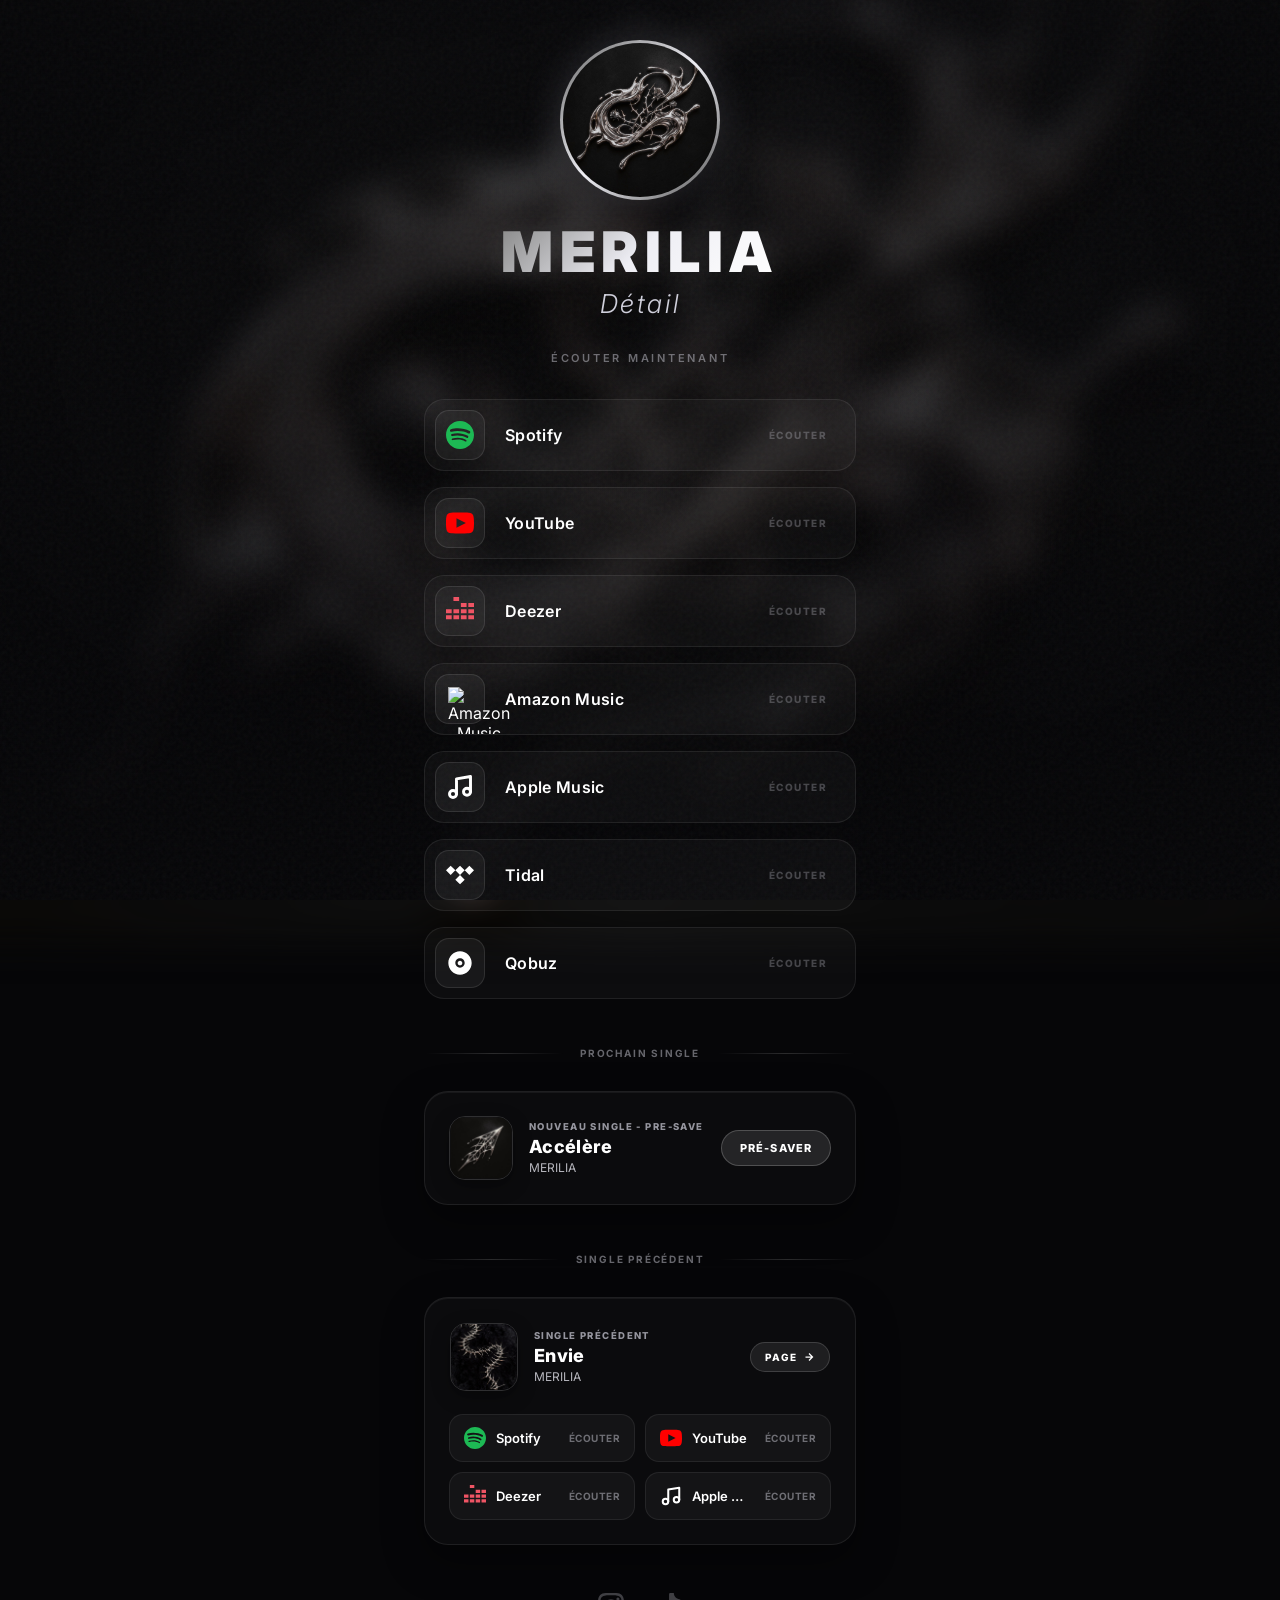
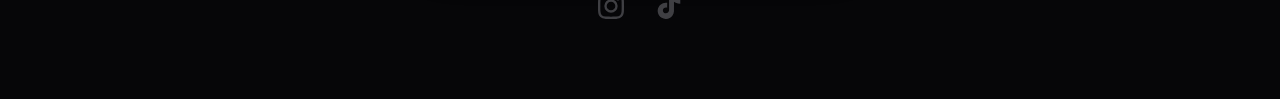
==== accelere.html @ 6168bd2c "accelere v1" ====
<!DOCTYPE html>
<html lang="fr">

<head>
  <meta charset="UTF-8">
  <meta name="viewport" content="width=device-width, initial-scale=1.0, maximum-scale=1.0, user-scalable=no">
  <meta name="description"
    content="MERILIA — Détail. Nouveau single à venir. Pré-sauvegarde dès maintenant et reçois le rappel en avant-première.">
  <meta name="theme-color" content="#060608">
  <meta name="apple-mobile-web-app-status-bar-style" content="black-translucent">
  <title>MERILIA - Accélère | Pre-Save Single</title>

  <!-- Open Graph / Social Media Preview (Facebook, WhatsApp, Discord, iMessage) -->
  <meta property="og:type" content="music.song">
  <meta property="og:site_name" content="MERILIA">
  <meta property="og:title" content="MERILIA — Accélère (Pre-Save)">
  <meta property="og:description" content="Nouveau single à venir. Pré-sauvegarde dès maintenant et reçois le rappel en avant-première.">
  <meta property="og:image" content="cover_accelere.jpg">
  <meta property="og:image:type" content="image/jpeg">
  <meta property="og:image:alt" content="MERILIA — Accélère Cover HD">

  <!-- Twitter / X Cards -->
  <meta name="twitter:card" content="summary_large_image">
  <meta name="twitter:title" content="MERILIA — Accélère (Pre-Save)">
  <meta name="twitter:description" content="Nouveau single à venir. Pré-sauvegarde dès maintenant et reçois le rappel en avant-première.">
  <meta name="twitter:image" content="cover_accelere.jpg">
  <meta name="twitter:image:alt" content="MERILIA — Accélère Cover HD">
  <link rel="preconnect" href="https://fonts.googleapis.com">
  <link rel="preconnect" href="https://fonts.gstatic.com" crossorigin>
  <link href="https://fonts.googleapis.com/css2?family=Inter:wght@300;400;500;600;700;800;900&display=swap" rel="stylesheet">
  <link rel="stylesheet" href="transitions.css">
  <link rel="preload" as="image" href="cover_accelere.jpg">
  <link rel="preload" as="image" href="cover_detail.jpg">
  <link rel="preload" as="image" href="cover_envie.jpg">
  <link rel="prefetch" href="detail.html">
  <link rel="prefetch" href="envie.html">
  <style>
    /* ============================================
       🎨 DESIGN TOKENS — Silver / Chrome Liquid Palette
       ============================================ */
    :root {
      --bg: #060608;
      --bg2: #0e0e12;
      --card-border: rgba(255, 255, 255, 0.08);

      /* Silver text hierarchy */
      --t1: #ffffff;
      --t2: rgba(240, 240, 248, 0.75);
      --t3: rgba(220, 220, 230, 0.45);

      /* Chrome / Silver accent */
      --silver: #d0d0dc;
      --silver-light: #e2e2ee;
      --silver-bright: #eeeef4;
      --silver-dim: rgba(192, 192, 204, 0.1);
      --silver-glow: rgba(192, 192, 204, 0.25);

      --font: 'Inter', -apple-system, BlinkMacSystemFont, sans-serif;
      --ease: cubic-bezier(0.16, 1, 0.3, 1);
      --spring: cubic-bezier(0.34, 1.56, 0.64, 1);
    }

    /* ============================================
       RESET & BASE STYLES
       ============================================ */
    *,
    *::before,
    *::after {
      margin: 0;
      padding: 0;
      box-sizing: border-box
    }

    html,
    body {
      min-height: 100%;
      overflow-x: hidden;
      overflow-y: auto;
      background: var(--bg);
    }

    body {
      font-family: var(--font);
      color: var(--t1);
      display: flex;
      flex-direction: column;
      align-items: center;
      justify-content: flex-start;
      -webkit-font-smoothing: antialiased;
      -webkit-tap-highlight-color: transparent;
      padding-bottom: 40px;
    }

    /* ============================================
       BACKGROUND ATMOSPHERE
       ============================================ */
    .bg-cover {
      position: fixed;
      inset: 0;
      z-index: 0;
      background: url('cover_accelere.jpg') center center / cover no-repeat;
      filter: blur(14px) saturate(1.1) brightness(0.8);
      transform: scale(1.08) translateZ(0);
      opacity: 0.9;
      pointer-events: none;
      will-change: transform;
    }

    .bg-vignette {
      position: fixed;
      inset: 0;
      z-index: 1;
      pointer-events: none;
      background:
        radial-gradient(ellipse at center, rgba(6, 6, 8, 0.3) 0%, rgba(6, 6, 8, 0.85) 75%),
        linear-gradient(180deg, rgba(6, 6, 8, 0.3) 0%, rgba(6, 6, 8, 0.9) 100%);
    }

    .bg-noise {
      position: fixed;
      inset: 0;
      z-index: 2;
      opacity: 0.04;
      pointer-events: none;
      background-image: url("data:image/svg+xml,%3Csvg viewBox='0 0 256 256' xmlns='http://www.w3.org/2000/svg'%3E%3Cfilter id='n'%3E%3CfeTurbulence type='fractalNoise' baseFrequency='.9' numOctaves='4' stitchTiles='stitch'/%3E%3C/filter%3E%3Crect width='100%25' height='100%25' filter='url(%23n)'/%3E%3C/svg%3E");
      background-size: 256px;
    }

    /* ============================================
       LAYOUT CONTAINER
       ============================================ */
    .container {
      position: relative;
      z-index: 3;
      display: flex;
      flex-direction: column;
      align-items: center;
      text-align: center;
      padding: 32px 20px;
      width: 100%;
      max-width: 460px;
      animation: fadeUp .9s var(--ease) both;
    }

    @keyframes fadeUp {
      from {
        opacity: 0;
        transform: translateY(24px)
      }

      to {
        opacity: 1;
        transform: translateY(0)
      }
    }

    @keyframes fadeIn {
      from {
        opacity: 0;
        transform: translateY(10px)
      }

      to {
        opacity: 1;
        transform: translateY(0)
      }
    }

    /* ============================================
       HERO — MAIN TRACK (DÉTAIL)
       ============================================ */
    .release-badge {
      display: inline-flex;
      align-items: center;
      gap: 6px;
      padding: 6px 16px;
      border-radius: 30px;
      background: rgba(255, 255, 255, 0.06);
      border: 1px solid rgba(255, 255, 255, 0.12);
      backdrop-filter: blur(10px);
      font-size: 10px;
      font-weight: 700;
      letter-spacing: 0.18em;
      text-transform: uppercase;
      color: var(--silver-bright);
      margin-bottom: 24px;
      box-shadow: 0 4px 15px rgba(0, 0, 0, 0.3);
      animation: fadeIn .8s .1s both;
    }

    .release-badge::before {
      content: '';
      width: 6px;
      height: 6px;
      border-radius: 50%;
      background: #fff;
      box-shadow: 0 0 8px #fff;
      animation: pulseDot 2s infinite;
    }

    @keyframes pulseDot {
      0%, 100% { opacity: 1; transform: scale(1); }
      50% { opacity: 0.4; transform: scale(0.8); }
    }

    .cover-circle {
      width: clamp(140px, 36vw, 170px);
      height: clamp(140px, 36vw, 170px);
      border-radius: 50%;
      padding: 3px;
      background: linear-gradient(135deg, #666, var(--silver-bright), #444, var(--silver-bright), #777);
      background-size: 200% 200%;
      animation: fadeIn .8s .15s both, chromeShift 6s ease-in-out infinite;
      margin-bottom: 24px;
      box-shadow:
        0 0 35px rgba(200, 200, 220, 0.18),
        0 12px 35px rgba(0, 0, 0, 0.6);
      position: relative;
    }

    .cover-circle img {
      width: 100%;
      height: 100%;
      border-radius: 50%;
      object-fit: cover;
      display: block;
    }

    .artist-name {
      font-size: clamp(38px, 11vw, 56px);
      font-weight: 900;
      letter-spacing: 0.12em;
      text-transform: uppercase;
      line-height: 1;
      background: linear-gradient(135deg,
          #888 0%,
          var(--silver-bright) 25%,
          #fff 50%,
          var(--silver-bright) 75%,
          #888 100%);
      background-size: 200% 200%;
      -webkit-background-clip: text;
      -webkit-text-fill-color: transparent;
      background-clip: text;
      animation: fadeIn .8s .2s both, chromeShift 8s ease-in-out infinite;
      margin-bottom: 4px;
      filter: drop-shadow(0 0 20px rgba(255, 255, 255, 0.12));
    }

    @keyframes chromeShift {
      0%, 100% { background-position: 0% 50% }
      50% { background-position: 100% 50% }
    }

    .track-title {
      font-size: clamp(20px, 5.5vw, 26px);
      font-weight: 300;
      font-style: italic;
      letter-spacing: 0.1em;
      color: var(--silver-light);
      opacity: .85;
      margin-bottom: 28px;
      animation: fadeIn .8s .3s both;
    }

    /* ============================================
       COUNTDOWN SECTION
       ============================================ */
    .headline {
      font-size: 11px;
      font-weight: 600;
      letter-spacing: 0.22em;
      text-transform: uppercase;
      color: var(--t3);
      margin-bottom: 16px;
      animation: fadeIn .8s .4s both;
    }

    .countdown {
      display: flex;
      align-items: flex-start;
      justify-content: center;
      gap: 8px;
      margin-bottom: 32px;
      animation: fadeIn .8s .5s both;
    }

    .cd-unit {
      display: flex;
      flex-direction: column;
      align-items: center;
      gap: 6px;
    }

    .cd-box {
      position: relative;
      width: clamp(62px, 17vw, 76px);
      height: clamp(72px, 20vw, 86px);
      background: rgba(255, 255, 255, 0.03);
      border: 1px solid rgba(255, 255, 255, 0.08);
      border-radius: 16px;
      display: flex;
      align-items: center;
      justify-content: center;
      overflow: hidden;
      backdrop-filter: blur(10px);
      box-shadow: inset 0 1px 0 rgba(255, 255, 255, 0.1);
    }

    .cd-val {
      font-size: clamp(26px, 7.5vw, 36px);
      font-weight: 800;
      letter-spacing: -0.02em;
      font-variant-numeric: tabular-nums;
      color: var(--silver-bright);
    }

    .cd-val.tick {
      animation: digitTick .4s var(--spring);
    }

    @keyframes digitTick {
      0% { transform: scale(1.12); opacity: .5 }
      100% { transform: scale(1); opacity: 1 }
    }

    .cd-label {
      font-size: 10px;
      font-weight: 600;
      letter-spacing: 0.1em;
      text-transform: uppercase;
      color: var(--t3);
    }

    .cd-sep {
      font-size: clamp(22px, 6.5vw, 30px);
      font-weight: 300;
      color: var(--t3);
      padding-top: clamp(18px, 5vw, 22px);
      opacity: .35;
      animation: sepPulse 2s ease-in-out infinite;
    }

    @keyframes sepPulse {
      0%, 100% { opacity: .35 }
      50% { opacity: .15 }
    }

    /* ============================================
       CTA BUTTON — LIQUID CHROME PRE-SAVE
       ============================================ */
    .cta-wrap {
      animation: fadeIn .8s .6s both;
      width: 100%;
      display: flex;
      justify-content: center;
    }

    .cta-btn {
      position: relative;
      display: inline-flex;
      align-items: center;
      justify-content: center;
      gap: 10px;
      width: 100%;
      max-width: 340px;
      padding: 20px 28px;
      font-family: var(--font);
      font-size: 13.5px;
      font-weight: 800;
      letter-spacing: 0.12em;
      text-transform: uppercase;
      color: var(--bg);
      background: linear-gradient(135deg, #999, var(--silver-light), #fff, var(--silver-light), #999);
      background-size: 400% 400%;
      border: none;
      border-radius: 60px;
      cursor: pointer;
      outline: none;
      overflow: hidden;
      transition: all .35s var(--ease);
      user-select: none;
      touch-action: manipulation;
      box-shadow:
        0 8px 30px rgba(0, 0, 0, 0.6),
        inset 0 1px 0 rgba(255, 255, 255, 0.6);
      animation: chromeBtn 6s ease-in-out infinite;
    }

    @keyframes chromeBtn {
      0%, 100% { background-position: 0% 50%; }
      50% { background-position: 100% 50%; }
    }

    .cta-btn::before {
      content: '';
      position: absolute;
      top: 0;
      left: -100%;
      width: 50%;
      height: 100%;
      background: linear-gradient(90deg, transparent 0%, rgba(255, 255, 255, 0.5) 50%, transparent 100%);
      animation: shimmer 2.8s linear infinite;
    }

    @keyframes shimmer {
      0% { left: -120%; }
      100% { left: 150%; }
    }

    .cta-btn:hover {
      transform: translateY(-3px) scale(1.02);
      box-shadow:
        0 0 35px rgba(220, 220, 240, 0.35),
        0 12px 35px rgba(0, 0, 0, 0.6),
        inset 0 1px 0 rgba(255, 255, 255, 0.8);
    }

    .cta-btn:active {
      transform: translateY(1px) scale(.98);
    }

    /* Ripple */
    .ripple {
      position: absolute;
      border-radius: 50%;
      background: rgba(255, 255, 255, 0.5);
      transform: scale(0);
      animation: ripAnim .6s ease-out forwards;
      pointer-events: none;
    }

    @keyframes ripAnim {
      to { transform: scale(4); opacity: 0 }
    }

    /* ============================================
       DIVIDER — Metallic hairline
       ============================================ */
    .section-divider {
      width: 100%;
      display: flex;
      align-items: center;
      justify-content: center;
      gap: 16px;
      margin: 44px 0 32px 0;
      animation: fadeIn .8s .7s both;
    }

    .section-divider .line {
      flex: 1;
      height: 1px;
      background: linear-gradient(90deg, transparent, rgba(255, 255, 255, 0.15), transparent);
    }

    .section-divider .badge {
      font-size: 10px;
      font-weight: 700;
      letter-spacing: 0.18em;
      text-transform: uppercase;
      color: var(--t3);
      white-space: nowrap;
    }

    /* ============================================
       PREVIOUS SINGLE SECTION — "ENVIE" (STREAMING)
       ============================================ */
    .previous-release-card {
      width: 100%;
      background: rgba(255, 255, 255, 0.025);
      border: 1px solid rgba(255, 255, 255, 0.08);
      border-radius: 24px;
      padding: 24px;
      backdrop-filter: blur(16px);
      -webkit-backdrop-filter: blur(16px);
      box-shadow: 0 16px 40px rgba(0, 0, 0, 0.4), inset 0 1px 0 rgba(255, 255, 255, 0.05);
      animation: fadeIn .8s .75s both;
      text-align: left;
      transition: border-color 0.3s ease;
    }

    .previous-release-card:hover {
      border-color: rgba(255, 255, 255, 0.15);
    }

    .prev-header-link {
      display: flex;
      align-items: center;
      gap: 16px;
      margin-bottom: 20px;
      text-decoration: none;
      color: inherit;
      border-radius: 18px;
      padding: 8px;
      margin: -8px -8px 14px -8px;
      transition: background 0.3s var(--ease), border-color 0.3s var(--ease);
      border: 1px solid transparent;
      cursor: pointer;
    }

    .prev-header-link:hover {
      background: rgba(255, 255, 255, 0.06);
      border-color: rgba(255, 255, 255, 0.15);
    }

    .prev-header-link:hover .prev-title {
      color: var(--silver-bright);
    }

    .prev-header-link:hover .prev-cover-thumb {
      transform: scale(1.04);
      border-color: rgba(255, 255, 255, 0.3);
    }

    .prev-action-btn {
      margin-left: auto;
      display: flex;
      align-items: center;
      gap: 6px;
      padding: 8px 14px;
      border-radius: 50px;
      background: rgba(255, 255, 255, 0.08);
      border: 1px solid rgba(255, 255, 255, 0.15);
      font-size: 10px;
      font-weight: 800;
      letter-spacing: 0.1em;
      color: #fff;
      transition: all 0.3s var(--ease);
      flex-shrink: 0;
    }

    .prev-header-link:hover .prev-action-btn {
      background: #fff;
      color: #000;
      border-color: #fff;
      transform: translateX(3px);
    }

    .prev-cover-thumb {
      width: 68px;
      height: 68px;
      border-radius: 16px;
      overflow: hidden;
      border: 1px solid rgba(255, 255, 255, 0.15);
      box-shadow: 0 6px 18px rgba(0, 0, 0, 0.4);
      flex-shrink: 0;
    }

    .prev-cover-thumb img {
      width: 100%;
      height: 100%;
      object-fit: cover;
      display: block;
    }

    .prev-info {
      flex: 1;
      min-width: 0;
    }

    .prev-tag {
      font-size: 9.5px;
      font-weight: 800;
      letter-spacing: 0.15em;
      text-transform: uppercase;
      color: var(--silver);
      opacity: 0.7;
      margin-bottom: 4px;
      display: block;
    }

    .prev-title {
      font-size: 18px;
      font-weight: 800;
      color: #fff;
      letter-spacing: 0.02em;
      line-height: 1.2;
    }

    .prev-subtitle {
      font-size: 12px;
      color: var(--t2);
      margin-top: 2px;
    }

    .prev-platforms-grid {
      display: grid;
      grid-template-columns: repeat(2, 1fr);
      gap: 10px;
    }

    /* Platform Pill Styles with Organic Shine Overlay */
    .platform-pill {
      position: relative;
      display: flex;
      align-items: center;
      gap: 10px;
      padding: 12px 14px;
      background: rgba(255, 255, 255, 0.04);
      border: 1px solid rgba(255, 255, 255, 0.07);
      border-radius: 14px;
      color: var(--t1);
      text-decoration: none;
      font-size: 13px;
      font-weight: 600;
      overflow: hidden;
      transition: all 0.25s var(--ease);
    }

    .platform-pill:hover {
      background: rgba(255, 255, 255, 0.09);
      border-color: rgba(255, 255, 255, 0.2);
      transform: translateY(-2px);
    }

    .platform-pill-icon {
      width: 22px;
      height: 22px;
      display: flex;
      align-items: center;
      justify-content: center;
      flex-shrink: 0;
      z-index: 1;
    }

    .platform-pill-icon svg {
      width: 100%;
      height: 100%;
      fill: currentColor;
    }

    .platform-pill[data-platform="spotify"] .platform-pill-icon { color: #1DB954; }
    .platform-pill[data-platform="youtube"] .platform-pill-icon { color: #FF0000; }
    .platform-pill[data-platform="deezer"] .platform-pill-icon { color: #EF5464; }
    .platform-pill[data-platform="apple"] .platform-pill-icon { color: #fff; }
    .platform-pill[data-platform="apple"] .platform-pill-icon svg { fill: none; stroke: currentColor; stroke-width: 2.2; }

    .platform-pill-name {
      z-index: 1;
      white-space: nowrap;
      overflow: hidden;
      text-overflow: ellipsis;
    }

    /* ============================================
       FOOTER
       ============================================ */
    .footer {
      margin-top: 48px;
      width: 100%;
      display: flex;
      justify-content: center;
    }

    .social-links {
      display: flex;
      gap: 32px;
    }

    .social-link {
      color: var(--t3);
      display: flex;
      align-items: center;
      justify-content: center;
      transition: all 0.3s var(--ease);
      opacity: 0.6;
      text-decoration: none;
    }

    .social-link:hover {
      opacity: 1;
      transform: translateY(-3px);
      color: var(--t1);
    }

    .social-icon {
      width: 26px;
      height: 26px;
      fill: currentColor;
    }

    /* ============================================
       MODAL — LEAD CAPTURE (IG / SMS / SPOTIFY)
       ============================================ */
    .modal-ov {
      position: fixed;
      inset: 0;
      z-index: 100;
      display: flex;
      align-items: center;
      justify-content: center;
      background: rgba(0, 0, 0, 0);
      pointer-events: none;
      transition: background .4s var(--ease);
    }

    .modal-ov.active {
      background: rgba(0, 0, 0, 0.7);
      pointer-events: auto;
      backdrop-filter: blur(8px);
      -webkit-backdrop-filter: blur(8px);
    }

    .modal-card {
      width: 92%;
      max-width: 420px;
      background: var(--bg2);
      border: 1px solid var(--card-border);
      border-radius: 28px;
      padding: 32px 24px;
      transform: translate(-50%, -40%) scale(0.92);
      opacity: 0;
      position: absolute;
      top: 50%;
      left: 50%;
      transition: all .4s var(--ease);
      box-shadow: 0 24px 60px rgba(0, 0, 0, 0.85);
      max-height: 90vh;
      overflow-y: auto;
    }

    .modal-ov.active .modal-card {
      transform: translate(-50%, -50%) scale(1);
      opacity: 1;
    }

    .modal-card.keyboard-up {
      transform: translate(-50%, -65%) scale(1) !important;
    }

    .modal-icon {
      width: 48px;
      height: 48px;
      border-radius: 50%;
      background: var(--silver-dim);
      display: flex;
      align-items: center;
      justify-content: center;
      margin: 0 auto 16px;
    }

    .modal-icon svg {
      width: 22px;
      height: 22px;
      fill: none;
      stroke: var(--silver-bright);
      stroke-width: 2;
      stroke-linecap: round;
      stroke-linejoin: round;
    }

    .modal-title-text {
      font-size: 20px;
      font-weight: 800;
      color: #fff;
      margin-bottom: 6px;
    }

    .modal-text {
      font-size: 13.5px;
      line-height: 1.5;
      color: var(--t2);
      margin-bottom: 24px;
      text-align: center;
    }

    .option-toggle {
      display: flex;
      background: rgba(255, 255, 255, 0.04);
      padding: 4px;
      border-radius: 14px;
      margin-bottom: 20px;
      border: 1px solid var(--card-border);
    }

    .option-btn {
      flex: 1;
      padding: 10px;
      font-size: 11px;
      font-weight: 700;
      text-transform: uppercase;
      letter-spacing: 0.08em;
      color: var(--t3);
      cursor: pointer;
      border-radius: 10px;
      transition: all 0.3s var(--ease);
      border: none;
      background: transparent;
      font-family: var(--font);
    }

    .option-btn.active {
      background: rgba(255, 255, 255, 0.12);
      color: var(--silver-bright);
      box-shadow: 0 2px 10px rgba(0, 0, 0, 0.3);
    }

    .input-group {
      margin-bottom: 20px;
      text-align: left;
    }

    .input-label {
      font-size: 11px;
      text-transform: uppercase;
      letter-spacing: 0.1em;
      color: var(--t3);
      margin-bottom: 8px;
      display: block;
      font-weight: 600;
    }

    .handle-input-wrap {
      position: relative;
      width: 100%;
    }

    .handle-input {
      width: 100%;
      background: rgba(255, 255, 255, 0.04);
      border: 1px solid var(--card-border);
      border-radius: 14px;
      padding: 16px 16px 16px 36px;
      color: #fff;
      font-family: var(--font);
      font-size: 15px;
      outline: none;
      transition: all 0.3s var(--ease);
    }

    .handle-input::placeholder {
      color: rgba(255, 255, 255, 0.25);
    }

    .handle-input:focus {
      border-color: var(--silver-bright);
      background: rgba(255, 255, 255, 0.07);
      box-shadow: 0 0 15px var(--silver-glow);
    }

    .at-prefix {
      position: absolute;
      left: 16px;
      top: 50%;
      transform: translateY(-50%);
      color: var(--t3);
      font-weight: 600;
      pointer-events: none;
    }

    .handle-input.error-input {
      border-color: #ff4d4d !important;
      box-shadow: 0 0 15px rgba(255, 77, 77, 0.4) !important;
      background: rgba(255, 77, 77, 0.05);
    }

    .success-state {
      display: none;
      text-align: center;
      padding: 16px 0;
    }

    .success-state h3 {
      font-size: 22px;
      margin-bottom: 10px;
      color: var(--silver-bright);
    }

    .success-state p {
      color: var(--t2);
      font-size: 14px;
      line-height: 1.5;
    }

    .success-icon {
      width: 58px;
      height: 58px;
      background: var(--silver-bright);
      border-radius: 50%;
      display: flex;
      align-items: center;
      justify-content: center;
      margin: 0 auto 16px;
      animation: scaleIn .5s var(--spring) both;
    }

    .success-icon svg {
      width: 30px;
      height: 30px;
      fill: none;
      stroke: var(--bg);
      stroke-width: 3;
    }

    .spotify-prompt {
      margin-top: 20px;
      padding-top: 20px;
      border-top: 1px solid var(--card-border);
      display: none;
    }

    .btn-spotify {
      background: linear-gradient(135deg, #1db954, #1ed760, #1db954) !important;
      color: #000 !important;
      box-shadow: 0 4px 20px rgba(29, 185, 84, 0.3) !important;
      margin-top: 10px;
    }

    .btn-later {
      background: transparent !important;
      border: 1px solid var(--card-border) !important;
      color: var(--t3) !important;
      box-shadow: none !important;
      margin-top: 8px;
      font-size: 11px !important;
      padding: 12px 20px !important;
    }

    .btn-later:hover {
      border-color: var(--t2) !important;
      color: var(--t2) !important;
    }

    /* ============================================
       📱 TIKTOK IN-APP BROWSER ASSISTANT MODAL
       ============================================ */
    .tt-modal-ov {
      position: fixed;
      inset: 0;
      z-index: 9999;
      display: flex;
      align-items: center;
      justify-content: center;
      background: rgba(4, 4, 6, 0.88);
      backdrop-filter: blur(14px);
      -webkit-backdrop-filter: blur(14px);
      opacity: 0;
      pointer-events: none;
      transition: opacity 0.4s var(--ease);
      padding: 20px;
    }

    .tt-modal-ov.active {
      opacity: 1;
      pointer-events: auto;
    }

    .tt-modal-card {
      width: 100%;
      max-width: 400px;
      background: rgba(14, 14, 18, 0.95);
      border: 1px solid rgba(255, 255, 255, 0.1);
      border-radius: 28px;
      padding: 36px 24px 28px 24px;
      box-shadow: 0 25px 60px rgba(0, 0, 0, 0.8);
      transform: translateY(30px) scale(0.95);
      transition: transform 0.4s var(--spring), opacity 0.4s var(--ease);
      opacity: 0;
      display: flex;
      flex-direction: column;
      position: relative;
    }

    .tt-modal-ov.active .tt-modal-card {
      transform: translateY(0) scale(1);
      opacity: 1;
    }

    .tt-modal-close {
      position: absolute;
      top: 16px;
      right: 16px;
      background: rgba(255, 255, 255, 0.06);
      border: 1px solid rgba(255, 255, 255, 0.1);
      width: 32px;
      height: 32px;
      border-radius: 50%;
      display: flex;
      align-items: center;
      justify-content: center;
      cursor: pointer;
      color: var(--t2);
      transition: all 0.2s ease;
    }

    .tt-modal-close:hover {
      background: rgba(255, 255, 255, 0.15);
      color: #fff;
    }

    .tt-modal-close svg {
      width: 14px;
      height: 14px;
      fill: currentColor;
    }

    .tt-modal-title {
      font-size: clamp(20px, 5.5vw, 24px);
      font-weight: 800;
      text-align: center;
      margin-bottom: 8px;
      background: linear-gradient(135deg, #fff, var(--silver-bright));
      -webkit-background-clip: text;
      -webkit-text-fill-color: transparent;
      background-clip: text;
      line-height: 1.25;
    }

    .tt-modal-subtitle {
      font-size: 13.5px;
      color: var(--t2);
      text-align: center;
      line-height: 1.5;
      margin-bottom: 20px;
    }

    .tt-modal-section {
      background: rgba(255, 255, 255, 0.03);
      border: 1px solid rgba(255, 255, 255, 0.08);
      border-radius: 20px;
      padding: 20px;
      margin-bottom: 12px;
      font-size: 13px;
      line-height: 1.5;
      color: var(--t2);
      text-align: center;
      display: flex;
      flex-direction: column;
      align-items: center;
    }

    .tt-track-display {
      display: block;
      font-size: 18px;
      font-weight: 900;
      color: #fff;
      margin: 12px 0 16px 0;
      letter-spacing: 0.05em;
    }

    .tt-copy-btn {
      display: inline-flex;
      align-items: center;
      justify-content: center;
      gap: 8px;
      width: 100%;
      max-width: 260px;
      padding: 15px 22px;
      border-radius: 50px;
      border: none;
      background: linear-gradient(135deg, #1ed760, #1DB954);
      color: #000;
      font-family: var(--font);
      font-size: 13px;
      font-weight: 800;
      letter-spacing: 0.05em;
      text-transform: uppercase;
      cursor: pointer;
      transition: all 0.3s var(--ease);
      box-shadow: 0 6px 20px rgba(29, 185, 84, 0.35);
    }

    .tt-copy-btn:hover {
      transform: translateY(-2px);
      box-shadow: 0 10px 25px rgba(29, 185, 84, 0.5);
    }

    .tt-copy-btn.copied {
      background: #fff !important;
      color: #1DB954 !important;
    }

    .tt-copy-btn svg {
      width: 16px;
      height: 16px;
      fill: currentColor;
    }

    @media (prefers-reduced-motion: reduce) {
      *, *::before, *::after {
        animation-duration: .01ms !important;
        transition-duration: .01ms !important;
      }
    }
  </style>
</head>

<body>

  <!-- Background layers -->
  <div class="bg-cover" id="bg-cover" aria-hidden="true"></div>
  <div class="bg-vignette" aria-hidden="true"></div>
  <div class="bg-noise" aria-hidden="true"></div>

  <!-- Main content -->
  <main class="container" role="main">

    <!-- Badge -->
    <div class="release-badge" id="release-badge">
      <span>NOUVEAU SINGLE - PRE-SAVE</span>
    </div>

    <!-- Cover art in silver circle -->
    <div class="cover-circle">
      <img src="cover_accelere.jpg" alt="MERILIA — Accélère" id="hero-cover-img" width="170" height="170">
    </div>

    <!-- Artist branding -->
    <h1 class="artist-name" id="artist-name">MERILIA</h1>
    <p class="track-title" id="track-title">Accélère</p>

    <!-- Countdown -->
    <p class="headline">DISPONIBLE DANS</p>
    <div class="countdown" id="countdown" aria-live="polite">
      <div class="cd-unit">
        <div class="cd-box"><span class="cd-val" id="cd-d">--</span></div>
        <span class="cd-label">Jours</span>
      </div>
      <span class="cd-sep">:</span>
      <div class="cd-unit">
        <div class="cd-box"><span class="cd-val" id="cd-h">--</span></div>
        <span class="cd-label">Heures</span>
      </div>
      <span class="cd-sep">:</span>
      <div class="cd-unit">
        <div class="cd-box"><span class="cd-val" id="cd-m">--</span></div>
        <span class="cd-label">Minutes</span>
      </div>
      <span class="cd-sep">:</span>
      <div class="cd-unit">
        <div class="cd-box"><span class="cd-val" id="cd-s">--</span></div>
        <span class="cd-label">Secondes</span>
      </div>
    </div>

    <!-- CTA Pre-Save -->
    <div class="cta-wrap">
      <button class="cta-btn" id="cta-btn" type="button">
        <svg width="18" height="18" viewBox="0 0 24 24" fill="none" stroke="currentColor" stroke-width="2.5">
          <path d="M19 21l-7-5-7 5V5a2 2 0 0 1 2-2h10a2 2 0 0 1 2 2z"></path>
        </svg>
        <span>PRÉ-SAUVEGARDER "ACCÉLÈRE"</span>
      </button>
    </div>

    <!-- Separator -->
    <div class="section-divider">
      <div class="line"></div>
      <span class="badge">EN ATTENDANT "ACCÉLÈRE"</span>
      <div class="line"></div>
    </div>

    <!-- PREVIOUS SINGLE STREAMING SECTION ("ENVIE") -->
    <section class="previous-release-card" aria-label="Écouter le titre précédent Détail">
      <a href="detail.html" class="prev-header-link" id="prev-page-link" title="Ouvrir la page du titre Détail">
        <div class="prev-cover-thumb">
          <img src="cover_detail.jpg" alt="MERILIA — Détail" id="prev-cover-img">
        </div>
        <div class="prev-info">
          <span class="prev-tag" id="prev-badge">DERNIER SINGLE DISPONIBLE</span>
          <h2 class="prev-title" id="prev-title">Détail</h2>
          <p class="prev-subtitle" id="prev-artist">MERILIA</p>
        </div>
        <div class="prev-action-btn">
          <span>PAGE</span>
          <svg width="12" height="12" viewBox="0 0 24 24" fill="none" stroke="currentColor" stroke-width="2.5"><path d="M5 12h14M12 5l7 7-7 7"/></svg>
        </div>
      </a>

      <div class="prev-platforms-grid" id="prev-platforms-grid">
        <!-- Spotify -->
        <a href="https://spotify.openinapp.co/31xu3" target="_blank" class="platform-pill" data-platform="spotify" id="prev-link-spotify">
          <div class="platform-pill-icon">
            <svg viewBox="0 0 24 24"><path d="M12 0C5.373 0 0 5.373 0 12s5.373 12 12 12 12-5.373 12-12S18.627 0 12 0zm5.503 17.306c-.215.353-.674.464-1.027.249-2.863-1.748-6.467-2.144-10.712-1.173-.404.092-.81-.157-.903-.561-.092-.403.157-.809.561-.902 4.646-1.063 8.625-.615 11.832 1.34.353.215.464.674.249 1.027zm1.468-3.259c-.27.44-.847.579-1.287.308-3.277-2.014-8.273-2.597-12.149-1.42-.497.151-1.024-.131-1.174-.627-.151-.497.131-1.024.627-1.174 4.429-1.344 9.94-.693 13.676 1.605.44.271.579.848.308 1.288zm.139-3.391c-3.931-2.333-10.428-2.55-14.218-1.4c-.603.183-1.246-.168-1.429-.771-.183-.603.168-1.246.771-1.429 4.343-1.32 11.523-1.054 16.002 1.604.542.321.721 1.024.399 1.565-.321.543-1.024.722-1.565.401-.001 0-.001 0-.001 0z"/></svg>
          </div>
          <span class="platform-pill-name">Spotify</span>
        </a>

        <!-- YouTube -->
        <a href="https://yt.openinapp.co/c5d74" target="_blank" class="platform-pill" data-platform="youtube" id="prev-link-youtube">
          <div class="platform-pill-icon">
            <svg viewBox="0 0 24 24"><path d="M19.615 3.184c-3.604-.246-11.631-.245-15.23 0-3.897.266-4.356 2.62-4.385 8.816.029 6.185.484 8.549 4.385 8.816 3.6.245 11.626.246 15.23 0 3.897-.266 4.356-2.62 4.385-8.816-.029-6.185-.484-8.549-4.385-8.816zm-10.615 12.816v-8l8 3.993-8 4.007z"/></svg>
          </div>
          <span class="platform-pill-name">YouTube</span>
        </a>

        <!-- Deezer -->
        <a href="https://openinapp.link/deezermeriliaenvie" target="_blank" class="platform-pill" data-platform="deezer" id="prev-link-deezer">
          <div class="platform-pill-icon">
            <svg viewBox="0 0 24 24"><path d="M19.125 15.656h4.875v3.469h-4.875v-3.469zm-6.375 0h4.875v3.469h-4.875v-3.469zm-6.375 0h4.875v3.469h-4.875v-3.469zm-6.375 0h4.875v3.469h-4.875v-3.469zm19.125-5.25h4.875v3.469h-4.875v-3.469zm-6.375 0h4.875v3.469h-4.875v-3.469zm-6.375 0h4.875v3.469h-4.875v-3.469zm-6.375 0h4.875v3.469h-4.875v-3.469zm19.125-5.25h4.875v3.469h-4.875v-3.469zm-6.375 0h4.875v3.469h-4.875v-3.469zm-6.375 10.5h4.875v3.469h-4.875v-3.469zm0-15.75h4.875v3.469h-4.875v-3.469zm-6.375 10.5h4.875v3.469h-4.875v-3.469z"/></svg>
          </div>
          <span class="platform-pill-name">Deezer</span>
        </a>

        <!-- Apple Music -->
        <a href="https://applemusic.openinapp.co/od4mg" target="_blank" class="platform-pill" data-platform="apple" id="prev-link-apple">
          <div class="platform-pill-icon">
            <svg viewBox="0 0 24 24" fill="none" stroke="currentColor" stroke-width="2.2" stroke-linecap="round" stroke-linejoin="round">
              <path d="M9 18V5l12-2v13"></path><circle cx="6" cy="18" r="3"></circle><circle cx="18" cy="16" r="3"></circle>
            </svg>
          </div>
          <span class="platform-pill-name">Apple Music</span>
        </a>
      </div>
    </section>

    <!-- Footer -->
    <footer class="footer">
      <div class="social-links">
        <a href="https://instagram.com/merilia_dnb" class="social-link" target="_blank" aria-label="Instagram">
          <svg class="social-icon" viewBox="0 0 24 24">
            <path d="M12 2.163c3.204 0 3.584.012 4.85.07 3.252.148 4.771 1.691 4.919 4.919.058 1.265.069 1.645.069 4.849 0 3.205-.012 3.584-.069 4.849-.149 3.225-1.664 4.771-4.919 4.919-1.266.058-1.644.07-4.85.07-3.204 0-3.584-.012-4.849-.07-3.26-.149-4.771-1.699-4.919-4.92-.058-1.265-.07-1.644-.07-4.849 0-3.204.013-3.583.07-4.849.149-3.227 1.664-4.771 4.919-4.919 1.266-.057 1.645-.069 4.849-.069zM12 0C8.741 0 8.333.014 7.053.072 2.695.272.273 2.69.073 7.052.014 8.333 0 8.741 0 12c0 3.259.014 3.668.072 4.948.2 4.358 2.618 6.78 6.98 6.98 1.281.058 1.689.072 4.948.072 3.259 0 3.668-.014 4.948-.072 4.354-.2 6.782-2.618 6.979-6.98.059-1.28.073-1.689.073-4.948 0-3.259-.014-3.667-.072-4.947-.196-4.354-2.617-6.78-6.979-6.98C15.668.014 15.259 0 12 0zm0 5.838a6.162 6.162 0 100 12.324 6.162 6.162 0 000-12.324zM12 16a4 4 0 110-8 4 4 0 010 8zm6.406-11.845a1.44 1.44 0 100 2.881 1.44 1.44 0 000-2.881z" />
          </svg>
        </a>
        <a href="https://tiktok.com/@merilia_dnb" class="social-link" target="_blank" aria-label="TikTok">
          <svg class="social-icon" viewBox="0 0 24 24">
            <path d="M12.525.02c1.31-.02 2.61-.01 3.91-.02.08 1.53.63 3.09 1.75 4.17 1.12 1.11 2.7 1.62 4.24 1.79v4.03c-1.44-.05-2.89-.35-4.2-.97-.57-.26-1.1-.59-1.62-.93-.01 2.92.01 5.84-.02 8.75-.08 1.4-.54 2.79-1.35 3.94-1.31 1.92-3.58 3.17-5.91 3.21-1.43.08-2.86-.31-4.08-1.03-2.02-1.19-3.44-3.37-3.65-5.71-.02-.5-.03-1-.01-1.49.18-1.9 1.12-3.72 2.58-4.96 1.66-1.44 3.98-2.13 6.15-1.72.02 1.48-.04 2.96-.04 4.44-.9-.32-1.98-.23-2.81.36-.54.38-.89.98-1.03 1.64-.14.65-.01 1.34.33 1.91.43.72 1.21 1.2 2.04 1.24.89.07 1.83-.23 2.45-.88.6-.61.85-1.48.83-2.33-.03-4.75-.01-9.51-.02-14.26z" />
          </svg>
        </a>
      </div>
    </footer>
  </main>

  <!-- ============================================
       📱 TIKTOK IN-APP BROWSER ASSISTANT MODAL
       ============================================ -->
  <div class="tt-modal-ov" id="tt-modal" role="dialog" aria-hidden="true">
    <div class="tt-modal-card">
      <button class="tt-modal-close" id="tt-modal-close" aria-label="Fermer">
        <svg viewBox="0 0 24 24">
          <path d="M19 6.41L17.59 5 12 10.59 6.41 5 5 6.41 10.59 12 5 17.59 6.41 19 12 13.41 17.59 19 19 17.59 13.41 12z" />
        </svg>
      </button>

      <h2 class="tt-modal-title">Prêt(e) pour <span id="tt-track-name-title">'Accélère'</span> ? ✨</h2>
      <p class="tt-modal-subtitle">
        TikTok bloque l'ouverture directe des applications de musique. Copie le titre ci-dessous pour le coller dans ton appli de streaming préférée :
      </p>

      <div class="tt-modal-section">
        <span>🎵 Recherche le titre directement :</span>
        <strong class="tt-track-display" id="tt-track-display">MERILIA - Accélère</strong>
        <button class="tt-copy-btn" id="tt-copy-btn" type="button">
          <svg viewBox="0 0 24 24">
            <path d="M16 1H4c-1.1 0-2 .9-2 2v14h2V3h12V1zm3 4H8c-1.1 0-2 .9-2 2v14c0 1.1.9 2 2 2h11c1.1 0 2-.9 2-2V7c0-1.1-.9-2-2-2zm0 16H8V7h11v14z" />
          </svg>
          <span id="tt-copy-text">Copier le titre</span>
        </button>
      </div>
    </div>
  </div>

  <!-- ============================================
       MODAL — PRE-SAVE LEAD CAPTURE
       ============================================ -->
  <div class="modal-ov" id="modal" role="dialog" aria-modal="true" aria-hidden="true">
    <div class="modal-card">
      <div class="modal-icon" id="modal-main-icon">
        <svg viewBox="0 0 24 24">
          <rect x="2" y="2" width="20" height="20" rx="5" ry="5" />
          <circle cx="12" cy="12" r="5" />
          <circle cx="17.5" cy="6.5" r="1.2" fill="var(--silver-bright)" stroke="none" />
        </svg>
      </div>

      <div id="modal-content">
        <h3 class="modal-title-text" style="text-align: center;">Rejoindre la liste</h3>
        <p class="modal-text" id="modal-desc">
          Laisse ton Instagram ou numéro pour recevoir le lien de <strong>Accélère</strong> dès la sortie.
        </p>

        <div class="option-toggle">
          <button type="button" class="option-btn active" id="btn-mode-ig">Instagram</button>
          <button type="button" class="option-btn" id="btn-mode-sms">SMS</button>
        </div>

        <div class="input-group" id="ig-group">
          <label class="input-label">Ton Instagram</label>
          <div class="handle-input-wrap">
            <span class="at-prefix">@</span>
            <input type="text" id="handle-input" class="handle-input" placeholder="ton_pseudo" autocomplete="off"
              autocapitalize="none" autocorrect="off" spellcheck="false">
          </div>
        </div>

        <div class="input-group" id="phone-group" style="display: none;">
          <label class="input-label">Ton Numéro (FR)</label>
          <div class="handle-input-wrap">
            <input type="tel" id="phone-input" class="handle-input" placeholder="06 12 34 56 78" style="padding-left: 16px;">
          </div>
        </div>

        <button class="cta-btn" id="modal-submit-btn" type="button" style="max-width: 100%; width: 100%;">
          Confirmer la pre-save
        </button>
      </div>

      <div id="modal-success" class="success-state">
        <div class="success-icon">
          <svg viewBox="0 0 24 24">
            <path d="M20 6L9 17l-5-5" />
          </svg>
        </div>
        <h3>T'es bien inscrit(e) !</h3>
        <p id="success-message">Tu recevras le lien direct vers <strong>Accélère</strong> en avant-première dès sa sortie. 🔥</p>

        <div id="spotify-prompt" class="spotify-prompt">
          <p style="font-size: 13px; color: var(--t2); margin-bottom: 14px;">Veux-tu aussi ajouter <strong>Accélère</strong> directement sur ton Spotify ?</p>
          <div style="display: flex; flex-direction: column; align-items: center; gap: 8px; width: 100%;">
            <button class="cta-btn btn-spotify" id="btn-spotify-presave" style="max-width: 100%; width: 100%;">Pre-save sur Spotify</button>
            <button class="cta-btn btn-later" onclick="closeModal()">Fermer</button>
          </div>
        </div>

        <button class="cta-btn btn-later" id="btn-success-close" onclick="closeModal()" style="margin-top: 16px; display: none; width: 100%; max-width: 100%;">Fermer</button>
      </div>
    </div>
  </div>

  <script src="config.js"></script>
  <script>
    document.addEventListener('DOMContentLoaded', () => {
      const userAgent = navigator.userAgent || navigator.vendor || window.opera;
      const isTikTokApp = /TikTok|ByteLocale/i.test(userAgent) || window.location.search.includes('tiktok');

      /* === 1. CONFIGURATION CHARGEMENT DYNAMIQUE === */
      const current = CONFIG.currentRelease || {
        title: CONFIG.title || 'Détail',
        cover: CONFIG.cover || 'cover_detail.jpg',
        releaseDate: '2026-08-15T00:00:00',
        badge: 'NOUVEAU SINGLE - PRE-SAVE',
        spotifyPreSaveUrl: CONFIG.links?.spotify || 'https://spotify.openinapp.co/31xu3'
      };

      const prev = CONFIG.previousRelease || {
        title: 'Envie',
        cover: 'cover_envie.jpg',
        badge: 'DERNIER SINGLE DISPONIBLE',
        links: CONFIG.links
      };

      // Résolution automatique d'URL absolue pour les aperçus réseaux sociaux
      if (window.location.origin && window.location.origin !== 'null' && !window.location.origin.startsWith('file:')) {
        const ogImg = document.querySelector('meta[property="og:image"]');
        const twImg = document.querySelector('meta[name="twitter:image"]');
        if (ogImg && ogImg.content) ogImg.content = new URL(ogImg.getAttribute('content'), window.location.href).href;
        if (twImg && twImg.content) twImg.content = new URL(twImg.getAttribute('content'), window.location.href).href;
      }

      // Page Title & Hero Elements
      document.title = `${CONFIG.artist} - ${current.title} | Pre-Save Single`;
      document.getElementById('artist-name').textContent = CONFIG.artist;
      document.getElementById('track-title').textContent = current.title;
      document.getElementById('hero-cover-img').src = current.cover;
      document.getElementById('bg-cover').style.backgroundImage = `url('${current.cover}')`;

      if (current.badge) {
        document.getElementById('release-badge').querySelector('span').textContent = current.badge;
      }

      // Previous Release Elements ("Envie")
      if (prev) {
        document.getElementById('prev-title').textContent = prev.title;
        document.getElementById('prev-artist').textContent = CONFIG.artist;
        if (prev.cover) document.getElementById('prev-cover-img').src = prev.cover;
        if (prev.badge) document.getElementById('prev-badge').textContent = prev.badge;

        if (prev.links) {
          if (prev.links.spotify) document.getElementById('prev-link-spotify').href = prev.links.spotify;
          if (prev.links.youtube) document.getElementById('prev-link-youtube').href = prev.links.youtube;
          if (prev.links.deezer) document.getElementById('prev-link-deezer').href = prev.links.deezer;
          if (prev.links.apple) document.getElementById('prev-link-apple').href = prev.links.apple;
        }
      }

      /* === 2. COMPTE À REBOURS === */
      const RELEASE_DATE = new Date(current.releaseDate || '2026-08-15T00:00:00');
      const els = {
        d: document.getElementById('cd-d'),
        h: document.getElementById('cd-h'),
        m: document.getElementById('cd-m'),
        s: document.getElementById('cd-s')
      };
      const prevVals = { d: '', h: '', m: '', s: '' };
      let ended = false;

      function tick() {
        if (ended) return;
        const diff = RELEASE_DATE.getTime() - Date.now();

        if (diff <= 0) {
          ended = true;
          window.location.href = 'detail.html';
          return;
        }

        const vals = {
          d: String(Math.floor(diff / 864e5)).padStart(2, '0'),
          h: String(Math.floor((diff % 864e5) / 36e5)).padStart(2, '0'),
          m: String(Math.floor((diff % 36e5) / 6e4)).padStart(2, '0'),
          s: String(Math.floor((diff % 6e4) / 1e3)).padStart(2, '0')
        };

        for (const k in vals) {
          if (vals[k] !== prevVals[k]) {
            els[k].textContent = vals[k];
            els[k].classList.remove('tick');
            void els[k].offsetWidth;
            els[k].classList.add('tick');
            prevVals[k] = vals[k];
          }
        }
      }

      tick();
      setInterval(tick, 1000);

      /* === 3. CALCUL SMART DE L'ESPACE DISPONIBLE POUR "ÉCOUTER" === */
      function updateActionVisibility() {
        document.querySelectorAll('.platform-pill').forEach(pill => {
          if (pill.clientWidth < 135) {
            pill.classList.add('hide-action');
          } else {
            pill.classList.remove('hide-action');
          }
        });
      }

      window.addEventListener('resize', updateActionVisibility);
      setTimeout(updateActionVisibility, 100);

      /* === 4. MODALE PRE-SAVE === */
      const modal = document.getElementById('modal');
      const ctaBtn = document.getElementById('cta-btn');
      let isBackdropClick = false;

      ctaBtn.addEventListener('click', function (e) {
        const r = document.createElement('span');
        r.classList.add('ripple');
        const rect = this.getBoundingClientRect();
        const sz = Math.max(rect.width, rect.height);
        r.style.width = r.style.height = sz + 'px';
        r.style.left = (e.clientX - rect.left - sz / 2) + 'px';
        r.style.top = (e.clientY - rect.top - sz / 2) + 'px';
        this.appendChild(r);
        r.addEventListener('animationend', () => r.remove());

        setTimeout(() => {
          modal.classList.add('active');
          modal.setAttribute('aria-hidden', 'false');
        }, 120);
      });

      modal.addEventListener('mousedown', function (e) {
        if (e.target === modal) isBackdropClick = true;
      });

      modal.addEventListener('mouseup', function (e) {
        if (e.target === modal && isBackdropClick) closeModal();
        isBackdropClick = false;
      });

      document.addEventListener('keydown', function (e) {
        if (e.key === 'Escape' && modal.classList.contains('active')) closeModal();
      });

      window.closeModal = function () {
        modal.classList.remove('active');
        modal.setAttribute('aria-hidden', 'true');
        isBackdropClick = false;
      };

      /* === 5. BASCULE IG / SMS & SOUMISSION === */
      let currentMode = 'ig';
      const btnIg = document.getElementById('btn-mode-ig');
      const btnSms = document.getElementById('btn-mode-sms');
      const igGroup = document.getElementById('ig-group');
      const phoneGroup = document.getElementById('phone-group');
      const modalDesc = document.getElementById('modal-desc');
      const modalIconContainer = document.getElementById('modal-main-icon');
      const handleInput = document.getElementById('handle-input');
      const phoneInput = document.getElementById('phone-input');
      const modalSubmitBtn = document.getElementById('modal-submit-btn');

      const ICONS = {
        ig: `<svg viewBox="0 0 24 24"><rect x="2" y="2" width="20" height="20" rx="5" ry="5"/><circle cx="12" cy="12" r="5"/><circle cx="17.5" cy="6.5" r="1.2" fill="var(--silver-bright)" stroke="none"/></svg>`,
        sms: `<svg viewBox="0 0 24 24"><path d="M21 15a2 2 0 0 1-2 2H7l-4 4V5a2 2 0 0 1 2-2h14a2 2 0 0 1 2 2z"/></svg>`
      };

      btnIg.addEventListener('click', () => {
        currentMode = 'ig';
        btnIg.classList.add('active');
        btnSms.classList.remove('active');
        igGroup.style.display = 'block';
        phoneGroup.style.display = 'none';
        modalIconContainer.innerHTML = ICONS.ig;
        modalDesc.innerHTML = `Laisse ton Instagram pour recevoir le lien de <strong>${current.title}</strong> dès la sortie.`;
      });

      btnSms.addEventListener('click', () => {
        currentMode = 'sms';
        btnIg.classList.remove('active');
        btnSms.classList.add('active');
        igGroup.style.display = 'none';
        phoneGroup.style.display = 'block';
        modalIconContainer.innerHTML = ICONS.sms;
        modalDesc.innerHTML = `Laisse ton numéro pour recevoir le rappel de <strong>${current.title}</strong> par SMS dès la sortie.`;
      });

      [handleInput, phoneInput].forEach(inp => {
        inp.addEventListener('keydown', (e) => {
          if (e.key === 'Enter') {
            e.preventDefault();
            inp.blur();
            submitPreSave();
          }
        });

        inp.addEventListener('focus', () => {
          if (window.innerWidth < 640) {
            document.querySelector('.modal-card').classList.add('keyboard-up');
          }
        });

        inp.addEventListener('blur', () => {
          document.querySelector('.modal-card').classList.remove('keyboard-up');
        });

        inp.addEventListener('input', () => {
          inp.classList.remove('error-input');
        });
      });

      modalSubmitBtn.addEventListener('click', submitPreSave);

      function submitPreSave() {
        let value = '';
        let inputEl = currentMode === 'ig' ? handleInput : phoneInput;

        if (currentMode === 'ig') {
          value = inputEl.value.trim().toLowerCase().replace(/^@/, '');
        } else {
          const rawPhone = inputEl.value.trim().replace(/\s/g, '').replace(/-/g, '').replace(/\./g, '');
          const phoneRegex = /^(?:(?:\+|00)33|0)[67]\d{8}$/;
          if (!phoneRegex.test(rawPhone)) {
            value = '';
          } else {
            value = rawPhone;
          }
        }

        if (!value) {
          inputEl.classList.add('error-input');
          inputEl.focus();
          modalSubmitBtn.style.animation = 'shake 0.4s ease';
          setTimeout(() => modalSubmitBtn.style.animation = '', 400);
          return;
        }

        modalSubmitBtn.textContent = 'Envoi en cours...';
        modalSubmitBtn.style.opacity = '0.7';
        modalSubmitBtn.style.pointerEvents = 'none';

        const SHEET_API_URL = 'https://script.google.com/macros/s/AKfycbyKzkcj_uCQzfkTubH6LJ9H_Q67q0x4SKi_5qnlpc6QfKcIgbvPrnBgZvov7v9hyqm8/exec';

        // Un seul champ "contact" — plus de logique conditionnelle dans Apps Script
        const payload = {
          contact: value,
          method: currentMode,
          track: current.title,
          sheet: "ACCELERE",
          date: new Date().toLocaleString()
        };

        console.log('[PreSave] Envoi payload:', JSON.stringify(payload));

        if (SHEET_API_URL) {
          fetch(SHEET_API_URL, {
            method: 'POST',
            mode: 'no-cors',
            body: JSON.stringify(payload)
          }).catch(e => console.error(e));
        }

        setTimeout(() => {
          document.getElementById('modal-main-icon').style.display = 'none';
          document.getElementById('modal-content').style.display = 'none';
          document.getElementById('modal-success').style.display = 'block';

          // Option de pre-save Spotify après inscription : désactivée sur TikTok ou si showSpotifyPreSave dans config.js vaut false
          const showSpotifyConfig = current.showSpotifyPreSave ?? CONFIG.showSpotifyPreSave ?? false;
          const shouldOfferSpotify = Boolean(showSpotifyConfig) && !isTikTokApp;

          if (shouldOfferSpotify) {
            setTimeout(() => {
              const prompt = document.getElementById('spotify-prompt');
              prompt.style.display = 'block';
              prompt.style.animation = 'fadeIn .5s var(--ease) both';

              document.getElementById('btn-spotify-presave').addEventListener('click', () => {
                const url = current.spotifyPreSaveUrl || current.preSaveUrl || 'https://spotify.openinapp.co/31xu3';
                window.open(url, '_blank');
                closeModal();
              });
            }, 400);
          } else {
            document.getElementById('spotify-prompt').style.display = 'none';
            const closeBtn = document.getElementById('btn-success-close');
            if (closeBtn) closeBtn.style.display = 'block';
          }
        }, 600);
      }

      /* === 6. LOGIQUE TIKTOK IN-APP BROWSER === */
      // La popup TikTok n'apparaît QUE si le morceau est dispo (ex: date de sortie atteinte)
      const isReleased = ended || (RELEASE_DATE && Date.now() >= RELEASE_DATE.getTime());

      if (isTikTokApp && isReleased) {
        const ttModal = document.getElementById('tt-modal');
        const ttModalClose = document.getElementById('tt-modal-close');
        const ttCopyBtn = document.getElementById('tt-copy-btn');
        const ttCopyText = document.getElementById('tt-copy-text');
        const fullTrackTitle = `${CONFIG.artist} - ${current.title}`;

        document.getElementById('tt-track-name-title').textContent = `'${current.title}'`;
        document.getElementById('tt-track-display').textContent = fullTrackTitle;

        setTimeout(() => {
          ttModal.classList.add('active');
          ttModal.setAttribute('aria-hidden', 'false');
        }, 800);

        const closeTikTokModal = () => {
          ttModal.classList.remove('active');
          ttModal.setAttribute('aria-hidden', 'true');
        };

        ttModalClose.addEventListener('click', closeTikTokModal);
        ttModal.addEventListener('click', (e) => {
          if (e.target === ttModal) closeTikTokModal();
        });

        ttCopyBtn.addEventListener('click', () => {
          navigator.clipboard.writeText(fullTrackTitle).then(() => {
            triggerCopyFeedback();
          }).catch(() => {
            const textArea = document.createElement("textarea");
            textArea.value = fullTrackTitle;
            textArea.style.position = "fixed";
            textArea.style.opacity = "0";
            document.body.appendChild(textArea);
            textArea.focus();
            textArea.select();
            try {
              document.execCommand('copy');
              triggerCopyFeedback();
            } catch (err) { }
            document.body.removeChild(textArea);
          });
        });

        function triggerCopyFeedback() {
          ttCopyBtn.classList.add('copied');
          ttCopyText.textContent = "Copié ! ✅";
          if (window.navigator.vibrate) window.navigator.vibrate([40, 40]);
          setTimeout(() => {
            ttCopyBtn.classList.remove('copied');
            ttCopyText.textContent = "Copier le titre";
          }, 3000);
        }
      }
    });

    const errStyle = document.createElement('style');
    errStyle.textContent = `
      @keyframes shake {
        0%, 100% { transform: translateX(0); }
        25% { transform: translateX(-8px); }
        75% { transform: translateX(8px); }
      }
    `;
    document.head.appendChild(errStyle);
  </script>
  <script src="transitions.js"></script>
</body>

</html>
---- transitions.css ----
/* ===================================================
   MERILIA — FLUID PAGE TRANSITIONS
   NOTE: On utilise UNIQUEMENT opacity (pas transform) sur body
   car transform crée un "containing block" qui casse position:fixed.
   =================================================== */

@view-transition {
  navigation: auto;
}

html {
  background-color: #060608 !important;
}

/* Page entrance & exit — fade only, NO transform on body */
body {
  opacity: 0;
  transition: opacity 0.32s cubic-bezier(0.16, 1, 0.3, 1);
  will-change: opacity;
}

body.page-loaded {
  opacity: 1;
}

body.page-leaving {
  opacity: 0 !important;
  pointer-events: none;
  transition: opacity 0.22s cubic-bezier(0.4, 0, 1, 1) !important;
}

/* Smoother background blur blending */
.bg-cover {
  transition: opacity 0.4s ease;
}
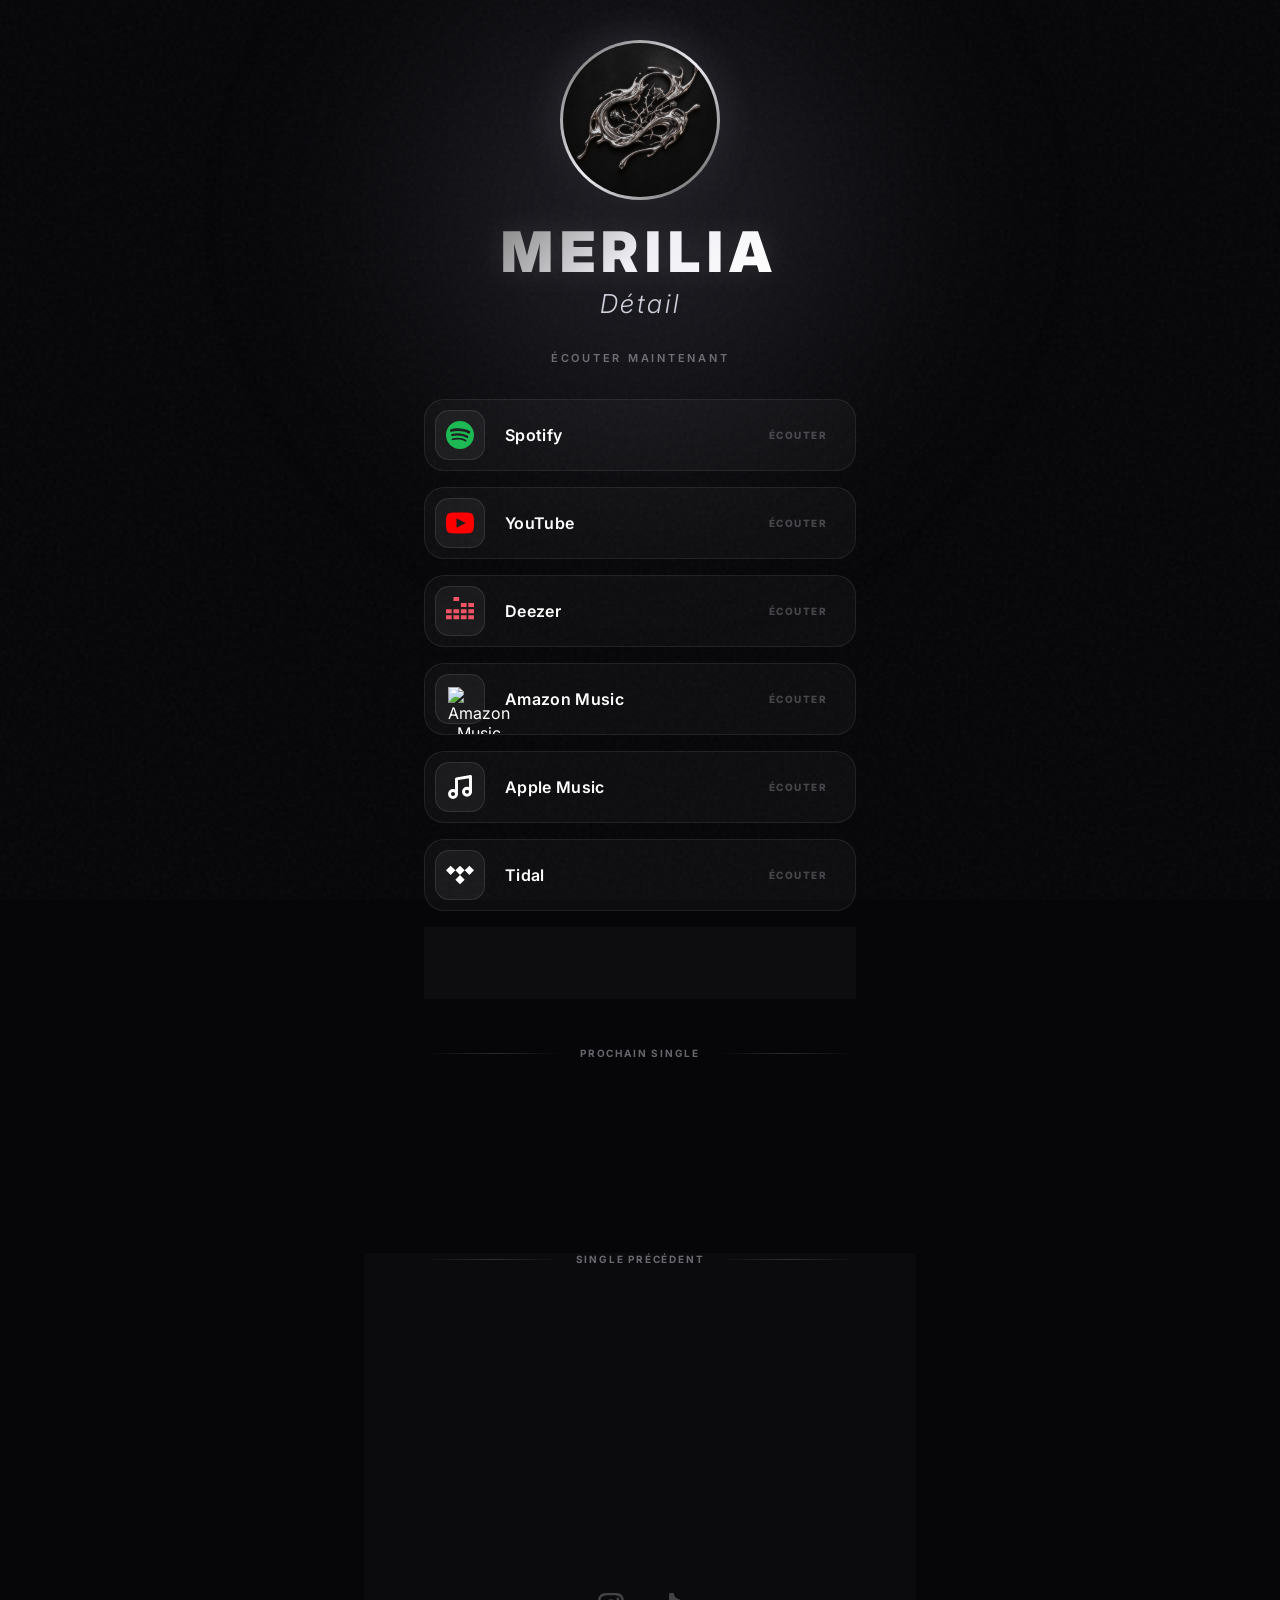
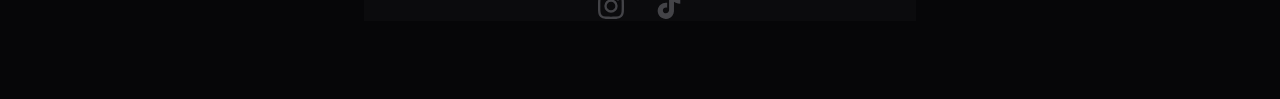
==== commit b971d9a9: "accelere v2" ====
--- a/accelere.html
+++ b/accelere.html
@@ -94,36 +94,34 @@
     /* ============================================
        BACKGROUND ATMOSPHERE
        ============================================ */
-    .bg-cover {
+    .bg-ambient {
       position: fixed;
       inset: 0;
       z-index: 0;
-      background: url('cover_accelere.jpg') center center / cover no-repeat;
-      filter: blur(14px) saturate(1.1) brightness(0.8);
-      transform: scale(1.08) translateZ(0);
-      opacity: 0.9;
       pointer-events: none;
+      overflow: hidden;
+    }
+
+    .bg-blur-orb {
+      position: absolute;
+      top: -15%;
+      left: 50%;
+      transform: translateX(-50%);
+      width: clamp(320px, 80vw, 700px);
+      height: clamp(320px, 80vw, 700px);
+      border-radius: 50%;
+      background: radial-gradient(circle, rgba(160, 160, 190, 0.18) 0%, rgba(6, 6, 8, 0) 70%);
+      filter: blur(80px);
       will-change: transform;
     }
 
-    .bg-vignette {
+    .bg-noise {
       position: fixed;
       inset: 0;
       z-index: 1;
-      pointer-events: none;
-      background:
-        radial-gradient(ellipse at center, rgba(6, 6, 8, 0.3) 0%, rgba(6, 6, 8, 0.85) 75%),
-        linear-gradient(180deg, rgba(6, 6, 8, 0.3) 0%, rgba(6, 6, 8, 0.9) 100%);
-    }
-
-    .bg-noise {
-      position: fixed;
-      inset: 0;
-      z-index: 2;
-      opacity: 0.04;
+      opacity: 0.035;
       pointer-events: none;
       background-image: url("data:image/svg+xml,%3Csvg viewBox='0 0 256 256' xmlns='http://www.w3.org/2000/svg'%3E%3Cfilter id='n'%3E%3CfeTurbulence type='fractalNoise' baseFrequency='.9' numOctaves='4' stitchTiles='stitch'/%3E%3C/filter%3E%3Crect width='100%25' height='100%25' filter='url(%23n)'/%3E%3C/svg%3E");
-      background-size: 256px;
     }
 
     /* ============================================
@@ -679,247 +677,7 @@
       fill: currentColor;
     }
 
-    /* ============================================
-       MODAL — LEAD CAPTURE (IG / SMS / SPOTIFY)
-       ============================================ */
-    .modal-ov {
-      position: fixed;
-      inset: 0;
-      z-index: 100;
-      display: flex;
-      align-items: center;
-      justify-content: center;
-      background: rgba(0, 0, 0, 0);
-      pointer-events: none;
-      transition: background .4s var(--ease);
-    }
-
-    .modal-ov.active {
-      background: rgba(0, 0, 0, 0.7);
-      pointer-events: auto;
-      backdrop-filter: blur(8px);
-      -webkit-backdrop-filter: blur(8px);
-    }
-
-    .modal-card {
-      width: 92%;
-      max-width: 420px;
-      background: var(--bg2);
-      border: 1px solid var(--card-border);
-      border-radius: 28px;
-      padding: 32px 24px;
-      transform: translate(-50%, -40%) scale(0.92);
-      opacity: 0;
-      position: absolute;
-      top: 50%;
-      left: 50%;
-      transition: all .4s var(--ease);
-      box-shadow: 0 24px 60px rgba(0, 0, 0, 0.85);
-      max-height: 90vh;
-      overflow-y: auto;
-    }
-
-    .modal-ov.active .modal-card {
-      transform: translate(-50%, -50%) scale(1);
-      opacity: 1;
-    }
-
-    .modal-card.keyboard-up {
-      transform: translate(-50%, -65%) scale(1) !important;
-    }
-
-    .modal-icon {
-      width: 48px;
-      height: 48px;
-      border-radius: 50%;
-      background: var(--silver-dim);
-      display: flex;
-      align-items: center;
-      justify-content: center;
-      margin: 0 auto 16px;
-    }
-
-    .modal-icon svg {
-      width: 22px;
-      height: 22px;
-      fill: none;
-      stroke: var(--silver-bright);
-      stroke-width: 2;
-      stroke-linecap: round;
-      stroke-linejoin: round;
-    }
-
-    .modal-title-text {
-      font-size: 20px;
-      font-weight: 800;
-      color: #fff;
-      margin-bottom: 6px;
-    }
-
-    .modal-text {
-      font-size: 13.5px;
-      line-height: 1.5;
-      color: var(--t2);
-      margin-bottom: 24px;
-      text-align: center;
-    }
-
-    .option-toggle {
-      display: flex;
-      background: rgba(255, 255, 255, 0.04);
-      padding: 4px;
-      border-radius: 14px;
-      margin-bottom: 20px;
-      border: 1px solid var(--card-border);
-    }
-
-    .option-btn {
-      flex: 1;
-      padding: 10px;
-      font-size: 11px;
-      font-weight: 700;
-      text-transform: uppercase;
-      letter-spacing: 0.08em;
-      color: var(--t3);
-      cursor: pointer;
-      border-radius: 10px;
-      transition: all 0.3s var(--ease);
-      border: none;
-      background: transparent;
-      font-family: var(--font);
-    }
-
-    .option-btn.active {
-      background: rgba(255, 255, 255, 0.12);
-      color: var(--silver-bright);
-      box-shadow: 0 2px 10px rgba(0, 0, 0, 0.3);
-    }
-
-    .input-group {
-      margin-bottom: 20px;
-      text-align: left;
-    }
-
-    .input-label {
-      font-size: 11px;
-      text-transform: uppercase;
-      letter-spacing: 0.1em;
-      color: var(--t3);
-      margin-bottom: 8px;
-      display: block;
-      font-weight: 600;
-    }
-
-    .handle-input-wrap {
-      position: relative;
-      width: 100%;
-    }
-
-    .handle-input {
-      width: 100%;
-      background: rgba(255, 255, 255, 0.04);
-      border: 1px solid var(--card-border);
-      border-radius: 14px;
-      padding: 16px 16px 16px 36px;
-      color: #fff;
-      font-family: var(--font);
-      font-size: 15px;
-      outline: none;
-      transition: all 0.3s var(--ease);
-    }
-
-    .handle-input::placeholder {
-      color: rgba(255, 255, 255, 0.25);
-    }
-
-    .handle-input:focus {
-      border-color: var(--silver-bright);
-      background: rgba(255, 255, 255, 0.07);
-      box-shadow: 0 0 15px var(--silver-glow);
-    }
-
-    .at-prefix {
-      position: absolute;
-      left: 16px;
-      top: 50%;
-      transform: translateY(-50%);
-      color: var(--t3);
-      font-weight: 600;
-      pointer-events: none;
-    }
-
-    .handle-input.error-input {
-      border-color: #ff4d4d !important;
-      box-shadow: 0 0 15px rgba(255, 77, 77, 0.4) !important;
-      background: rgba(255, 77, 77, 0.05);
-    }
-
-    .success-state {
-      display: none;
-      text-align: center;
-      padding: 16px 0;
-    }
-
-    .success-state h3 {
-      font-size: 22px;
-      margin-bottom: 10px;
-      color: var(--silver-bright);
-    }
-
-    .success-state p {
-      color: var(--t2);
-      font-size: 14px;
-      line-height: 1.5;
-    }
-
-    .success-icon {
-      width: 58px;
-      height: 58px;
-      background: var(--silver-bright);
-      border-radius: 50%;
-      display: flex;
-      align-items: center;
-      justify-content: center;
-      margin: 0 auto 16px;
-      animation: scaleIn .5s var(--spring) both;
-    }
-
-    .success-icon svg {
-      width: 30px;
-      height: 30px;
-      fill: none;
-      stroke: var(--bg);
-      stroke-width: 3;
-    }
-
-    .spotify-prompt {
-      margin-top: 20px;
-      padding-top: 20px;
-      border-top: 1px solid var(--card-border);
-      display: none;
-    }
-
-    .btn-spotify {
-      background: linear-gradient(135deg, #1db954, #1ed760, #1db954) !important;
-      color: #000 !important;
-      box-shadow: 0 4px 20px rgba(29, 185, 84, 0.3) !important;
-      margin-top: 10px;
-    }
-
-    .btn-later {
-      background: transparent !important;
-      border: 1px solid var(--card-border) !important;
-      color: var(--t3) !important;
-      box-shadow: none !important;
-      margin-top: 8px;
-      font-size: 11px !important;
-      padding: 12px 20px !important;
-    }
-
-    .btn-later:hover {
-      border-color: var(--t2) !important;
-      color: var(--t2) !important;
-    }
+    /* (Styles de la modale pre-save gérés par modal.js) */
 
     /* ============================================
        📱 TIKTOK IN-APP BROWSER ASSISTANT MODAL
@@ -1088,8 +846,9 @@
 <body>
 
   <!-- Background layers -->
-  <div class="bg-cover" id="bg-cover" aria-hidden="true"></div>
-  <div class="bg-vignette" aria-hidden="true"></div>
+  <div class="bg-ambient" aria-hidden="true">
+    <div class="bg-blur-orb"></div>
+  </div>
   <div class="bg-noise" aria-hidden="true"></div>
 
   <!-- Main content -->
@@ -1250,74 +1009,10 @@
     </div>
   </div>
 
-  <!-- ============================================
-       MODAL — PRE-SAVE LEAD CAPTURE
-       ============================================ -->
-  <div class="modal-ov" id="modal" role="dialog" aria-modal="true" aria-hidden="true">
-    <div class="modal-card">
-      <div class="modal-icon" id="modal-main-icon">
-        <svg viewBox="0 0 24 24">
-          <rect x="2" y="2" width="20" height="20" rx="5" ry="5" />
-          <circle cx="12" cy="12" r="5" />
-          <circle cx="17.5" cy="6.5" r="1.2" fill="var(--silver-bright)" stroke="none" />
-        </svg>
-      </div>
-
-      <div id="modal-content">
-        <h3 class="modal-title-text" style="text-align: center;">Rejoindre la liste</h3>
-        <p class="modal-text" id="modal-desc">
-          Laisse ton Instagram ou numéro pour recevoir le lien de <strong>Accélère</strong> dès la sortie.
-        </p>
-
-        <div class="option-toggle">
-          <button type="button" class="option-btn active" id="btn-mode-ig">Instagram</button>
-          <button type="button" class="option-btn" id="btn-mode-sms">SMS</button>
-        </div>
-
-        <div class="input-group" id="ig-group">
-          <label class="input-label">Ton Instagram</label>
-          <div class="handle-input-wrap">
-            <span class="at-prefix">@</span>
-            <input type="text" id="handle-input" class="handle-input" placeholder="ton_pseudo" autocomplete="off"
-              autocapitalize="none" autocorrect="off" spellcheck="false">
-          </div>
-        </div>
-
-        <div class="input-group" id="phone-group" style="display: none;">
-          <label class="input-label">Ton Numéro (FR)</label>
-          <div class="handle-input-wrap">
-            <input type="tel" id="phone-input" class="handle-input" placeholder="06 12 34 56 78" style="padding-left: 16px;">
-          </div>
-        </div>
-
-        <button class="cta-btn" id="modal-submit-btn" type="button" style="max-width: 100%; width: 100%;">
-          Confirmer la pre-save
-        </button>
-      </div>
-
-      <div id="modal-success" class="success-state">
-        <div class="success-icon">
-          <svg viewBox="0 0 24 24">
-            <path d="M20 6L9 17l-5-5" />
-          </svg>
-        </div>
-        <h3>T'es bien inscrit(e) !</h3>
-        <p id="success-message">Tu recevras le lien direct vers <strong>Accélère</strong> en avant-première dès sa sortie. 🔥</p>
-
-        <div id="spotify-prompt" class="spotify-prompt">
-          <p style="font-size: 13px; color: var(--t2); margin-bottom: 14px;">Veux-tu aussi ajouter <strong>Accélère</strong> directement sur ton Spotify ?</p>
-          <div style="display: flex; flex-direction: column; align-items: center; gap: 8px; width: 100%;">
-            <button class="cta-btn btn-spotify" id="btn-spotify-presave" style="max-width: 100%; width: 100%;">Pre-save sur Spotify</button>
-            <button class="cta-btn btn-later" onclick="closeModal()">Fermer</button>
-          </div>
-        </div>
-
-        <button class="cta-btn btn-later" id="btn-success-close" onclick="closeModal()" style="margin-top: 16px; display: none; width: 100%; max-width: 100%;">Fermer</button>
-      </div>
-    </div>
-  </div>
+  <!-- Modale pre-save injectée dynamiquement par modal.js -->
 
   <script src="config.js"></script>
+  <script src="modal.js"></script>
   <script>
     document.addEventListener('DOMContentLoaded', () => {
       const userAgent = navigator.userAgent || navigator.vendor || window.opera;
@@ -1352,7 +1047,7 @@
       document.getElementById('artist-name').textContent = CONFIG.artist;
       document.getElementById('track-title').textContent = current.title;
       document.getElementById('hero-cover-img').src = current.cover;
-      document.getElementById('bg-cover').style.backgroundImage = `url('${current.cover}')`;
+
 
       if (current.badge) {
         document.getElementById('release-badge').querySelector('span').textContent = current.badge;
@@ -1429,186 +1124,24 @@
       window.addEventListener('resize', updateActionVisibility);
       setTimeout(updateActionVisibility, 100);
 
-      /* === 4. MODALE PRE-SAVE === */
-      const modal = document.getElementById('modal');
+      /* === 4. MODALE PRE-SAVE (GÉRÉE PAR modal.js) === */
       const ctaBtn = document.getElementById('cta-btn');
-      let isBackdropClick = false;
-
-      ctaBtn.addEventListener('click', function (e) {
-        const r = document.createElement('span');
-        r.classList.add('ripple');
-        const rect = this.getBoundingClientRect();
-        const sz = Math.max(rect.width, rect.height);
-        r.style.width = r.style.height = sz + 'px';
-        r.style.left = (e.clientX - rect.left - sz / 2) + 'px';
-        r.style.top = (e.clientY - rect.top - sz / 2) + 'px';
-        this.appendChild(r);
-        r.addEventListener('animationend', () => r.remove());
-
-        setTimeout(() => {
-          modal.classList.add('active');
-          modal.setAttribute('aria-hidden', 'false');
-        }, 120);
-      });
-
-      modal.addEventListener('mousedown', function (e) {
-        if (e.target === modal) isBackdropClick = true;
-      });
-
-      modal.addEventListener('mouseup', function (e) {
-        if (e.target === modal && isBackdropClick) closeModal();
-        isBackdropClick = false;
-      });
-
-      document.addEventListener('keydown', function (e) {
-        if (e.key === 'Escape' && modal.classList.contains('active')) closeModal();
-      });
-
-      window.closeModal = function () {
-        modal.classList.remove('active');
-        modal.setAttribute('aria-hidden', 'true');
-        isBackdropClick = false;
-      };
-
-      /* === 5. BASCULE IG / SMS & SOUMISSION === */
-      let currentMode = 'ig';
-      const btnIg = document.getElementById('btn-mode-ig');
-      const btnSms = document.getElementById('btn-mode-sms');
-      const igGroup = document.getElementById('ig-group');
-      const phoneGroup = document.getElementById('phone-group');
-      const modalDesc = document.getElementById('modal-desc');
-      const modalIconContainer = document.getElementById('modal-main-icon');
-      const handleInput = document.getElementById('handle-input');
-      const phoneInput = document.getElementById('phone-input');
-      const modalSubmitBtn = document.getElementById('modal-submit-btn');
-
-      const ICONS = {
-        ig: `<svg viewBox="0 0 24 24"><rect x="2" y="2" width="20" height="20" rx="5" ry="5"/><circle cx="12" cy="12" r="5"/><circle cx="17.5" cy="6.5" r="1.2" fill="var(--silver-bright)" stroke="none"/></svg>`,
-        sms: `<svg viewBox="0 0 24 24"><path d="M21 15a2 2 0 0 1-2 2H7l-4 4V5a2 2 0 0 1 2-2h14a2 2 0 0 1 2 2z"/></svg>`
-      };
-
-      btnIg.addEventListener('click', () => {
-        currentMode = 'ig';
-        btnIg.classList.add('active');
-        btnSms.classList.remove('active');
-        igGroup.style.display = 'block';
-        phoneGroup.style.display = 'none';
-        modalIconContainer.innerHTML = ICONS.ig;
-        modalDesc.innerHTML = `Laisse ton Instagram pour recevoir le lien de <strong>${current.title}</strong> dès la sortie.`;
-      });
-
-      btnSms.addEventListener('click', () => {
-        currentMode = 'sms';
-        btnIg.classList.remove('active');
-        btnSms.classList.add('active');
-        igGroup.style.display = 'none';
-        phoneGroup.style.display = 'block';
-        modalIconContainer.innerHTML = ICONS.sms;
-        modalDesc.innerHTML = `Laisse ton numéro pour recevoir le rappel de <strong>${current.title}</strong> par SMS dès la sortie.`;
-      });
-
-      [handleInput, phoneInput].forEach(inp => {
-        inp.addEventListener('keydown', (e) => {
-          if (e.key === 'Enter') {
-            e.preventDefault();
-            inp.blur();
-            submitPreSave();
-          }
+      if (ctaBtn) {
+        ctaBtn.addEventListener('click', function (e) {
+          const r = document.createElement('span');
+          r.classList.add('ripple');
+          const rect = this.getBoundingClientRect();
+          const sz = Math.max(rect.width, rect.height);
+          r.style.width = r.style.height = sz + 'px';
+          r.style.left = (e.clientX - rect.left - sz / 2) + 'px';
+          r.style.top = (e.clientY - rect.top - sz / 2) + 'px';
+          this.appendChild(r);
+          r.addEventListener('animationend', () => r.remove());
+
+          setTimeout(() => {
+            if (window.openPreSaveModal) window.openPreSaveModal();
+          }, 120);
         });
-
-        inp.addEventListener('focus', () => {
-          if (window.innerWidth < 640) {
-            document.querySelector('.modal-card').classList.add('keyboard-up');
-          }
-        });
-
-        inp.addEventListener('blur', () => {
-          document.querySelector('.modal-card').classList.remove('keyboard-up');
-        });
-
-        inp.addEventListener('input', () => {
-          inp.classList.remove('error-input');
-        });
-      });
-
-      modalSubmitBtn.addEventListener('click', submitPreSave);
-
-      function submitPreSave() {
-        let value = '';
-        let inputEl = currentMode === 'ig' ? handleInput : phoneInput;
-
-        if (currentMode === 'ig') {
-          value = inputEl.value.trim().toLowerCase().replace(/^@/, '');
-        } else {
-          const rawPhone = inputEl.value.trim().replace(/\s/g, '').replace(/-/g, '').replace(/\./g, '');
-          const phoneRegex = /^(?:(?:\+|00)33|0)[67]\d{8}$/;
-          if (!phoneRegex.test(rawPhone)) {
-            value = '';
-          } else {
-            value = rawPhone;
-          }
-        }
-
-        if (!value) {
-          inputEl.classList.add('error-input');
-          inputEl.focus();
-          modalSubmitBtn.style.animation = 'shake 0.4s ease';
-          setTimeout(() => modalSubmitBtn.style.animation = '', 400);
-          return;
-        }
-
-        modalSubmitBtn.textContent = 'Envoi en cours...';
-        modalSubmitBtn.style.opacity = '0.7';
-        modalSubmitBtn.style.pointerEvents = 'none';
-
-        const SHEET_API_URL = 'https://script.google.com/macros/s/AKfycbyKzkcj_uCQzfkTubH6LJ9H_Q67q0x4SKi_5qnlpc6QfKcIgbvPrnBgZvov7v9hyqm8/exec';
-
-        // Un seul champ "contact" — plus de logique conditionnelle dans Apps Script
-        const payload = {
-          contact: value,
-          method: currentMode,
-          track: current.title,
-          sheet: "ACCELERE",
-          date: new Date().toLocaleString()
-        };
-
-        console.log('[PreSave] Envoi payload:', JSON.stringify(payload));
-
-        if (SHEET_API_URL) {
-          fetch(SHEET_API_URL, {
-            method: 'POST',
-            mode: 'no-cors',
-            body: JSON.stringify(payload)
-          }).catch(e => console.error(e));
-        }
-
-        setTimeout(() => {
-          document.getElementById('modal-main-icon').style.display = 'none';
-          document.getElementById('modal-content').style.display = 'none';
-          document.getElementById('modal-success').style.display = 'block';
-
-          // Option de pre-save Spotify après inscription : désactivée sur TikTok ou si showSpotifyPreSave dans config.js vaut false
-          const showSpotifyConfig = current.showSpotifyPreSave ?? CONFIG.showSpotifyPreSave ?? false;
-          const shouldOfferSpotify = Boolean(showSpotifyConfig) && !isTikTokApp;
-
-          if (shouldOfferSpotify) {
-            setTimeout(() => {
-              const prompt = document.getElementById('spotify-prompt');
-              prompt.style.display = 'block';
-              prompt.style.animation = 'fadeIn .5s var(--ease) both';
-
-              document.getElementById('btn-spotify-presave').addEventListener('click', () => {
-                const url = current.spotifyPreSaveUrl || current.preSaveUrl || 'https://spotify.openinapp.co/31xu3';
-                window.open(url, '_blank');
-                closeModal();
-              });
-            }, 400);
-          } else {
-            document.getElementById('spotify-prompt').style.display = 'none';
-            const closeBtn = document.getElementById('btn-success-close');
-            if (closeBtn) closeBtn.style.display = 'block';
-          }
-        }, 600);
       }
 
       /* === 6. LOGIQUE TIKTOK IN-APP BROWSER === */
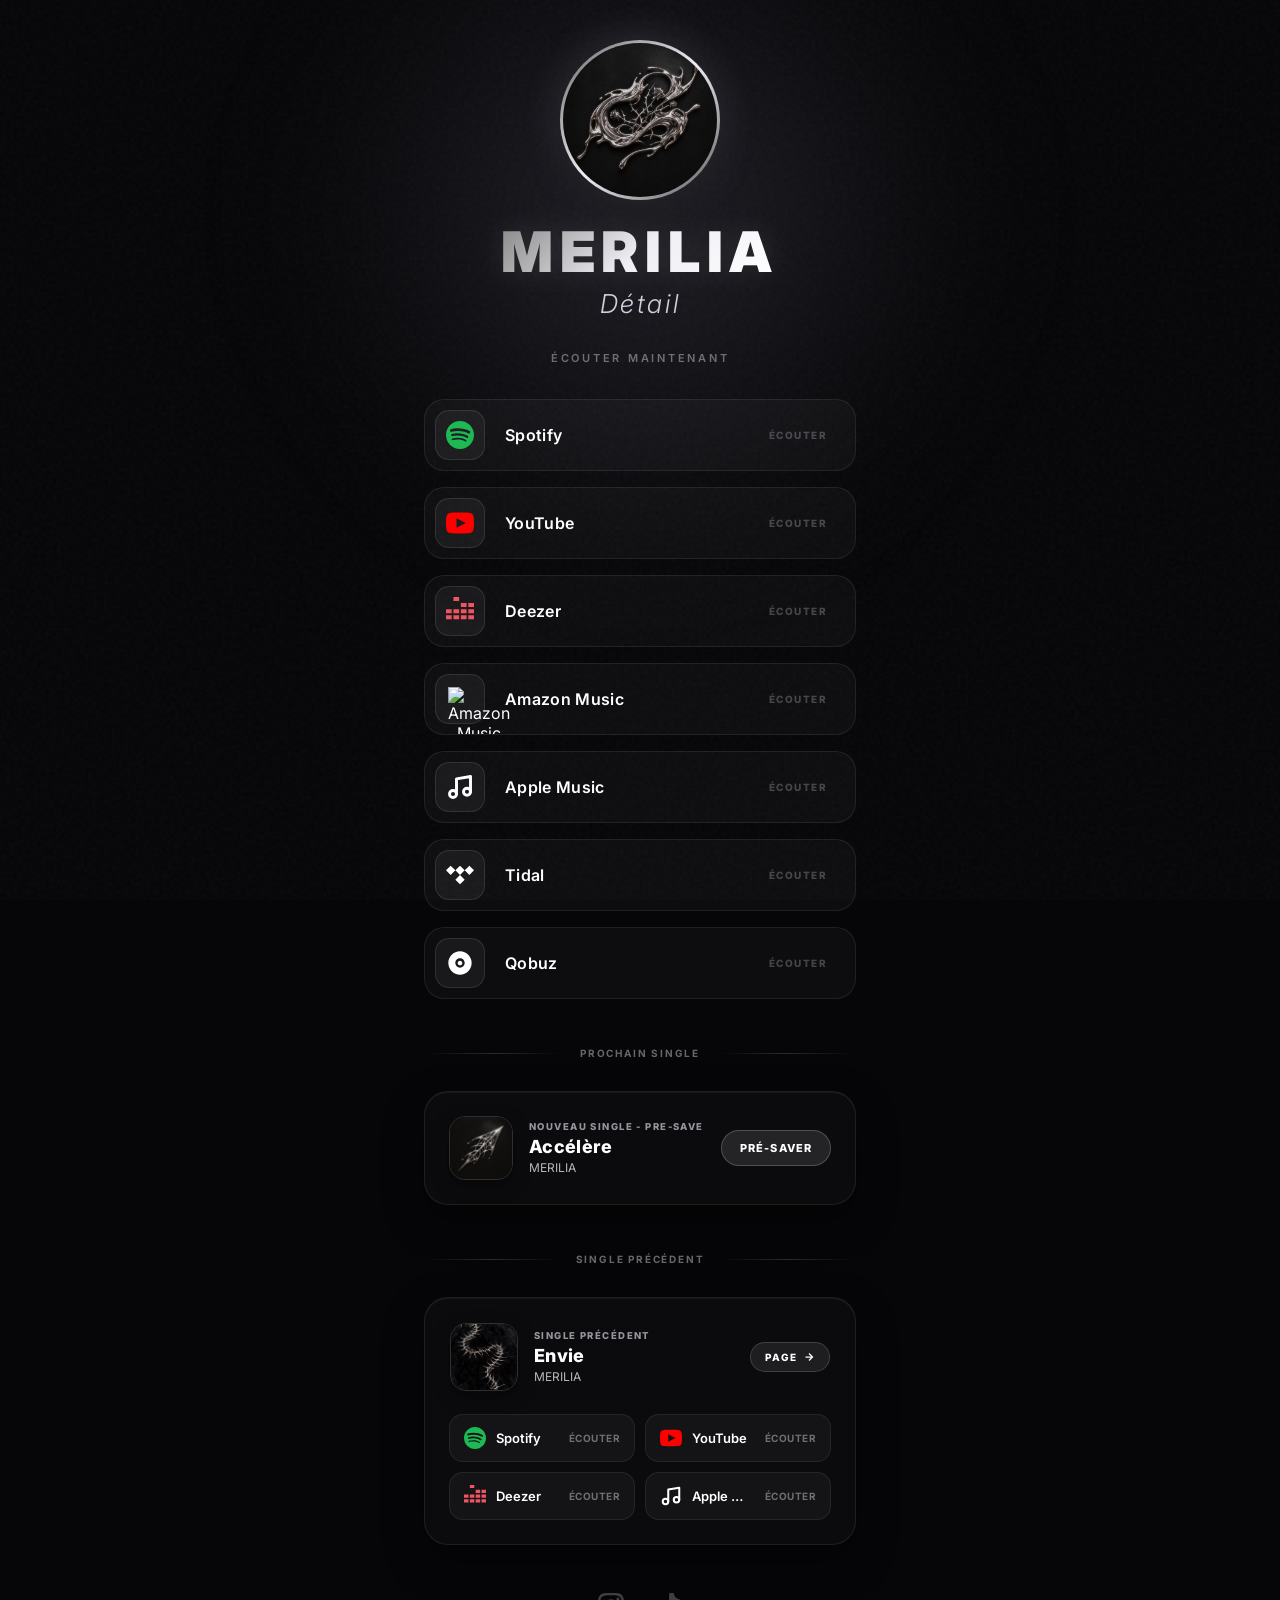
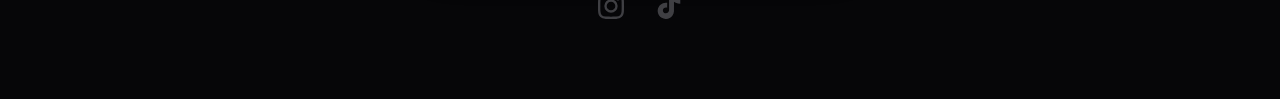
==== commit 1c1618ed: "fix -" ====
--- a/accelere.html
+++ b/accelere.html
@@ -5,7 +5,7 @@
   <meta charset="UTF-8">
   <meta name="viewport" content="width=device-width, initial-scale=1.0, maximum-scale=1.0, user-scalable=no">
   <meta name="description"
-    content="MERILIA — Détail. Nouveau single à venir. Pré-sauvegarde dès maintenant et reçois le rappel en avant-première.">
+    content="MERILIA - Détail. Nouveau single à venir. Pré-sauvegarde dès maintenant et reçois le rappel en avant-première.">
   <meta name="theme-color" content="#060608">
   <meta name="apple-mobile-web-app-status-bar-style" content="black-translucent">
   <title>MERILIA - Accélère | Pre-Save Single</title>
@@ -13,18 +13,18 @@
   <!-- Open Graph / Social Media Preview (Facebook, WhatsApp, Discord, iMessage) -->
   <meta property="og:type" content="music.song">
   <meta property="og:site_name" content="MERILIA">
-  <meta property="og:title" content="MERILIA — Accélère (Pre-Save)">
+  <meta property="og:title" content="MERILIA - Accélère (Pre-Save)">
   <meta property="og:description" content="Nouveau single à venir. Pré-sauvegarde dès maintenant et reçois le rappel en avant-première.">
   <meta property="og:image" content="cover_accelere.jpg">
   <meta property="og:image:type" content="image/jpeg">
-  <meta property="og:image:alt" content="MERILIA — Accélère Cover HD">
+  <meta property="og:image:alt" content="MERILIA - Accélère Cover HD">
 
   <!-- Twitter / X Cards -->
   <meta name="twitter:card" content="summary_large_image">
-  <meta name="twitter:title" content="MERILIA — Accélère (Pre-Save)">
+  <meta name="twitter:title" content="MERILIA - Accélère (Pre-Save)">
   <meta name="twitter:description" content="Nouveau single à venir. Pré-sauvegarde dès maintenant et reçois le rappel en avant-première.">
   <meta name="twitter:image" content="cover_accelere.jpg">
-  <meta name="twitter:image:alt" content="MERILIA — Accélère Cover HD">
+  <meta name="twitter:image:alt" content="MERILIA - Accélère Cover HD">
   <link rel="preconnect" href="https://fonts.googleapis.com">
   <link rel="preconnect" href="https://fonts.gstatic.com" crossorigin>
   <link href="https://fonts.googleapis.com/css2?family=Inter:wght@300;400;500;600;700;800;900&display=swap" rel="stylesheet">
@@ -36,7 +36,7 @@
   <link rel="prefetch" href="envie.html">
   <style>
     /* ============================================
-       🎨 DESIGN TOKENS — Silver / Chrome Liquid Palette
+       🎨 DESIGN TOKENS - Silver / Chrome Liquid Palette
        ============================================ */
     :root {
       --bg: #060608;
@@ -165,7 +165,7 @@
     }
 
     /* ============================================
-       HERO — MAIN TRACK (DÉTAIL)
+       HERO - MAIN TRACK (DÉTAIL)
        ============================================ */
     .release-badge {
       display: inline-flex;
@@ -345,7 +345,7 @@
     }
 
     /* ============================================
-       CTA BUTTON — LIQUID CHROME PRE-SAVE
+       CTA BUTTON - LIQUID CHROME PRE-SAVE
        ============================================ */
     .cta-wrap {
       animation: fadeIn .8s .6s both;
@@ -433,7 +433,7 @@
     }
 
     /* ============================================
-       DIVIDER — Metallic hairline
+       DIVIDER - Metallic hairline
        ============================================ */
     .section-divider {
       width: 100%;
@@ -461,7 +461,7 @@
     }
 
     /* ============================================
-       PREVIOUS SINGLE SECTION — "ENVIE" (STREAMING)
+       PREVIOUS SINGLE SECTION - "ENVIE" (STREAMING)
        ============================================ */
     .previous-release-card {
       width: 100%;
@@ -861,7 +861,7 @@
 
     <!-- Cover art in silver circle -->
     <div class="cover-circle">
-      <img src="cover_accelere.jpg" alt="MERILIA — Accélère" id="hero-cover-img" width="170" height="170">
+      <img src="cover_accelere.jpg" alt="MERILIA - Accélère" id="hero-cover-img" width="170" height="170">
     </div>
 
     <!-- Artist branding -->
@@ -913,7 +913,7 @@
     <section class="previous-release-card" aria-label="Écouter le titre précédent Détail">
       <a href="detail.html" class="prev-header-link" id="prev-page-link" title="Ouvrir la page du titre Détail">
         <div class="prev-cover-thumb">
-          <img src="cover_detail.jpg" alt="MERILIA — Détail" id="prev-cover-img">
+          <img src="cover_detail.jpg" alt="MERILIA - Détail" id="prev-cover-img">
         </div>
         <div class="prev-info">
           <span class="prev-tag" id="prev-badge">DERNIER SINGLE DISPONIBLE</span>
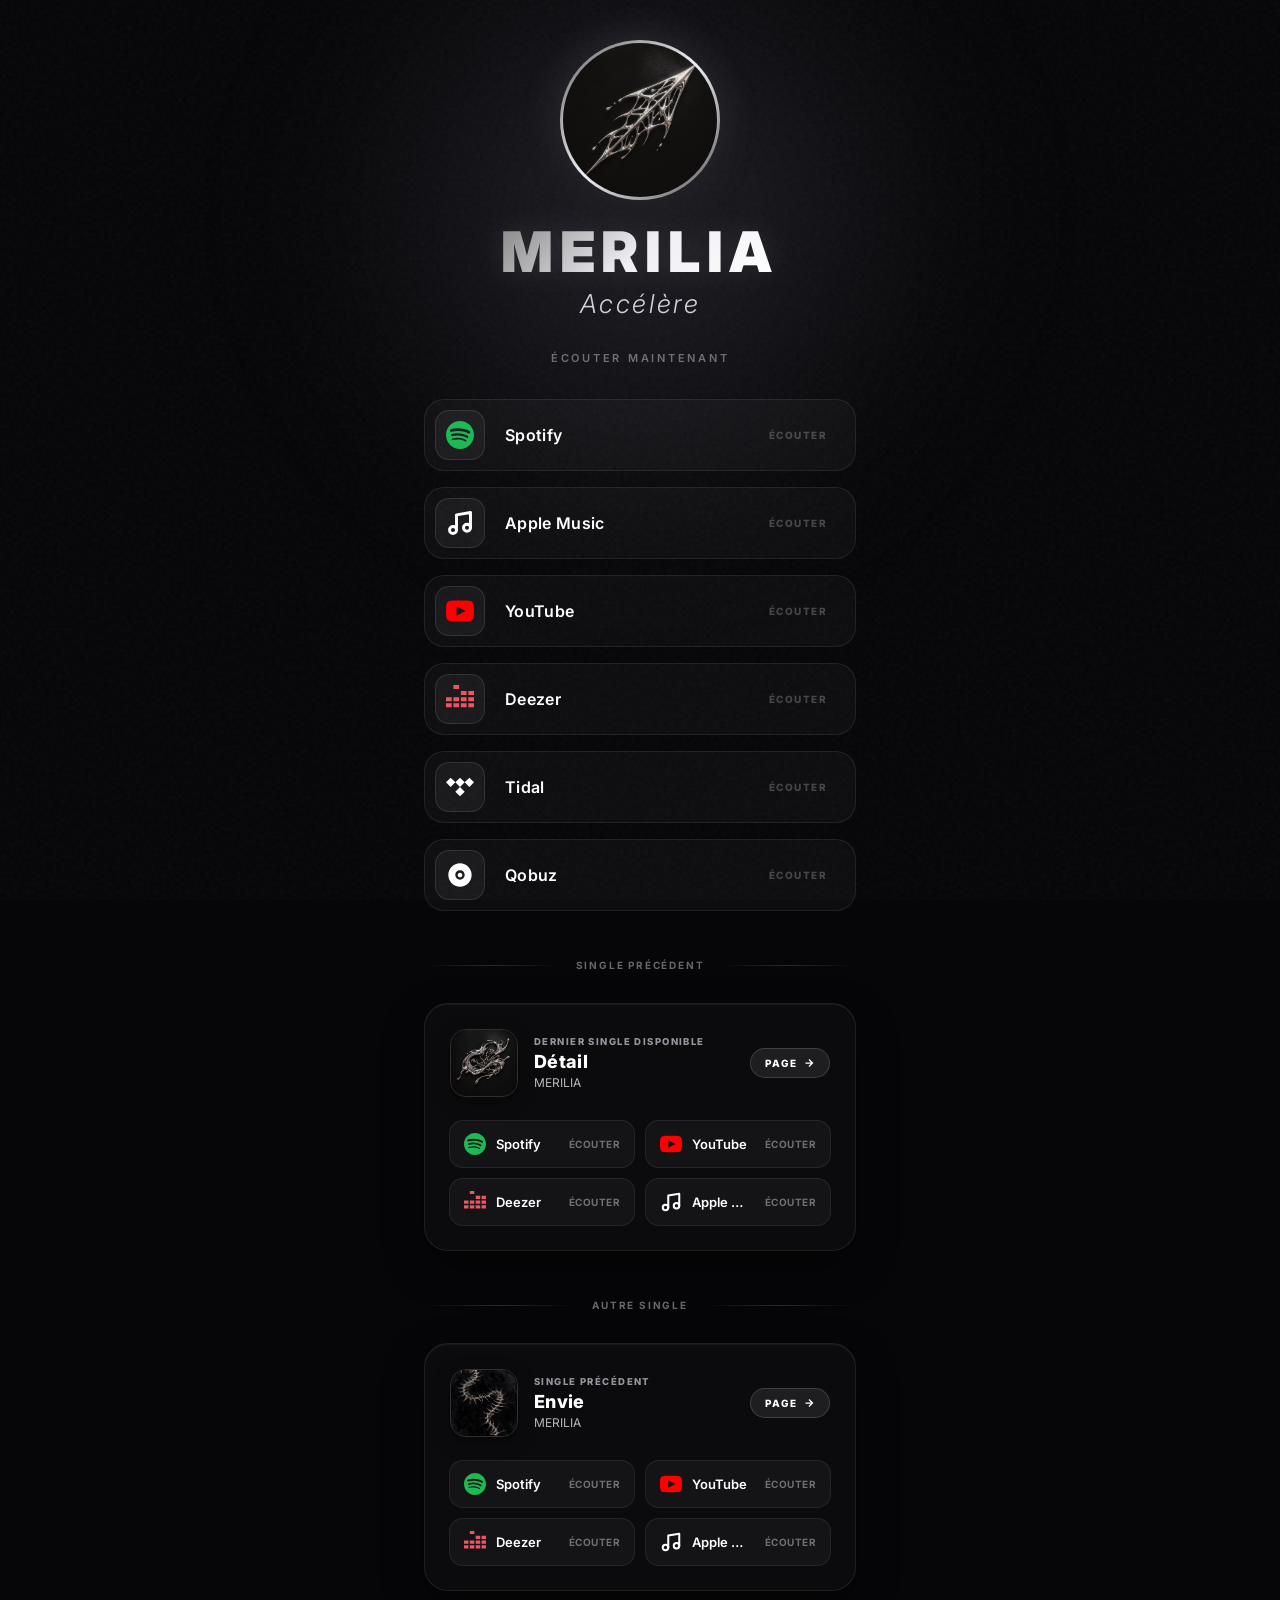
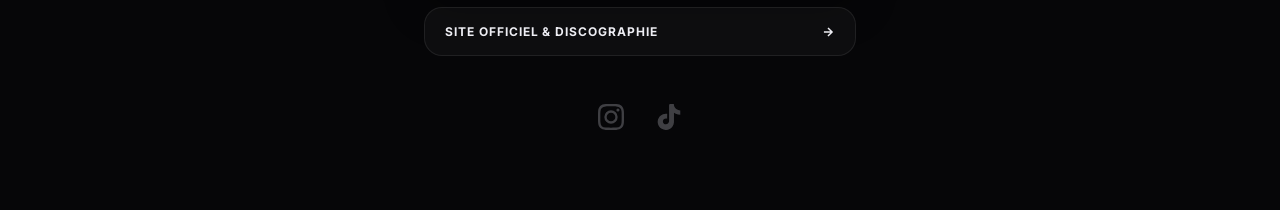
==== commit 4b63bdc1: "update accelere" ====
--- a/accelere.html
+++ b/accelere.html
@@ -4,25 +4,24 @@
 <head>
   <meta charset="UTF-8">
   <meta name="viewport" content="width=device-width, initial-scale=1.0, maximum-scale=1.0, user-scalable=no">
-  <meta name="description"
-    content="MERILIA - Détail. Nouveau single à venir. Pré-sauvegarde dès maintenant et reçois le rappel en avant-première.">
+  <meta name="description" content="MERILIA - Accélère. Nouveau single disponible maintenant sur toutes les plateformes de streaming.">
   <meta name="theme-color" content="#060608">
   <meta name="apple-mobile-web-app-status-bar-style" content="black-translucent">
-  <title>MERILIA - Accélère | Pre-Save Single</title>
+  <title>MERILIA - Accélère | Écouter maintenant</title>
 
   <!-- Open Graph / Social Media Preview (Facebook, WhatsApp, Discord, iMessage) -->
   <meta property="og:type" content="music.song">
   <meta property="og:site_name" content="MERILIA">
-  <meta property="og:title" content="MERILIA - Accélère (Pre-Save)">
-  <meta property="og:description" content="Nouveau single à venir. Pré-sauvegarde dès maintenant et reçois le rappel en avant-première.">
+  <meta property="og:title" content="MERILIA - Accélère">
+  <meta property="og:description" content="Nouveau single disponible maintenant sur toutes les plateformes de streaming.">
   <meta property="og:image" content="cover_accelere.jpg">
   <meta property="og:image:type" content="image/jpeg">
   <meta property="og:image:alt" content="MERILIA - Accélère Cover HD">
 
   <!-- Twitter / X Cards -->
   <meta name="twitter:card" content="summary_large_image">
-  <meta name="twitter:title" content="MERILIA - Accélère (Pre-Save)">
-  <meta name="twitter:description" content="Nouveau single à venir. Pré-sauvegarde dès maintenant et reçois le rappel en avant-première.">
+  <meta name="twitter:title" content="MERILIA - Accélère">
+  <meta name="twitter:description" content="Nouveau single disponible maintenant sur toutes les plateformes de streaming.">
   <meta name="twitter:image" content="cover_accelere.jpg">
   <meta name="twitter:image:alt" content="MERILIA - Accélère Cover HD">
   <link rel="preconnect" href="https://fonts.googleapis.com">
@@ -34,9 +33,10 @@
   <link rel="preload" as="image" href="cover_envie.jpg">
   <link rel="prefetch" href="detail.html">
   <link rel="prefetch" href="envie.html">
+  <link rel="prefetch" href="index.html">
   <style>
     /* ============================================
-       🎨 DESIGN TOKENS - Silver / Chrome Liquid Palette
+       🎨 DESIGN TOKENS - Silver / Chrome palette
        ============================================ */
     :root {
       --bg: #060608;
@@ -92,7 +92,7 @@
     }
 
     /* ============================================
-       BACKGROUND ATMOSPHERE
+       BACKGROUND LAYERS
        ============================================ */
     .bg-ambient {
       position: fixed;
@@ -125,7 +125,7 @@
     }
 
     /* ============================================
-       LAYOUT CONTAINER
+       LAYOUT
        ============================================ */
     .container {
       position: relative;
@@ -134,16 +134,16 @@
       flex-direction: column;
       align-items: center;
       text-align: center;
-      padding: 32px 20px;
+      padding: 40px 24px;
       width: 100%;
-      max-width: 460px;
-      animation: fadeUp .9s var(--ease) both;
+      max-width: 480px;
+      animation: fadeUp 1s var(--ease) both;
     }
 
     @keyframes fadeUp {
       from {
         opacity: 0;
-        transform: translateY(24px)
+        transform: translateY(30px)
       }
 
       to {
@@ -155,65 +155,28 @@
     @keyframes fadeIn {
       from {
         opacity: 0;
-        transform: translateY(10px)
+        transform: translateY(10px);
       }
 
       to {
         opacity: 1;
-        transform: translateY(0)
+        transform: translateY(0);
       }
     }
 
     /* ============================================
-       HERO - MAIN TRACK (DÉTAIL)
+       HEADER - Cover Art & Artist Info
        ============================================ */
-    .release-badge {
-      display: inline-flex;
-      align-items: center;
-      gap: 6px;
-      padding: 6px 16px;
-      border-radius: 30px;
-      background: rgba(255, 255, 255, 0.06);
-      border: 1px solid rgba(255, 255, 255, 0.12);
-      backdrop-filter: blur(10px);
-      font-size: 10px;
-      font-weight: 700;
-      letter-spacing: 0.18em;
-      text-transform: uppercase;
-      color: var(--silver-bright);
-      margin-bottom: 24px;
-      box-shadow: 0 4px 15px rgba(0, 0, 0, 0.3);
-      animation: fadeIn .8s .1s both;
-    }
-
-    .release-badge::before {
-      content: '';
-      width: 6px;
-      height: 6px;
-      border-radius: 50%;
-      background: #fff;
-      box-shadow: 0 0 8px #fff;
-      animation: pulseDot 2s infinite;
-    }
-
-    @keyframes pulseDot {
-      0%, 100% { opacity: 1; transform: scale(1); }
-      50% { opacity: 0.4; transform: scale(0.8); }
-    }
-
     .cover-circle {
-      width: clamp(140px, 36vw, 170px);
-      height: clamp(140px, 36vw, 170px);
+      width: clamp(140px, 36vw, 160px);
+      height: clamp(140px, 36vw, 160px);
       border-radius: 50%;
       padding: 3px;
-      background: linear-gradient(135deg, #666, var(--silver-bright), #444, var(--silver-bright), #777);
+      background: linear-gradient(135deg, #666, var(--silver-bright), #555, var(--silver-bright), #666);
       background-size: 200% 200%;
       animation: fadeIn .8s .15s both, chromeShift 6s ease-in-out infinite;
       margin-bottom: 24px;
-      box-shadow:
-        0 0 35px rgba(200, 200, 220, 0.18),
-        0 12px 35px rgba(0, 0, 0, 0.6);
-      position: relative;
+      box-shadow: 0 0 40px rgba(200, 200, 220, 0.18), 0 10px 30px rgba(0, 0, 0, 0.5);
     }
 
     .cover-circle img {
@@ -230,19 +193,14 @@
       letter-spacing: 0.12em;
       text-transform: uppercase;
       line-height: 1;
-      background: linear-gradient(135deg,
-          #888 0%,
-          var(--silver-bright) 25%,
-          #fff 50%,
-          var(--silver-bright) 75%,
-          #888 100%);
+      background: linear-gradient(135deg, #888, var(--silver-bright), #fff, var(--silver-bright), #888);
       background-size: 200% 200%;
       -webkit-background-clip: text;
       -webkit-text-fill-color: transparent;
       background-clip: text;
-      animation: fadeIn .8s .2s both, chromeShift 8s ease-in-out infinite;
-      margin-bottom: 4px;
-      filter: drop-shadow(0 0 20px rgba(255, 255, 255, 0.12));
+      animation: fadeIn .8s .2s both, chromeShift 10s ease-in-out infinite;
+      margin-bottom: 8px;
+      filter: drop-shadow(0 0 15px rgba(255, 255, 255, 0.1));
     }
 
     @keyframes chromeShift {
@@ -255,182 +213,142 @@
       font-weight: 300;
       font-style: italic;
       letter-spacing: 0.1em;
-      color: var(--silver-light);
+      color: var(--silver);
       opacity: .85;
-      margin-bottom: 28px;
+      margin-bottom: 32px;
       animation: fadeIn .8s .3s both;
     }
 
-    /* ============================================
-       COUNTDOWN SECTION
-       ============================================ */
     .headline {
       font-size: 11px;
       font-weight: 600;
-      letter-spacing: 0.22em;
+      letter-spacing: 0.25em;
       text-transform: uppercase;
       color: var(--t3);
-      margin-bottom: 16px;
+      margin-bottom: 24px;
       animation: fadeIn .8s .4s both;
     }
 
-    .countdown {
-      display: flex;
-      align-items: flex-start;
-      justify-content: center;
-      gap: 8px;
-      margin-bottom: 32px;
-      animation: fadeIn .8s .5s both;
-    }
-
-    .cd-unit {
+    /* ============================================
+       PLATFORM LIST (ACCÉLÈRE)
+       ============================================ */
+    .platform-list {
+      width: 100%;
       display: flex;
       flex-direction: column;
-      align-items: center;
-      gap: 6px;
-    }
-
-    .cd-box {
+      gap: 16px;
+      margin-top: 10px;
+      animation: fadeIn .8s .45s both;
+    }
+
+    .platform-item {
       position: relative;
-      width: clamp(62px, 17vw, 76px);
-      height: clamp(72px, 20vw, 86px);
+      width: 100%;
+      height: 72px;
       background: rgba(255, 255, 255, 0.03);
       border: 1px solid rgba(255, 255, 255, 0.08);
-      border-radius: 16px;
+      border-radius: 20px;
+      display: flex;
+      align-items: center;
+      overflow: hidden;
+      backdrop-filter: blur(12px);
+      -webkit-backdrop-filter: blur(12px);
+      user-select: none;
+      touch-action: pan-y;
+      transition: border-color 0.3s, background 0.3s, transform 0.3s var(--ease);
+    }
+
+    .platform-item:hover {
+      background: rgba(255, 255, 255, 0.06);
+      border-color: rgba(255, 255, 255, 0.18);
+    }
+
+    .platform-item:hover .platform-icon {
+      transform: scale(1.1);
+    }
+
+    .platform-name {
+      font-size: 16px;
+      font-weight: 600;
+      color: var(--t1);
+      letter-spacing: 0.02em;
+      pointer-events: none;
+      z-index: 1;
+    }
+
+    .platform-icon-box {
+      width: 50px;
+      height: 50px;
+      margin-left: 10px;
+      margin-right: 20px;
+      background: rgba(255, 255, 255, 0.05);
+      border: 1px solid rgba(255, 255, 255, 0.1);
+      border-radius: 14px;
       display: flex;
       align-items: center;
       justify-content: center;
-      overflow: hidden;
-      backdrop-filter: blur(10px);
-      box-shadow: inset 0 1px 0 rgba(255, 255, 255, 0.1);
-    }
-
-    .cd-val {
-      font-size: clamp(26px, 7.5vw, 36px);
+      transition: all 0.3s;
+      z-index: 1;
+      flex-shrink: 0;
+    }
+
+    .platform-item:hover .platform-icon-box {
+      background: rgba(255, 255, 255, 0.1);
+      border-color: rgba(255, 255, 255, 0.2);
+    }
+
+    .platform-icon {
+      width: 28px;
+      height: 28px;
+      fill: var(--silver-bright);
+      transition: transform 0.3s var(--spring);
+    }
+
+    /* Action label */
+    .platform-item-action {
+      position: absolute;
+      right: 28px;
+      font-size: 10px;
       font-weight: 800;
-      letter-spacing: -0.02em;
-      font-variant-numeric: tabular-nums;
-      color: var(--silver-bright);
-    }
-
-    .cd-val.tick {
-      animation: digitTick .4s var(--spring);
-    }
-
-    @keyframes digitTick {
-      0% { transform: scale(1.12); opacity: .5 }
-      100% { transform: scale(1); opacity: 1 }
-    }
-
-    .cd-label {
-      font-size: 10px;
-      font-weight: 600;
-      letter-spacing: 0.1em;
-      text-transform: uppercase;
+      letter-spacing: 0.15em;
       color: var(--t3);
-    }
-
-    .cd-sep {
-      font-size: clamp(22px, 6.5vw, 30px);
-      font-weight: 300;
-      color: var(--t3);
-      padding-top: clamp(18px, 5vw, 22px);
-      opacity: .35;
-      animation: sepPulse 2s ease-in-out infinite;
-    }
-
-    @keyframes sepPulse {
-      0%, 100% { opacity: .35 }
-      50% { opacity: .15 }
-    }
-
-    /* ============================================
-       CTA BUTTON - LIQUID CHROME PRE-SAVE
-       ============================================ */
-    .cta-wrap {
-      animation: fadeIn .8s .6s both;
-      width: 100%;
-      display: flex;
-      justify-content: center;
-    }
-
-    .cta-btn {
-      position: relative;
-      display: inline-flex;
-      align-items: center;
-      justify-content: center;
-      gap: 10px;
-      width: 100%;
-      max-width: 340px;
-      padding: 20px 28px;
-      font-family: var(--font);
-      font-size: 13.5px;
-      font-weight: 800;
-      letter-spacing: 0.12em;
-      text-transform: uppercase;
-      color: var(--bg);
-      background: linear-gradient(135deg, #999, var(--silver-light), #fff, var(--silver-light), #999);
-      background-size: 400% 400%;
-      border: none;
-      border-radius: 60px;
-      cursor: pointer;
-      outline: none;
-      overflow: hidden;
-      transition: all .35s var(--ease);
-      user-select: none;
-      touch-action: manipulation;
-      box-shadow:
-        0 8px 30px rgba(0, 0, 0, 0.6),
-        inset 0 1px 0 rgba(255, 255, 255, 0.6);
-      animation: chromeBtn 6s ease-in-out infinite;
-    }
-
-    @keyframes chromeBtn {
-      0%, 100% { background-position: 0% 50%; }
-      50% { background-position: 100% 50%; }
-    }
-
-    .cta-btn::before {
-      content: '';
-      position: absolute;
-      top: 0;
-      left: -100%;
-      width: 50%;
-      height: 100%;
-      background: linear-gradient(90deg, transparent 0%, rgba(255, 255, 255, 0.5) 50%, transparent 100%);
-      animation: shimmer 2.8s linear infinite;
-    }
-
-    @keyframes shimmer {
-      0% { left: -120%; }
-      100% { left: 150%; }
-    }
-
-    .cta-btn:hover {
-      transform: translateY(-3px) scale(1.02);
-      box-shadow:
-        0 0 35px rgba(220, 220, 240, 0.35),
-        0 12px 35px rgba(0, 0, 0, 0.6),
-        inset 0 1px 0 rgba(255, 255, 255, 0.8);
-    }
-
-    .cta-btn:active {
-      transform: translateY(1px) scale(.98);
-    }
-
-    /* Ripple */
-    .ripple {
-      position: absolute;
-      border-radius: 50%;
-      background: rgba(255, 255, 255, 0.5);
-      transform: scale(0);
-      animation: ripAnim .6s ease-out forwards;
+      opacity: 0.6;
+      transition: all 0.3s;
+      z-index: 1;
       pointer-events: none;
-    }
-
-    @keyframes ripAnim {
-      to { transform: scale(4); opacity: 0 }
-    }
+      white-space: nowrap;
+    }
+
+    .platform-item:hover .platform-item-action {
+      color: var(--t1);
+      opacity: 1;
+      transform: translateX(5px);
+    }
+
+    .platform-item.success {
+      border-color: #fff;
+      background: rgba(255, 255, 255, 0.12);
+    }
+
+    .platform-item.success .platform-item-action {
+      content: '✓';
+      color: #fff;
+      opacity: 1;
+    }
+
+    .platform-item.hide-action .platform-item-action,
+    .platform-pill.hide-action .platform-pill-action {
+      display: none !important;
+    }
+
+    /* Platform Icon Colors */
+    .platform-item[data-platform="spotify"] .platform-icon { fill: #1DB954; }
+    .platform-item[data-platform="apple"] .platform-icon { fill: none; stroke: #fff; stroke-width: 2.5; stroke-linecap: round; stroke-linejoin: round; }
+    .platform-item[data-platform="youtube"] .platform-icon { fill: #FF0000; }
+    .platform-item[data-platform="deezer"] .platform-icon { fill: #EF5464; }
+    .platform-item[data-platform="tidal"] .platform-icon { fill: #ffffff; }
+    .platform-item[data-platform="qobuz"] .platform-icon { fill: #ffffff; }
+    .platform-item[data-platform="amazon"] .platform-icon { fill: transparent; }
 
     /* ============================================
        DIVIDER - Metallic hairline
@@ -441,8 +359,8 @@
       align-items: center;
       justify-content: center;
       gap: 16px;
-      margin: 44px 0 32px 0;
-      animation: fadeIn .8s .7s both;
+      margin: 48px 0 32px 0;
+      animation: fadeIn .8s .55s both;
     }
 
     .section-divider .line {
@@ -461,7 +379,7 @@
     }
 
     /* ============================================
-       PREVIOUS SINGLE SECTION - "ENVIE" (STREAMING)
+       PREVIOUS SINGLE SECTIONS ("DÉTAIL" & "ENVIE")
        ============================================ */
     .previous-release-card {
       width: 100%;
@@ -472,9 +390,9 @@
       backdrop-filter: blur(16px);
       -webkit-backdrop-filter: blur(16px);
       box-shadow: 0 16px 40px rgba(0, 0, 0, 0.4), inset 0 1px 0 rgba(255, 255, 255, 0.05);
-      animation: fadeIn .8s .75s both;
       text-align: left;
       transition: border-color 0.3s ease;
+      animation: fadeIn .8s .7s both;
     }
 
     .previous-release-card:hover {
@@ -542,6 +460,7 @@
       border: 1px solid rgba(255, 255, 255, 0.15);
       box-shadow: 0 6px 18px rgba(0, 0, 0, 0.4);
       flex-shrink: 0;
+      transition: transform 0.3s var(--spring), border-color 0.3s ease;
     }
 
     .prev-cover-thumb img {
@@ -587,7 +506,6 @@
       gap: 10px;
     }
 
-    /* Platform Pill Styles with Organic Shine Overlay */
     .platform-pill {
       position: relative;
       display: flex;
@@ -631,13 +549,59 @@
     .platform-pill[data-platform="youtube"] .platform-pill-icon { color: #FF0000; }
     .platform-pill[data-platform="deezer"] .platform-pill-icon { color: #EF5464; }
     .platform-pill[data-platform="apple"] .platform-pill-icon { color: #fff; }
-    .platform-pill[data-platform="apple"] .platform-pill-icon svg { fill: none; stroke: currentColor; stroke-width: 2.2; }
+    .platform-pill[data-platform="apple"] .platform-pill-icon svg { fill: none; stroke: currentColor; stroke-width: 2.2; stroke-linecap: round; stroke-linejoin: round; }
 
     .platform-pill-name {
       z-index: 1;
       white-space: nowrap;
       overflow: hidden;
       text-overflow: ellipsis;
+    }
+
+    .platform-pill-action {
+      margin-left: auto;
+      font-size: 10px;
+      font-weight: 700;
+      color: var(--t3);
+      letter-spacing: 0.05em;
+      z-index: 1;
+      white-space: nowrap;
+    }
+
+    .platform-pill:hover .platform-pill-action {
+      color: #fff;
+    }
+
+    @media (max-width: 380px) {
+      .platform-pill-action { display: none !important; }
+    }
+
+    /* Main site discovery pill */
+    .site-link-card {
+      width: 100%;
+      margin-top: 16px;
+      padding: 16px 20px;
+      background: rgba(255, 255, 255, 0.03);
+      border: 1px solid rgba(255, 255, 255, 0.08);
+      border-radius: 18px;
+      display: flex;
+      align-items: center;
+      justify-content: space-between;
+      color: var(--silver-bright);
+      text-decoration: none;
+      font-size: 12px;
+      font-weight: 700;
+      letter-spacing: 0.08em;
+      text-transform: uppercase;
+      transition: all 0.3s var(--ease);
+      animation: fadeIn .8s .75s both;
+    }
+
+    .site-link-card:hover {
+      background: rgba(255, 255, 255, 0.07);
+      border-color: rgba(255, 255, 255, 0.22);
+      transform: translateY(-2px);
+      color: #fff;
     }
 
     /* ============================================
@@ -648,6 +612,7 @@
       width: 100%;
       display: flex;
       justify-content: center;
+      animation: fadeIn .8s .8s both;
     }
 
     .social-links {
@@ -676,8 +641,6 @@
       height: 26px;
       fill: currentColor;
     }
-
-    /* (Styles de la modale pre-save gérés par modal.js) */
 
     /* ============================================
        📱 TIKTOK IN-APP BROWSER ASSISTANT MODAL
@@ -772,28 +735,31 @@
       margin-bottom: 20px;
     }
 
-    .tt-modal-section {
+    .tt-modal-instruction {
+      font-size: 13px;
+      color: var(--t2);
+      text-align: center;
+      margin-bottom: 12px;
+      line-height: 1.4;
+    }
+
+    .tt-track-container {
+      display: flex;
+      flex-direction: column;
+      align-items: center;
+      gap: 12px;
       background: rgba(255, 255, 255, 0.03);
       border: 1px solid rgba(255, 255, 255, 0.08);
       border-radius: 20px;
-      padding: 20px;
-      margin-bottom: 12px;
-      font-size: 13px;
-      line-height: 1.5;
-      color: var(--t2);
-      text-align: center;
-      display: flex;
-      flex-direction: column;
-      align-items: center;
+      padding: 18px 16px;
     }
 
     .tt-track-display {
       display: block;
-      font-size: 18px;
-      font-weight: 900;
+      font-size: 17px;
+      font-weight: 800;
       color: #fff;
-      margin: 12px 0 16px 0;
-      letter-spacing: 0.05em;
+      letter-spacing: 0.04em;
     }
 
     .tt-copy-btn {
@@ -803,7 +769,7 @@
       gap: 8px;
       width: 100%;
       max-width: 260px;
-      padding: 15px 22px;
+      padding: 14px 22px;
       border-radius: 50px;
       border: none;
       background: linear-gradient(135deg, #1ed760, #1DB954);
@@ -833,90 +799,124 @@
       height: 16px;
       fill: currentColor;
     }
-
-    @media (prefers-reduced-motion: reduce) {
-      *, *::before, *::after {
-        animation-duration: .01ms !important;
-        transition-duration: .01ms !important;
-      }
-    }
   </style>
 </head>
 
 <body>
 
-  <!-- Background layers -->
   <div class="bg-ambient" aria-hidden="true">
     <div class="bg-blur-orb"></div>
   </div>
   <div class="bg-noise" aria-hidden="true"></div>
 
-  <!-- Main content -->
-  <main class="container" role="main">
-
-    <!-- Badge -->
-    <div class="release-badge" id="release-badge">
-      <span>NOUVEAU SINGLE - PRE-SAVE</span>
+  <main class="container">
+    <div class="cover-circle">
+      <img src="cover_accelere.jpg" alt="MERILIA - Accélère" id="cover-img">
     </div>
 
-    <!-- Cover art in silver circle -->
-    <div class="cover-circle">
-      <img src="cover_accelere.jpg" alt="MERILIA - Accélère" id="hero-cover-img" width="170" height="170">
-    </div>
-
-    <!-- Artist branding -->
     <h1 class="artist-name" id="artist-name">MERILIA</h1>
     <p class="track-title" id="track-title">Accélère</p>
 
-    <!-- Countdown -->
-    <p class="headline">DISPONIBLE DANS</p>
-    <div class="countdown" id="countdown" aria-live="polite">
-      <div class="cd-unit">
-        <div class="cd-box"><span class="cd-val" id="cd-d">--</span></div>
-        <span class="cd-label">Jours</span>
+    <p class="headline">ÉCOUTER MAINTENANT</p>
+
+    <div class="platform-list">
+      <!-- Spotify -->
+      <div class="platform-item" data-platform="spotify" id="btn-spotify" style="display:none;">
+        <div class="platform-icon-box">
+          <div class="platform-icon">
+            <svg viewBox="0 0 24 24"><path d="M12 0C5.373 0 0 5.373 0 12s5.373 12 12 12 12-5.373 12-12S18.627 0 12 0zm5.503 17.306c-.215.353-.674.464-1.027.249-2.863-1.748-6.467-2.144-10.712-1.173-.404.092-.81-.157-.903-.561-.092-.403.157-.809.561-.902 4.646-1.063 8.625-.615 11.832 1.34.353.215.464.674.249 1.027zm1.468-3.259c-.27.44-.847.579-1.287.308-3.277-2.014-8.273-2.597-12.149-1.42-.497.151-1.024-.131-1.174-.627-.151-.497.131-1.024.627-1.174 4.429-1.344 9.94-.693 13.676 1.605.44.271.579.848.308 1.288zm.139-3.391c-3.931-2.333-10.428-2.55-14.218-1.4c-.603.183-1.246-.168-1.429-.771-.183-.603.168-1.246.771-1.429 4.343-1.32 11.523-1.054 16.002 1.604.542.321.721 1.024.399 1.565-.321.543-1.024.722-1.565.401-.001 0-.001 0-.001 0z"/></svg>
+          </div>
+        </div>
+        <div class="platform-name">Spotify</div>
+        <span class="platform-item-action">ÉCOUTER</span>
       </div>
-      <span class="cd-sep">:</span>
-      <div class="cd-unit">
-        <div class="cd-box"><span class="cd-val" id="cd-h">--</span></div>
-        <span class="cd-label">Heures</span>
+
+      <!-- Apple Music -->
+      <div class="platform-item" data-platform="apple" id="btn-apple" style="display:none;">
+        <div class="platform-icon-box">
+          <div class="platform-icon">
+            <svg viewBox="0 0 24 24" fill="none" stroke="currentColor" stroke-width="2.5" stroke-linecap="round" stroke-linejoin="round">
+              <path d="M9 18V5l12-2v13"></path>
+              <circle cx="6" cy="18" r="3"></circle>
+              <circle cx="18" cy="16" r="3"></circle>
+            </svg>
+          </div>
+        </div>
+        <div class="platform-name">Apple Music</div>
+        <span class="platform-item-action">ÉCOUTER</span>
       </div>
-      <span class="cd-sep">:</span>
-      <div class="cd-unit">
-        <div class="cd-box"><span class="cd-val" id="cd-m">--</span></div>
-        <span class="cd-label">Minutes</span>
+
+      <!-- YouTube -->
+      <div class="platform-item" data-platform="youtube" id="btn-youtube" style="display:none;">
+        <div class="platform-icon-box">
+          <div class="platform-icon">
+            <svg viewBox="0 0 24 24"><path d="M19.615 3.184c-3.604-.246-11.631-.245-15.23 0-3.897.266-4.356 2.62-4.385 8.816.029 6.185.484 8.549 4.385 8.816 3.6.245 11.626.246 15.23 0 3.897-.266 4.356-2.62 4.385-8.816-.029-6.185-.484-8.549-4.385-8.816zm-10.615 12.816v-8l8 3.993-8 4.007z"/></svg>
+          </div>
+        </div>
+        <div class="platform-name">YouTube</div>
+        <span class="platform-item-action">ÉCOUTER</span>
       </div>
-      <span class="cd-sep">:</span>
-      <div class="cd-unit">
-        <div class="cd-box"><span class="cd-val" id="cd-s">--</span></div>
-        <span class="cd-label">Secondes</span>
+
+      <!-- Deezer -->
+      <div class="platform-item" data-platform="deezer" id="btn-deezer" style="display:none;">
+        <div class="platform-icon-box">
+          <div class="platform-icon">
+            <svg viewBox="0 0 24 24"><path d="M19.125 15.656h4.875v3.469h-4.875v-3.469zm-6.375 0h4.875v3.469h-4.875v-3.469zm-6.375 0h4.875v3.469h-4.875v-3.469zm-6.375 0h4.875v3.469h-4.875v-3.469zm19.125-5.25h4.875v3.469h-4.875v-3.469zm-6.375 0h4.875v3.469h-4.875v-3.469zm-6.375 0h4.875v3.469h-4.875v-3.469zm-6.375 0h4.875v3.469h-4.875v-3.469zm19.125-5.25h4.875v3.469h-4.875v-3.469zm-6.375 0h4.875v3.469h-4.875v-3.469zm-6.375 10.5h4.875v3.469h-4.875v-3.469zm0-15.75h4.875v3.469h-4.875v-3.469zm-6.375 10.5h4.875v3.469h-4.875v-3.469z"/></svg>
+          </div>
+        </div>
+        <div class="platform-name">Deezer</div>
+        <span class="platform-item-action">ÉCOUTER</span>
       </div>
-    </div>
-
-    <!-- CTA Pre-Save -->
-    <div class="cta-wrap">
-      <button class="cta-btn" id="cta-btn" type="button">
-        <svg width="18" height="18" viewBox="0 0 24 24" fill="none" stroke="currentColor" stroke-width="2.5">
-          <path d="M19 21l-7-5-7 5V5a2 2 0 0 1 2-2h10a2 2 0 0 1 2 2z"></path>
-        </svg>
-        <span>PRÉ-SAUVEGARDER "ACCÉLÈRE"</span>
-      </button>
+
+      <!-- Tidal -->
+      <div class="platform-item" data-platform="tidal" id="btn-tidal" style="display:none;">
+        <div class="platform-icon-box">
+          <div class="platform-icon">
+            <svg viewBox="0 0 24 24"><path d="M12.012 3.992L8.008 7.996 4.004 3.992 0 7.996 4.004 12l4.004-4.004L12.012 12l-4.004 4.004 4.004 4.004 4.004-4.004L12.012 12l4.004-4.004-4.004-4.004zM16.042 7.996l3.979-3.979L24 7.996l-3.979 3.979z"/></svg>
+          </div>
+        </div>
+        <div class="platform-name">Tidal</div>
+        <span class="platform-item-action">ÉCOUTER</span>
+      </div>
+
+      <!-- Qobuz -->
+      <div class="platform-item" data-platform="qobuz" id="btn-qobuz" style="display:none;">
+        <div class="platform-icon-box">
+          <div class="platform-icon">
+            <svg viewBox="0 0 24 24"><path d="M12 2C6.48 2 2 6.48 2 12s4.48 10 10 10 10-4.48 10-10S17.52 2 12 2zm0 14c-2.21 0-4-1.79-4-4s1.79-4 4-4 4 1.79 4 4-1.79 4-4 4zm0-6c-1.1 0-2 .9-2 2s.9 2 2 2 2-.9 2-2-.9-2-2-2z"/></svg>
+          </div>
+        </div>
+        <div class="platform-name">Qobuz</div>
+        <span class="platform-item-action">ÉCOUTER</span>
+      </div>
+
+      <!-- Amazon Music -->
+      <div class="platform-item" data-platform="amazon" id="btn-amazon" style="display:none;">
+        <div class="platform-icon-box">
+          <div class="platform-icon" style="padding: 2px;">
+            <img src="https://img.icons8.com/?size=512&id=lxwUaALAeQmr&format=png" alt="Amazon Music" style="width:100%; height:100%; object-fit:contain;">
+          </div>
+        </div>
+        <div class="platform-name">Amazon Music</div>
+        <span class="platform-item-action">ÉCOUTER</span>
+      </div>
     </div>
 
     <!-- Separator -->
     <div class="section-divider">
       <div class="line"></div>
-      <span class="badge">EN ATTENDANT "ACCÉLÈRE"</span>
+      <span class="badge">SINGLE PRÉCÉDENT</span>
       <div class="line"></div>
     </div>
 
-    <!-- PREVIOUS SINGLE STREAMING SECTION ("ENVIE") -->
+    <!-- PREVIOUS SINGLE STREAMING SECTION ("DÉTAIL") -->
     <section class="previous-release-card" aria-label="Écouter le titre précédent Détail">
       <a href="detail.html" class="prev-header-link" id="prev-page-link" title="Ouvrir la page du titre Détail">
         <div class="prev-cover-thumb">
           <img src="cover_detail.jpg" alt="MERILIA - Détail" id="prev-cover-img">
         </div>
         <div class="prev-info">
-          <span class="prev-tag" id="prev-badge">DERNIER SINGLE DISPONIBLE</span>
+          <span class="prev-tag" id="prev-badge">SINGLE PRÉCÉDENT</span>
           <h2 class="prev-title" id="prev-title">Détail</h2>
           <p class="prev-subtitle" id="prev-artist">MERILIA</p>
         </div>
@@ -928,52 +928,129 @@
 
       <div class="prev-platforms-grid" id="prev-platforms-grid">
         <!-- Spotify -->
-        <a href="https://spotify.openinapp.co/31xu3" target="_blank" class="platform-pill" data-platform="spotify" id="prev-link-spotify">
+        <a href="https://spotify.openinapp.co/jobgo" target="_blank" class="platform-pill" data-platform="spotify" id="prev-link-spotify">
           <div class="platform-pill-icon">
             <svg viewBox="0 0 24 24"><path d="M12 0C5.373 0 0 5.373 0 12s5.373 12 12 12 12-5.373 12-12S18.627 0 12 0zm5.503 17.306c-.215.353-.674.464-1.027.249-2.863-1.748-6.467-2.144-10.712-1.173-.404.092-.81-.157-.903-.561-.092-.403.157-.809.561-.902 4.646-1.063 8.625-.615 11.832 1.34.353.215.464.674.249 1.027zm1.468-3.259c-.27.44-.847.579-1.287.308-3.277-2.014-8.273-2.597-12.149-1.42-.497.151-1.024-.131-1.174-.627-.151-.497.131-1.024.627-1.174 4.429-1.344 9.94-.693 13.676 1.605.44.271.579.848.308 1.288zm.139-3.391c-3.931-2.333-10.428-2.55-14.218-1.4c-.603.183-1.246-.168-1.429-.771-.183-.603.168-1.246.771-1.429 4.343-1.32 11.523-1.054 16.002 1.604.542.321.721 1.024.399 1.565-.321.543-1.024.722-1.565.401-.001 0-.001 0-.001 0z"/></svg>
           </div>
           <span class="platform-pill-name">Spotify</span>
+          <span class="platform-pill-action">ÉCOUTER</span>
         </a>
 
         <!-- YouTube -->
-        <a href="https://yt.openinapp.co/c5d74" target="_blank" class="platform-pill" data-platform="youtube" id="prev-link-youtube">
+        <a href="https://youtube.openinapp.co/DETAIL" target="_blank" class="platform-pill" data-platform="youtube" id="prev-link-youtube">
           <div class="platform-pill-icon">
             <svg viewBox="0 0 24 24"><path d="M19.615 3.184c-3.604-.246-11.631-.245-15.23 0-3.897.266-4.356 2.62-4.385 8.816.029 6.185.484 8.549 4.385 8.816 3.6.245 11.626.246 15.23 0 3.897-.266 4.356-2.62 4.385-8.816-.029-6.185-.484-8.549-4.385-8.816zm-10.615 12.816v-8l8 3.993-8 4.007z"/></svg>
           </div>
           <span class="platform-pill-name">YouTube</span>
+          <span class="platform-pill-action">ÉCOUTER</span>
         </a>
 
         <!-- Deezer -->
-        <a href="https://openinapp.link/deezermeriliaenvie" target="_blank" class="platform-pill" data-platform="deezer" id="prev-link-deezer">
+        <a href="https://deezer.openinapp.link/detail" target="_blank" class="platform-pill" data-platform="deezer" id="prev-link-deezer">
           <div class="platform-pill-icon">
             <svg viewBox="0 0 24 24"><path d="M19.125 15.656h4.875v3.469h-4.875v-3.469zm-6.375 0h4.875v3.469h-4.875v-3.469zm-6.375 0h4.875v3.469h-4.875v-3.469zm-6.375 0h4.875v3.469h-4.875v-3.469zm19.125-5.25h4.875v3.469h-4.875v-3.469zm-6.375 0h4.875v3.469h-4.875v-3.469zm-6.375 0h4.875v3.469h-4.875v-3.469zm-6.375 0h4.875v3.469h-4.875v-3.469zm19.125-5.25h4.875v3.469h-4.875v-3.469zm-6.375 0h4.875v3.469h-4.875v-3.469zm-6.375 10.5h4.875v3.469h-4.875v-3.469zm0-15.75h4.875v3.469h-4.875v-3.469zm-6.375 10.5h4.875v3.469h-4.875v-3.469z"/></svg>
           </div>
           <span class="platform-pill-name">Deezer</span>
+          <span class="platform-pill-action">ÉCOUTER</span>
         </a>
 
         <!-- Apple Music -->
-        <a href="https://applemusic.openinapp.co/od4mg" target="_blank" class="platform-pill" data-platform="apple" id="prev-link-apple">
+        <a href="https://applemusic.oia.bio/DETAIL-Applemusic" target="_blank" class="platform-pill" data-platform="apple" id="prev-link-apple">
           <div class="platform-pill-icon">
             <svg viewBox="0 0 24 24" fill="none" stroke="currentColor" stroke-width="2.2" stroke-linecap="round" stroke-linejoin="round">
               <path d="M9 18V5l12-2v13"></path><circle cx="6" cy="18" r="3"></circle><circle cx="18" cy="16" r="3"></circle>
             </svg>
           </div>
           <span class="platform-pill-name">Apple Music</span>
+          <span class="platform-pill-action">ÉCOUTER</span>
         </a>
       </div>
     </section>
 
+    <!-- Separator -->
+    <div class="section-divider">
+      <div class="line"></div>
+      <span class="badge">AUTRE SINGLE</span>
+      <div class="line"></div>
+    </div>
+
+    <!-- PREVIOUS SINGLE STREAMING SECTION ("ENVIE") -->
+    <section class="previous-release-card" aria-label="Écouter le titre Envie">
+      <a href="envie.html" class="prev-header-link" id="envie-page-link" title="Ouvrir la page du titre Envie">
+        <div class="prev-cover-thumb">
+          <img src="cover_envie.jpg" alt="MERILIA - Envie" id="envie-cover-img">
+        </div>
+        <div class="prev-info">
+          <span class="prev-tag" id="envie-badge">SINGLE</span>
+          <h2 class="prev-title" id="envie-title">Envie</h2>
+          <p class="prev-subtitle" id="envie-artist">MERILIA</p>
+        </div>
+        <div class="prev-action-btn">
+          <span>PAGE</span>
+          <svg width="12" height="12" viewBox="0 0 24 24" fill="none" stroke="currentColor" stroke-width="2.5"><path d="M5 12h14M12 5l7 7-7 7"/></svg>
+        </div>
+      </a>
+
+      <div class="prev-platforms-grid" id="envie-platforms-grid">
+        <!-- Spotify -->
+        <a href="https://spotify.openinapp.co/31xu3" target="_blank" class="platform-pill" data-platform="spotify" id="envie-link-spotify">
+          <div class="platform-pill-icon">
+            <svg viewBox="0 0 24 24"><path d="M12 0C5.373 0 0 5.373 0 12s5.373 12 12 12 12-5.373 12-12S18.627 0 12 0zm5.503 17.306c-.215.353-.674.464-1.027.249-2.863-1.748-6.467-2.144-10.712-1.173-.404.092-.81-.157-.903-.561-.092-.403.157-.809.561-.902 4.646-1.063 8.625-.615 11.832 1.34.353.215.464.674.249 1.027zm1.468-3.259c-.27.44-.847.579-1.287.308-3.277-2.014-8.273-2.597-12.149-1.42-.497.151-1.024-.131-1.174-.627-.151-.497.131-1.024.627-1.174 4.429-1.344 9.94-.693 13.676 1.605.44.271.579.848.308 1.288zm.139-3.391c-3.931-2.333-10.428-2.55-14.218-1.4c-.603.183-1.246-.168-1.429-.771-.183-.603.168-1.246.771-1.429 4.343-1.32 11.523-1.054 16.002 1.604.542.321.721 1.024.399 1.565-.321.543-1.024.722-1.565.401-.001 0-.001 0-.001 0z"/></svg>
+          </div>
+          <span class="platform-pill-name">Spotify</span>
+          <span class="platform-pill-action">ÉCOUTER</span>
+        </a>
+
+        <!-- YouTube -->
+        <a href="https://yt.openinapp.co/c5d74" target="_blank" class="platform-pill" data-platform="youtube" id="envie-link-youtube">
+          <div class="platform-pill-icon">
+            <svg viewBox="0 0 24 24"><path d="M19.615 3.184c-3.604-.246-11.631-.245-15.23 0-3.897.266-4.356 2.62-4.385 8.816.029 6.185.484 8.549 4.385 8.816 3.6.245 11.626.246 15.23 0 3.897-.266 4.356-2.62 4.385-8.816-.029-6.185-.484-8.549-4.385-8.816zm-10.615 12.816v-8l8 3.993-8 4.007z"/></svg>
+          </div>
+          <span class="platform-pill-name">YouTube</span>
+          <span class="platform-pill-action">ÉCOUTER</span>
+        </a>
+
+        <!-- Deezer -->
+        <a href="https://openinapp.link/deezermeriliaenvie" target="_blank" class="platform-pill" data-platform="deezer" id="envie-link-deezer">
+          <div class="platform-pill-icon">
+            <svg viewBox="0 0 24 24"><path d="M19.125 15.656h4.875v3.469h-4.875v-3.469zm-6.375 0h4.875v3.469h-4.875v-3.469zm-6.375 0h4.875v3.469h-4.875v-3.469zm-6.375 0h4.875v3.469h-4.875v-3.469zm19.125-5.25h4.875v3.469h-4.875v-3.469zm-6.375 0h4.875v3.469h-4.875v-3.469zm-6.375 0h4.875v3.469h-4.875v-3.469zm-6.375 0h4.875v3.469h-4.875v-3.469zm19.125-5.25h4.875v3.469h-4.875v-3.469zm-6.375 0h4.875v3.469h-4.875v-3.469zm-6.375 10.5h4.875v3.469h-4.875v-3.469zm0-15.75h4.875v3.469h-4.875v-3.469zm-6.375 10.5h4.875v3.469h-4.875v-3.469z"/></svg>
+          </div>
+          <span class="platform-pill-name">Deezer</span>
+          <span class="platform-pill-action">ÉCOUTER</span>
+        </a>
+
+        <!-- Apple Music -->
+        <a href="https://applemusic.openinapp.co/od4mg" target="_blank" class="platform-pill" data-platform="apple" id="envie-link-apple">
+          <div class="platform-pill-icon">
+            <svg viewBox="0 0 24 24" fill="none" stroke="currentColor" stroke-width="2.2" stroke-linecap="round" stroke-linejoin="round">
+              <path d="M9 18V5l12-2v13"></path><circle cx="6" cy="18" r="3"></circle><circle cx="18" cy="16" r="3"></circle>
+            </svg>
+          </div>
+          <span class="platform-pill-name">Apple Music</span>
+          <span class="platform-pill-action">ÉCOUTER</span>
+        </a>
+      </div>
+    </section>
+
+    <!-- Link to official site / full discography -->
+    <a href="index.html" class="site-link-card" aria-label="Visiter le site officiel de MERILIA">
+      <span>Site Officiel & Discographie</span>
+      <svg width="14" height="14" viewBox="0 0 24 24" fill="none" stroke="currentColor" stroke-width="2.5"><path d="M5 12h14M12 5l7 7-7 7"/></svg>
+    </a>
+
     <!-- Footer -->
     <footer class="footer">
       <div class="social-links">
-        <a href="https://instagram.com/merilia_dnb" class="social-link" target="_blank" aria-label="Instagram">
+        <a href="https://instagram.com/merilia_dnb" class="social-link" target="_blank" aria-label="Instagram" id="social-ig">
           <svg class="social-icon" viewBox="0 0 24 24">
-            <path d="M12 2.163c3.204 0 3.584.012 4.85.07 3.252.148 4.771 1.691 4.919 4.919.058 1.265.069 1.645.069 4.849 0 3.205-.012 3.584-.069 4.849-.149 3.225-1.664 4.771-4.919 4.919-1.266.058-1.644.07-4.85.07-3.204 0-3.584-.012-4.849-.07-3.26-.149-4.771-1.699-4.919-4.92-.058-1.265-.07-1.644-.07-4.849 0-3.204.013-3.583.07-4.849.149-3.227 1.664-4.771 4.919-4.919 1.266-.057 1.645-.069 4.849-.069zM12 0C8.741 0 8.333.014 7.053.072 2.695.272.273 2.69.073 7.052.014 8.333 0 8.741 0 12c0 3.259.014 3.668.072 4.948.2 4.358 2.618 6.78 6.98 6.98 1.281.058 1.689.072 4.948.072 3.259 0 3.668-.014 4.948-.072 4.354-.2 6.782-2.618 6.979-6.98.059-1.28.073-1.689.073-4.948 0-3.259-.014-3.667-.072-4.947-.196-4.354-2.617-6.78-6.979-6.98C15.668.014 15.259 0 12 0zm0 5.838a6.162 6.162 0 100 12.324 6.162 6.162 0 000-12.324zM12 16a4 4 0 110-8 4 4 0 010 8zm6.406-11.845a1.44 1.44 0 100 2.881 1.44 1.44 0 000-2.881z" />
+            <path
+              d="M12 2.163c3.204 0 3.584.012 4.85.07 3.252.148 4.771 1.691 4.919 4.919.058 1.265.069 1.645.069 4.849 0 3.205-.012 3.584-.069 4.849-.149 3.225-1.664 4.771-4.919 4.919-1.266.058-1.644.07-4.85.07-3.204 0-3.584-.012-4.849-.07-3.26-.149-4.771-1.699-4.919-4.92-.058-1.265-.07-1.644-.07-4.849 0-3.204.013-3.583.07-4.849.149-3.227 1.664-4.771 4.919-4.919 1.266-.057 1.645-.069 4.849-.069zM12 0C8.741 0 8.333.014 7.053.072 2.695.272.273 2.69.073 7.052.014 8.333 0 8.741 0 12c0 3.259.014 3.668.072 4.948.2 4.358 2.618 6.78 6.98 6.98 1.281.058 1.689.072 4.948.072 3.259 0 3.668-.014 4.948-.072 4.354-.2 6.782-2.618 6.979-6.98.059-1.28.073-1.689.073-4.948 0-3.259-.014-3.667-.072-4.947-.196-4.354-2.617-6.78-6.979-6.98C15.668.014 15.259 0 12 0zm0 5.838a6.162 6.162 0 100 12.324 6.162 6.162 0 000-12.324zM12 16a4 4 0 110-8 4 4 0 010 8zm6.406-11.845a1.44 1.44 0 100 2.881 1.44 1.44 0 000-2.881z" />
           </svg>
         </a>
-        <a href="https://tiktok.com/@merilia_dnb" class="social-link" target="_blank" aria-label="TikTok">
+        <a href="https://tiktok.com/@merilia_dnb" class="social-link" target="_blank" aria-label="TikTok" id="social-tt">
           <svg class="social-icon" viewBox="0 0 24 24">
-            <path d="M12.525.02c1.31-.02 2.61-.01 3.91-.02.08 1.53.63 3.09 1.75 4.17 1.12 1.11 2.7 1.62 4.24 1.79v4.03c-1.44-.05-2.89-.35-4.2-.97-.57-.26-1.1-.59-1.62-.93-.01 2.92.01 5.84-.02 8.75-.08 1.4-.54 2.79-1.35 3.94-1.31 1.92-3.58 3.17-5.91 3.21-1.43.08-2.86-.31-4.08-1.03-2.02-1.19-3.44-3.37-3.65-5.71-.02-.5-.03-1-.01-1.49.18-1.9 1.12-3.72 2.58-4.96 1.66-1.44 3.98-2.13 6.15-1.72.02 1.48-.04 2.96-.04 4.44-.9-.32-1.98-.23-2.81.36-.54.38-.89.98-1.03 1.64-.14.65-.01 1.34.33 1.91.43.72 1.21 1.2 2.04 1.24.89.07 1.83-.23 2.45-.88.6-.61.85-1.48.83-2.33-.03-4.75-.01-9.51-.02-14.26z" />
+            <path
+              d="M12.525.02c1.31-.02 2.61-.01 3.91-.02.08 1.53.63 3.09 1.75 4.17 1.12 1.11 2.7 1.62 4.24 1.79v4.03c-1.44-.05-2.89-.35-4.2-.97-.57-.26-1.1-.59-1.62-.93-.01 2.92.01 5.84-.02 8.75-.08 1.4-.54 2.79-1.35 3.94-1.31 1.92-3.58 3.17-5.91 3.21-1.43.08-2.86-.31-4.08-1.03-2.02-1.19-3.44-3.37-3.65-5.71-.02-.5-.03-1-.01-1.49.18-1.9 1.12-3.72 2.58-4.96 1.66-1.44 3.98-2.13 6.15-1.72.02 1.48-.04 2.96-.04 4.44-.9-.32-1.98-.23-2.81.36-.54.38-.89.98-1.03 1.64-.14.65-.01 1.34.33 1.91.43.72 1.21 1.2 2.04 1.24.89.07 1.83-.23 2.45-.88.6-.61.85-1.48.83-2.33-.03-4.75-.01-9.51-.02-14.26z" />
           </svg>
         </a>
       </div>
@@ -986,18 +1063,19 @@
   <div class="tt-modal-ov" id="tt-modal" role="dialog" aria-hidden="true">
     <div class="tt-modal-card">
       <button class="tt-modal-close" id="tt-modal-close" aria-label="Fermer">
-        <svg viewBox="0 0 24 24">
-          <path d="M19 6.41L17.59 5 12 10.59 6.41 5 5 6.41 10.59 12 5 17.59 6.41 19 12 13.41 17.59 19 19 17.59 13.41 12z" />
-        </svg>
+        <svg viewBox="0 0 24 24"><path d="M19 6.41L17.59 5 12 10.59 6.41 5 5 6.41 10.59 12 5 17.59 6.41 19 12 13.41 17.59 19 19 17.59 13.41 12z"/></svg>
       </button>
 
-      <h2 class="tt-modal-title">Prêt(e) pour <span id="tt-track-name-title">'Accélère'</span> ? ✨</h2>
+      <h2 class="tt-modal-title">Prêt à écouter <span id="tt-track-name-title">'Accélère'</span> ? ✨</h2>
       <p class="tt-modal-subtitle">
-        TikTok bloque l'ouverture directe des applications de musique. Copie le titre ci-dessous pour le coller dans ton appli de streaming préférée :
+        TikTok bloque l'ouverture des applis de musique. C'est l'occasion de sortir de l'application et de découvrir ce morceau. 🫂
       </p>
 
-      <div class="tt-modal-section">
-        <span>🎵 Recherche le titre directement :</span>
+      <div class="tt-modal-instruction">
+        T'as juste à coller le titre dans ton appli de musique préférée (Spotify, YouTube...) :
+      </div>
+
+      <div class="tt-track-container">
         <strong class="tt-track-display" id="tt-track-display">MERILIA - Accélère</strong>
         <button class="tt-copy-btn" id="tt-copy-btn" type="button">
           <svg viewBox="0 0 24 24">
@@ -1009,29 +1087,30 @@
     </div>
   </div>
 
-  <!-- Modale pre-save injectée dynamiquement par modal.js -->
-
   <script src="config.js"></script>
-  <script src="modal.js"></script>
   <script>
     document.addEventListener('DOMContentLoaded', () => {
-      const userAgent = navigator.userAgent || navigator.vendor || window.opera;
-      const isTikTokApp = /TikTok|ByteLocale/i.test(userAgent) || window.location.search.includes('tiktok');
-
-      /* === 1. CONFIGURATION CHARGEMENT DYNAMIQUE === */
+      // Configuration de la sortie principale ("Accélère")
       const current = CONFIG.currentRelease || {
-        title: CONFIG.title || 'Détail',
-        cover: CONFIG.cover || 'cover_detail.jpg',
-        releaseDate: '2026-08-15T00:00:00',
-        badge: 'NOUVEAU SINGLE - PRE-SAVE',
-        spotifyPreSaveUrl: CONFIG.links?.spotify || 'https://spotify.openinapp.co/31xu3'
+        title: 'Accélère',
+        cover: 'cover_accelere.jpg',
+        links: CONFIG.links || {}
       };
 
       const prev = CONFIG.previousRelease || {
+        title: 'Détail',
+        cover: 'cover_detail.jpg',
+        badge: 'SINGLE PRÉCÉDENT',
+        pageUrl: 'detail.html',
+        links: {}
+      };
+
+      const envie = CONFIG.envieRelease || {
         title: 'Envie',
         cover: 'cover_envie.jpg',
-        badge: 'DERNIER SINGLE DISPONIBLE',
-        links: CONFIG.links
+        badge: 'SINGLE',
+        pageUrl: 'envie.html',
+        links: {}
       };
 
       // Résolution automatique d'URL absolue pour les aperçus réseaux sociaux
@@ -1042,76 +1121,98 @@
         if (twImg && twImg.content) twImg.content = new URL(twImg.getAttribute('content'), window.location.href).href;
       }
 
-      // Page Title & Hero Elements
-      document.title = `${CONFIG.artist} - ${current.title} | Pre-Save Single`;
+      // 1. Appliquer les métadonnées et contenus visuels de la sortie principale ("Accélère")
+      document.title = `${CONFIG.artist} - ${current.title} | Écouter maintenant`;
       document.getElementById('artist-name').textContent = CONFIG.artist;
       document.getElementById('track-title').textContent = current.title;
-      document.getElementById('hero-cover-img').src = current.cover;
-
-
-      if (current.badge) {
-        document.getElementById('release-badge').querySelector('span').textContent = current.badge;
-      }
-
-      // Previous Release Elements ("Envie")
-      if (prev) {
-        document.getElementById('prev-title').textContent = prev.title;
-        document.getElementById('prev-artist').textContent = CONFIG.artist;
-        if (prev.cover) document.getElementById('prev-cover-img').src = prev.cover;
-        if (prev.badge) document.getElementById('prev-badge').textContent = prev.badge;
-
-        if (prev.links) {
-          if (prev.links.spotify) document.getElementById('prev-link-spotify').href = prev.links.spotify;
-          if (prev.links.youtube) document.getElementById('prev-link-youtube').href = prev.links.youtube;
-          if (prev.links.deezer) document.getElementById('prev-link-deezer').href = prev.links.deezer;
-          if (prev.links.apple) document.getElementById('prev-link-apple').href = prev.links.apple;
+      document.getElementById('cover-img').src = current.cover;
+
+      // Socials
+      if (CONFIG.socials) {
+        if (CONFIG.socials.instagram && document.getElementById('social-ig')) {
+          document.getElementById('social-ig').href = CONFIG.socials.instagram;
+        }
+        if (CONFIG.socials.tiktok && document.getElementById('social-tt')) {
+          document.getElementById('social-tt').href = CONFIG.socials.tiktok;
         }
       }
 
-      /* === 2. COMPTE À REBOURS === */
-      const RELEASE_DATE = new Date(current.releaseDate || '2026-08-15T00:00:00');
-      const els = {
-        d: document.getElementById('cd-d'),
-        h: document.getElementById('cd-h'),
-        m: document.getElementById('cd-m'),
-        s: document.getElementById('cd-s')
-      };
-      const prevVals = { d: '', h: '', m: '', s: '' };
-      let ended = false;
-
-      function tick() {
-        if (ended) return;
-        const diff = RELEASE_DATE.getTime() - Date.now();
-
-        if (diff <= 0) {
-          ended = true;
-          window.location.href = 'detail.html';
-          return;
-        }
-
-        const vals = {
-          d: String(Math.floor(diff / 864e5)).padStart(2, '0'),
-          h: String(Math.floor((diff % 864e5) / 36e5)).padStart(2, '0'),
-          m: String(Math.floor((diff % 36e5) / 6e4)).padStart(2, '0'),
-          s: String(Math.floor((diff % 6e4) / 1e3)).padStart(2, '0')
-        };
-
-        for (const k in vals) {
-          if (vals[k] !== prevVals[k]) {
-            els[k].textContent = vals[k];
-            els[k].classList.remove('tick');
-            void els[k].offsetWidth;
-            els[k].classList.add('tick');
-            prevVals[k] = vals[k];
-          }
+      // Configurer la carte du single précédent ("Détail")
+      if (prev) {
+        if (document.getElementById('prev-title')) document.getElementById('prev-title').textContent = prev.title;
+        if (document.getElementById('prev-artist')) document.getElementById('prev-artist').textContent = CONFIG.artist;
+        if (prev.cover && document.getElementById('prev-cover-img')) document.getElementById('prev-cover-img').src = prev.cover;
+        if (prev.badge && document.getElementById('prev-badge')) document.getElementById('prev-badge').textContent = prev.badge;
+        if (prev.pageUrl && document.getElementById('prev-page-link')) document.getElementById('prev-page-link').href = prev.pageUrl;
+
+        if (prev.links) {
+          if (prev.links.spotify && document.getElementById('prev-link-spotify')) document.getElementById('prev-link-spotify').href = prev.links.spotify;
+          if (prev.links.youtube && document.getElementById('prev-link-youtube')) document.getElementById('prev-link-youtube').href = prev.links.youtube;
+          if (prev.links.deezer && document.getElementById('prev-link-deezer')) document.getElementById('prev-link-deezer').href = prev.links.deezer;
+          if (prev.links.apple && document.getElementById('prev-link-apple')) document.getElementById('prev-link-apple').href = prev.links.apple;
         }
       }
 
-      tick();
-      setInterval(tick, 1000);
-
-      /* === 3. CALCUL SMART DE L'ESPACE DISPONIBLE POUR "ÉCOUTER" === */
+      // Configurer la carte du single précédent ("Envie")
+      if (envie) {
+        if (document.getElementById('envie-title')) document.getElementById('envie-title').textContent = envie.title;
+        if (document.getElementById('envie-artist')) document.getElementById('envie-artist').textContent = CONFIG.artist;
+        if (envie.cover && document.getElementById('envie-cover-img')) document.getElementById('envie-cover-img').src = envie.cover;
+        if (envie.badge && document.getElementById('envie-badge')) document.getElementById('envie-badge').textContent = envie.badge;
+        if (envie.pageUrl && document.getElementById('envie-page-link')) document.getElementById('envie-page-link').href = envie.pageUrl;
+
+        if (envie.links) {
+          if (envie.links.spotify && document.getElementById('envie-link-spotify')) document.getElementById('envie-link-spotify').href = envie.links.spotify;
+          if (envie.links.youtube && document.getElementById('envie-link-youtube')) document.getElementById('envie-link-youtube').href = envie.links.youtube;
+          if (envie.links.deezer && document.getElementById('envie-link-deezer')) document.getElementById('envie-link-deezer').href = envie.links.deezer;
+          if (envie.links.apple && document.getElementById('envie-link-apple')) document.getElementById('envie-link-apple').href = envie.links.apple;
+        }
+      }
+
+      // 2. Initialiser les boutons des plateformes d'écoute pour "Accélère"
+      const mainLinks = current.links || CONFIG.links || {};
+      const platforms = ['spotify', 'apple', 'youtube', 'deezer', 'tidal', 'qobuz', 'amazon'];
+
+      platforms.forEach((p) => {
+        const btn = document.getElementById(`btn-${p}`);
+        if (!btn) return;
+        const url = mainLinks[p];
+
+        if (url && url.trim() !== "") {
+          btn.dataset.url = url;
+          btn.style.display = 'flex';
+          btn.style.cursor = 'pointer';
+
+          btn.addEventListener('click', () => triggerPlatformAction(btn));
+
+          let startX = 0;
+          btn.addEventListener('touchstart', e => startX = e.touches[0].clientX, { passive: true });
+          btn.addEventListener('touchmove', e => {
+            if (e.touches[0].clientX - startX > 70) triggerPlatformAction(btn);
+          }, { passive: true });
+        } else {
+          btn.style.display = 'none';
+        }
+      });
+
+      // 3. Smart overflow check - masquer le texte ÉCOUTER si l'espace est restreint
       function updateActionVisibility() {
+        document.querySelectorAll('.platform-item').forEach(item => {
+          const nameEl = item.querySelector('.platform-name');
+          const actionEl = item.querySelector('.platform-item-action');
+          if (!nameEl || !actionEl) return;
+          const iconBox = item.querySelector('.platform-icon-box');
+          const iconW = iconBox ? iconBox.offsetWidth + parseInt(getComputedStyle(iconBox).marginLeft) + parseInt(getComputedStyle(iconBox).marginRight) : 90;
+          const nameW = nameEl.scrollWidth;
+          const actionW = actionEl.scrollWidth + 28 + 16;
+          const available = item.clientWidth - iconW;
+          if (available < nameW + actionW + 8) {
+            item.classList.add('hide-action');
+          } else {
+            item.classList.remove('hide-action');
+          }
+        });
+
         document.querySelectorAll('.platform-pill').forEach(pill => {
           if (pill.clientWidth < 135) {
             pill.classList.add('hide-action');
@@ -1122,39 +1223,46 @@
       }
 
       window.addEventListener('resize', updateActionVisibility);
-      setTimeout(updateActionVisibility, 100);
-
-      /* === 4. MODALE PRE-SAVE (GÉRÉE PAR modal.js) === */
-      const ctaBtn = document.getElementById('cta-btn');
-      if (ctaBtn) {
-        ctaBtn.addEventListener('click', function (e) {
-          const r = document.createElement('span');
-          r.classList.add('ripple');
-          const rect = this.getBoundingClientRect();
-          const sz = Math.max(rect.width, rect.height);
-          r.style.width = r.style.height = sz + 'px';
-          r.style.left = (e.clientX - rect.left - sz / 2) + 'px';
-          r.style.top = (e.clientY - rect.top - sz / 2) + 'px';
-          this.appendChild(r);
-          r.addEventListener('animationend', () => r.remove());
-
-          setTimeout(() => {
-            if (window.openPreSaveModal) window.openPreSaveModal();
-          }, 120);
-        });
+      setTimeout(updateActionVisibility, 200);
+
+      function triggerPlatformAction(item) {
+        if (item.classList.contains('success')) return;
+
+        const platform = item.dataset.platform;
+        let url = item.dataset.url;
+
+        const isIOS = /iPad|iPhone|iPod/.test(navigator.userAgent) || (navigator.platform === 'MacIntel' && navigator.maxTouchPoints > 1);
+
+        if (platform === 'spotify' && isIOS && mainLinks.spotify_ios) {
+          url = mainLinks.spotify_ios;
+        }
+
+        item.classList.add('success');
+        if (window.navigator.vibrate) window.navigator.vibrate(30);
+
+        if (platform === 'spotify' && isIOS) {
+          window.location.href = url;
+          setTimeout(() => item.classList.remove('success'), 1000);
+          return;
+        }
+
+        setTimeout(() => {
+          window.open(url, '_blank');
+          setTimeout(() => item.classList.remove('success'), 1000);
+        }, 200);
       }
 
-      /* === 6. LOGIQUE TIKTOK IN-APP BROWSER === */
-      // La popup TikTok n'apparaît QUE si le morceau est dispo (ex: date de sortie atteinte)
-      const isReleased = ended || (RELEASE_DATE && Date.now() >= RELEASE_DATE.getTime());
-
-      if (isTikTokApp && isReleased) {
+      // 4. Logique TikTok In-App Browser Assistant
+      const userAgent = navigator.userAgent || navigator.vendor || window.opera;
+      const isTikTokApp = /TikTok|ByteLocale|musical_ly/i.test(userAgent) || window.location.search.includes('tiktok');
+
+      if (isTikTokApp) {
         const ttModal = document.getElementById('tt-modal');
         const ttModalClose = document.getElementById('tt-modal-close');
         const ttCopyBtn = document.getElementById('tt-copy-btn');
         const ttCopyText = document.getElementById('tt-copy-text');
-        const fullTrackTitle = `${CONFIG.artist} - ${current.title}`;
-
+
+        const fullTrackTitle = `${CONFIG.artist.toUpperCase()} - ${current.title}`;
         document.getElementById('tt-track-name-title').textContent = `'${current.title}'`;
         document.getElementById('tt-track-display').textContent = fullTrackTitle;
 
@@ -1168,7 +1276,7 @@
           ttModal.setAttribute('aria-hidden', 'true');
         };
 
-        ttModalClose.addEventListener('click', closeTikTokModal);
+        if (ttModalClose) ttModalClose.addEventListener('click', closeTikTokModal);
         ttModal.addEventListener('click', (e) => {
           if (e.target === ttModal) closeTikTokModal();
         });
@@ -1187,7 +1295,7 @@
             try {
               document.execCommand('copy');
               triggerCopyFeedback();
-            } catch (err) { }
+            } catch (err) {}
             document.body.removeChild(textArea);
           });
         });
@@ -1203,16 +1311,6 @@
         }
       }
     });
-
-    const errStyle = document.createElement('style');
-    errStyle.textContent = `
-      @keyframes shake {
-        0%, 100% { transform: translateX(0); }
-        25% { transform: translateX(-8px); }
-        75% { transform: translateX(8px); }
-      }
-    `;
-    document.head.appendChild(errStyle);
   </script>
   <script src="transitions.js"></script>
 </body>
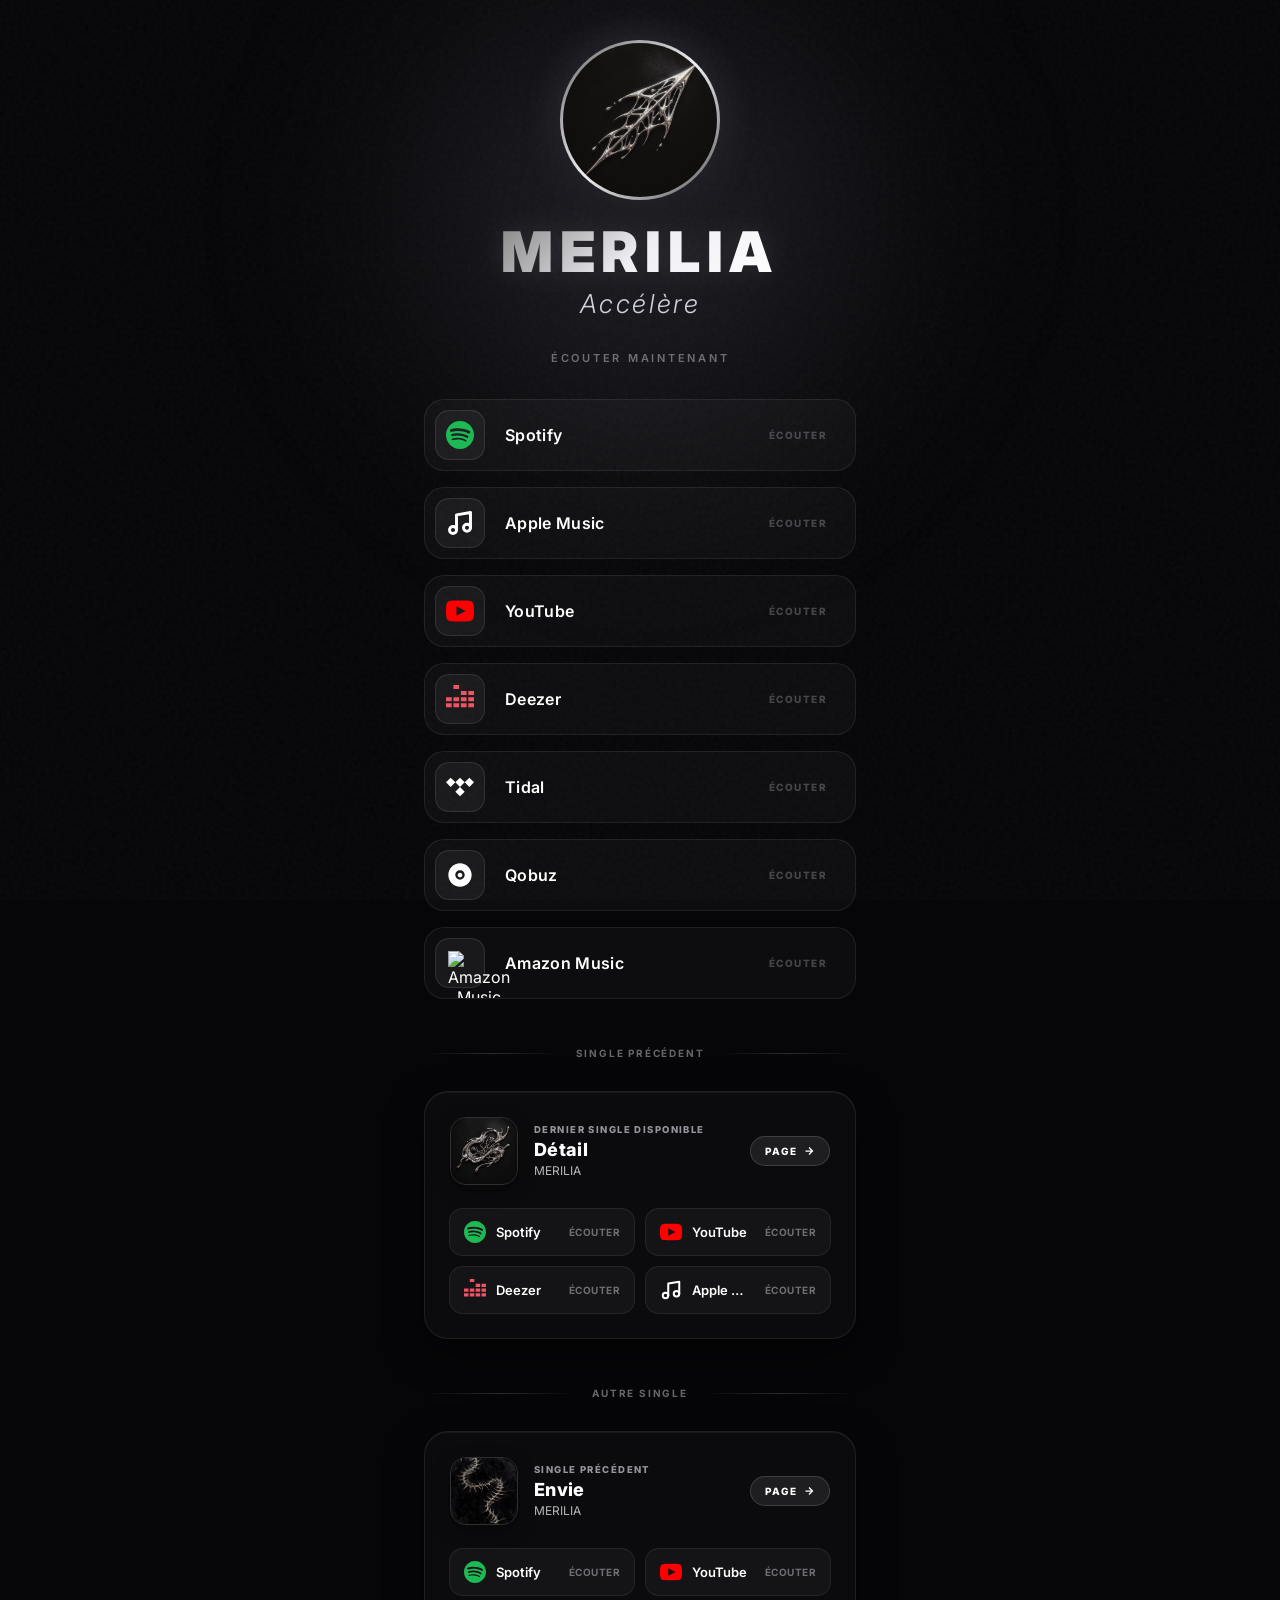
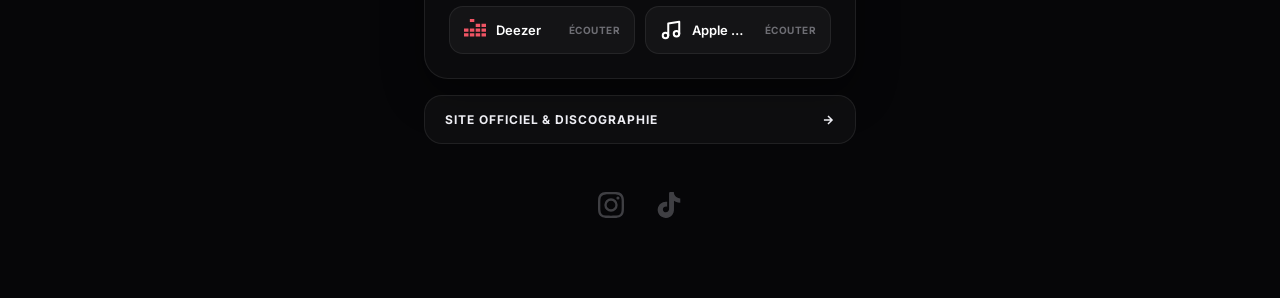
==== commit fce63d0c: "Add files via upload" ====
--- a/accelere.html
+++ b/accelere.html
@@ -1113,6 +1113,8 @@
         links: {}
       };
 
+      const isIOS = /iPad|iPhone|iPod/.test(navigator.userAgent) || (navigator.platform === 'MacIntel' && navigator.maxTouchPoints > 1);
+
       // Résolution automatique d'URL absolue pour les aperçus réseaux sociaux
       if (window.location.origin && window.location.origin !== 'null' && !window.location.origin.startsWith('file:')) {
         const ogImg = document.querySelector('meta[property="og:image"]');
@@ -1146,7 +1148,8 @@
         if (prev.pageUrl && document.getElementById('prev-page-link')) document.getElementById('prev-page-link').href = prev.pageUrl;
 
         if (prev.links) {
-          if (prev.links.spotify && document.getElementById('prev-link-spotify')) document.getElementById('prev-link-spotify').href = prev.links.spotify;
+          const prevSpotify = (isIOS && prev.links.spotify_ios) ? prev.links.spotify_ios : (prev.links.spotify || '');
+          if (prevSpotify && document.getElementById('prev-link-spotify')) document.getElementById('prev-link-spotify').href = prevSpotify.replace(/\/intl-[a-z]{2}(-[a-z]{2})?\//i, '/');
           if (prev.links.youtube && document.getElementById('prev-link-youtube')) document.getElementById('prev-link-youtube').href = prev.links.youtube;
           if (prev.links.deezer && document.getElementById('prev-link-deezer')) document.getElementById('prev-link-deezer').href = prev.links.deezer;
           if (prev.links.apple && document.getElementById('prev-link-apple')) document.getElementById('prev-link-apple').href = prev.links.apple;
@@ -1162,7 +1165,8 @@
         if (envie.pageUrl && document.getElementById('envie-page-link')) document.getElementById('envie-page-link').href = envie.pageUrl;
 
         if (envie.links) {
-          if (envie.links.spotify && document.getElementById('envie-link-spotify')) document.getElementById('envie-link-spotify').href = envie.links.spotify;
+          const envieSpotify = (isIOS && envie.links.spotify_ios) ? envie.links.spotify_ios : (envie.links.spotify || '');
+          if (envieSpotify && document.getElementById('envie-link-spotify')) document.getElementById('envie-link-spotify').href = envieSpotify.replace(/\/intl-[a-z]{2}(-[a-z]{2})?\//i, '/');
           if (envie.links.youtube && document.getElementById('envie-link-youtube')) document.getElementById('envie-link-youtube').href = envie.links.youtube;
           if (envie.links.deezer && document.getElementById('envie-link-deezer')) document.getElementById('envie-link-deezer').href = envie.links.deezer;
           if (envie.links.apple && document.getElementById('envie-link-apple')) document.getElementById('envie-link-apple').href = envie.links.apple;
@@ -1231,10 +1235,9 @@
         const platform = item.dataset.platform;
         let url = item.dataset.url;
 
-        const isIOS = /iPad|iPhone|iPod/.test(navigator.userAgent) || (navigator.platform === 'MacIntel' && navigator.maxTouchPoints > 1);
-
-        if (platform === 'spotify' && isIOS && mainLinks.spotify_ios) {
-          url = mainLinks.spotify_ios;
+        if (platform === 'spotify' && isIOS) {
+          url = mainLinks.spotify_ios || 'https://open.spotify.com/track/6FzudwpBaoczgmXxp5GBDF';
+          url = url.replace(/\/intl-[a-z]{2}(-[a-z]{2})?\//i, '/');
         }
 
         item.classList.add('success');
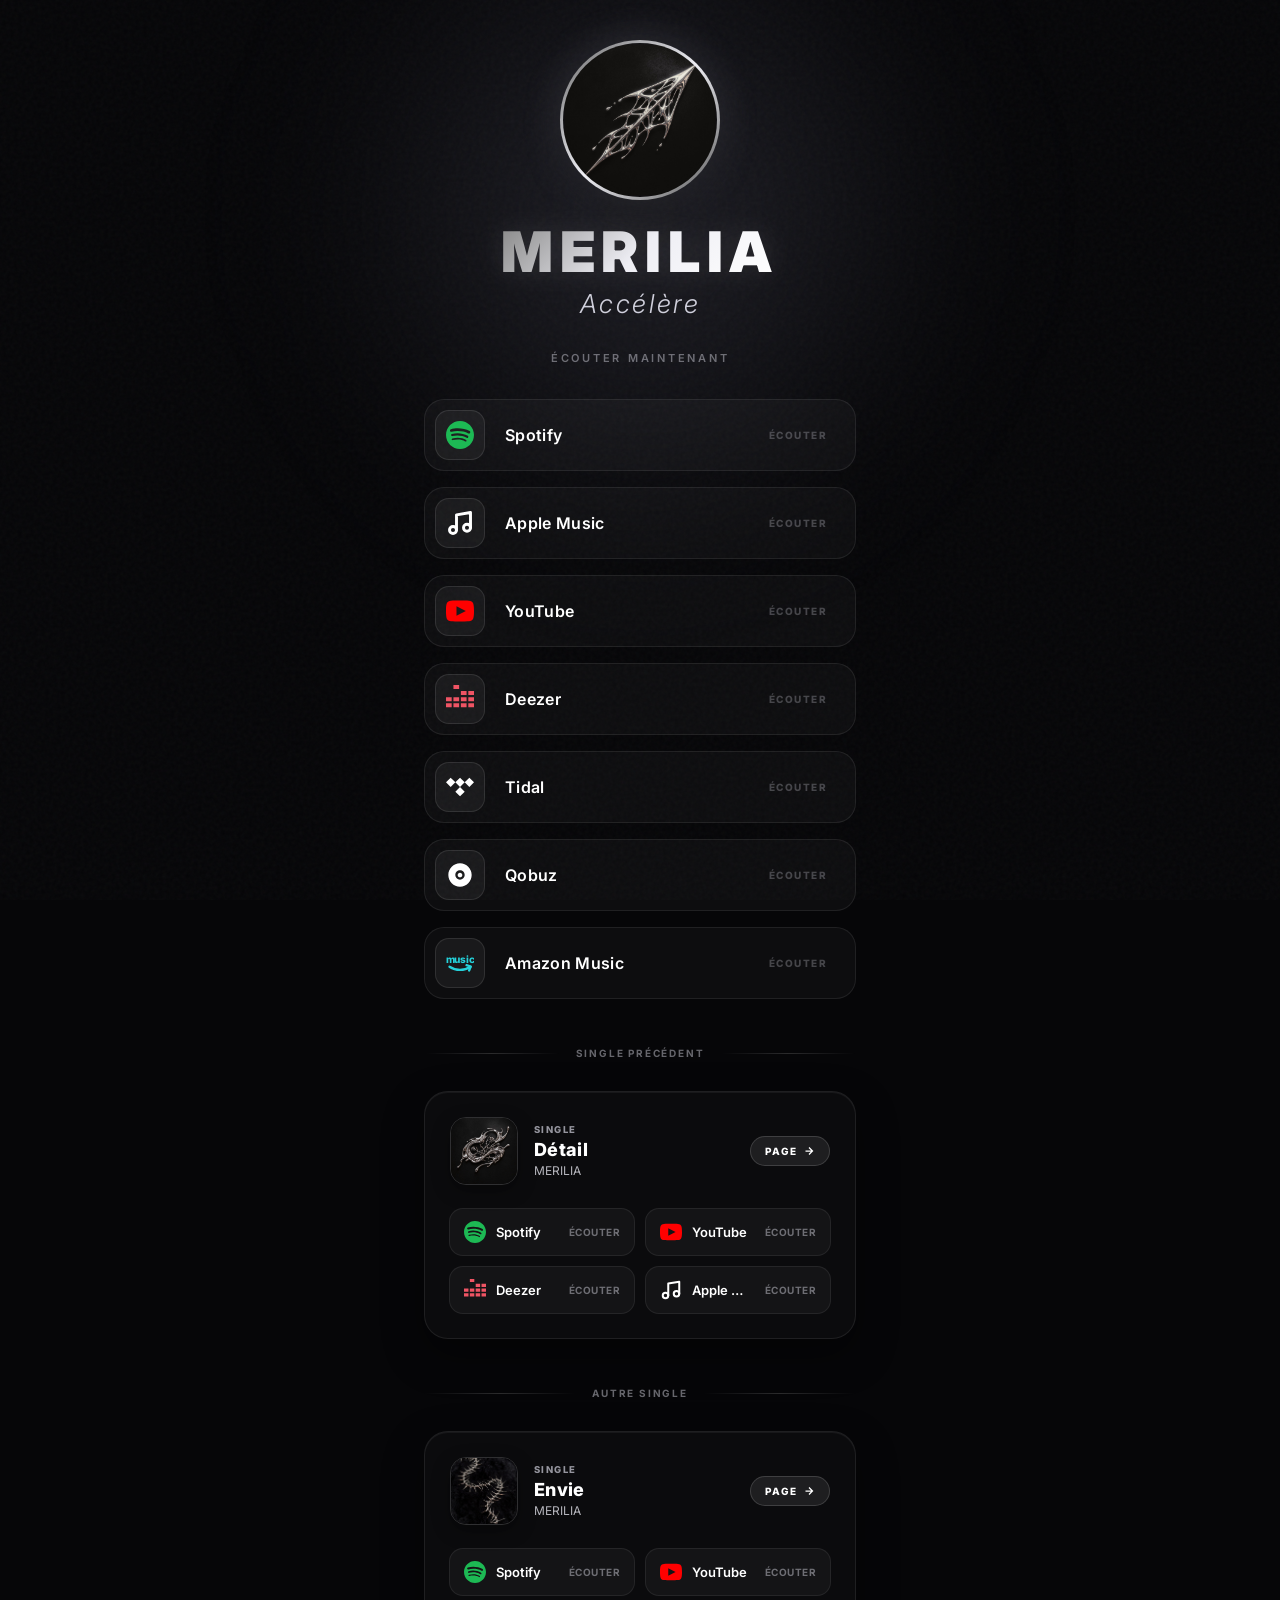
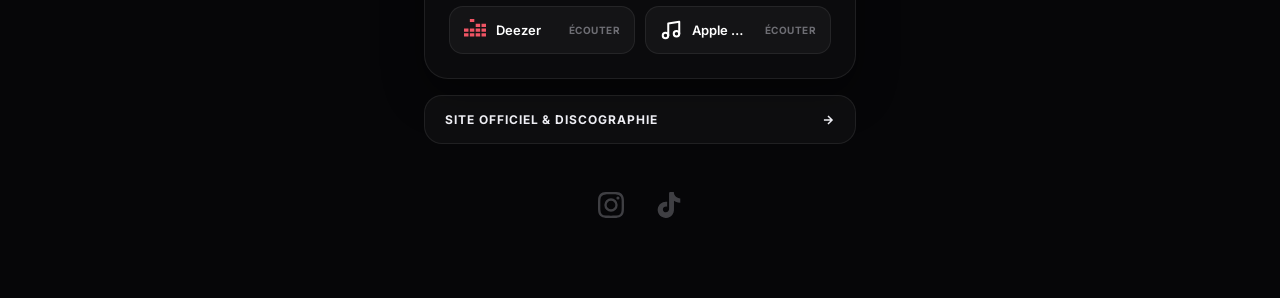
==== commit 5f975840: "Refonte : gabarit unique des pages titre, admin de publication, audit - Ouverture Spotify/plateforme" ====
--- a/accelere.html
+++ b/accelere.html
@@ -2,1071 +2,67 @@
 <html lang="fr">
 
 <head>
+  <!-- Page générée depuis release-template.html par admin.html — ne pas modifier à la main -->
   <meta charset="UTF-8">
-  <meta name="viewport" content="width=device-width, initial-scale=1.0, maximum-scale=1.0, user-scalable=no">
-  <meta name="description" content="MERILIA - Accélère. Nouveau single disponible maintenant sur toutes les plateformes de streaming.">
+  <meta name="viewport" content="width=device-width, initial-scale=1.0, viewport-fit=cover">
+  <meta name="description" content="MERILIA - Accélère. Single disponible sur toutes les plateformes de streaming.">
   <meta name="theme-color" content="#060608">
   <meta name="apple-mobile-web-app-status-bar-style" content="black-translucent">
-  <title>MERILIA - Accélère | Écouter maintenant</title>
+  <title>MERILIA - Accélère</title>
+  <link rel="canonical" href="https://merilia.saint-drop.com/accelere.html">
 
-  <!-- Open Graph / Social Media Preview (Facebook, WhatsApp, Discord, iMessage) -->
+  <!-- Open Graph / Aperçus réseaux sociaux (URLs absolues : lues sans JavaScript) -->
   <meta property="og:type" content="music.song">
   <meta property="og:site_name" content="MERILIA">
   <meta property="og:title" content="MERILIA - Accélère">
-  <meta property="og:description" content="Nouveau single disponible maintenant sur toutes les plateformes de streaming.">
-  <meta property="og:image" content="cover_accelere.jpg">
+  <meta property="og:description" content="Single disponible sur toutes les plateformes de streaming.">
+  <meta property="og:url" content="https://merilia.saint-drop.com/accelere.html">
+  <meta property="og:image" content="https://merilia.saint-drop.com/cover_accelere.jpg">
   <meta property="og:image:type" content="image/jpeg">
   <meta property="og:image:alt" content="MERILIA - Accélère Cover HD">
 
   <!-- Twitter / X Cards -->
   <meta name="twitter:card" content="summary_large_image">
   <meta name="twitter:title" content="MERILIA - Accélère">
-  <meta name="twitter:description" content="Nouveau single disponible maintenant sur toutes les plateformes de streaming.">
-  <meta name="twitter:image" content="cover_accelere.jpg">
+  <meta name="twitter:description" content="Single disponible sur toutes les plateformes de streaming.">
+  <meta name="twitter:image" content="https://merilia.saint-drop.com/cover_accelere.jpg">
   <meta name="twitter:image:alt" content="MERILIA - Accélère Cover HD">
+
   <link rel="preconnect" href="https://fonts.googleapis.com">
   <link rel="preconnect" href="https://fonts.gstatic.com" crossorigin>
   <link href="https://fonts.googleapis.com/css2?family=Inter:wght@300;400;500;600;700;800;900&display=swap" rel="stylesheet">
   <link rel="stylesheet" href="transitions.css">
+  <link rel="stylesheet" href="release.css">
+  <noscript><style>body { opacity: 1 !important; }</style></noscript>
+  <link rel="icon" href="favicon.svg" type="image/svg+xml">
   <link rel="preload" as="image" href="cover_accelere.jpg">
-  <link rel="preload" as="image" href="cover_detail.jpg">
-  <link rel="preload" as="image" href="cover_envie.jpg">
-  <link rel="prefetch" href="detail.html">
-  <link rel="prefetch" href="envie.html">
   <link rel="prefetch" href="index.html">
-  <style>
-    /* ============================================
-       🎨 DESIGN TOKENS - Silver / Chrome palette
-       ============================================ */
-    :root {
-      --bg: #060608;
-      --bg2: #0e0e12;
-      --card-border: rgba(255, 255, 255, 0.08);
-
-      /* Silver text hierarchy */
-      --t1: #ffffff;
-      --t2: rgba(240, 240, 248, 0.75);
-      --t3: rgba(220, 220, 230, 0.45);
-
-      /* Chrome / Silver accent */
-      --silver: #d0d0dc;
-      --silver-light: #e2e2ee;
-      --silver-bright: #eeeef4;
-      --silver-dim: rgba(192, 192, 204, 0.1);
-      --silver-glow: rgba(192, 192, 204, 0.25);
-
-      --font: 'Inter', -apple-system, BlinkMacSystemFont, sans-serif;
-      --ease: cubic-bezier(0.16, 1, 0.3, 1);
-      --spring: cubic-bezier(0.34, 1.56, 0.64, 1);
-    }
-
-    /* ============================================
-       RESET & BASE STYLES
-       ============================================ */
-    *,
-    *::before,
-    *::after {
-      margin: 0;
-      padding: 0;
-      box-sizing: border-box
-    }
-
-    html,
-    body {
-      min-height: 100%;
-      overflow-x: hidden;
-      overflow-y: auto;
-      background: var(--bg);
-    }
-
-    body {
-      font-family: var(--font);
-      color: var(--t1);
-      display: flex;
-      flex-direction: column;
-      align-items: center;
-      justify-content: flex-start;
-      -webkit-font-smoothing: antialiased;
-      -webkit-tap-highlight-color: transparent;
-      padding-bottom: 40px;
-    }
-
-    /* ============================================
-       BACKGROUND LAYERS
-       ============================================ */
-    .bg-ambient {
-      position: fixed;
-      inset: 0;
-      z-index: 0;
-      pointer-events: none;
-      overflow: hidden;
-    }
-
-    .bg-blur-orb {
-      position: absolute;
-      top: -15%;
-      left: 50%;
-      transform: translateX(-50%);
-      width: clamp(320px, 80vw, 700px);
-      height: clamp(320px, 80vw, 700px);
-      border-radius: 50%;
-      background: radial-gradient(circle, rgba(160, 160, 190, 0.18) 0%, rgba(6, 6, 8, 0) 70%);
-      filter: blur(80px);
-      will-change: transform;
-    }
-
-    .bg-noise {
-      position: fixed;
-      inset: 0;
-      z-index: 1;
-      opacity: 0.035;
-      pointer-events: none;
-      background-image: url("data:image/svg+xml,%3Csvg viewBox='0 0 256 256' xmlns='http://www.w3.org/2000/svg'%3E%3Cfilter id='n'%3E%3CfeTurbulence type='fractalNoise' baseFrequency='.9' numOctaves='4' stitchTiles='stitch'/%3E%3C/filter%3E%3Crect width='100%25' height='100%25' filter='url(%23n)'/%3E%3C/svg%3E");
-    }
-
-    /* ============================================
-       LAYOUT
-       ============================================ */
-    .container {
-      position: relative;
-      z-index: 3;
-      display: flex;
-      flex-direction: column;
-      align-items: center;
-      text-align: center;
-      padding: 40px 24px;
-      width: 100%;
-      max-width: 480px;
-      animation: fadeUp 1s var(--ease) both;
-    }
-
-    @keyframes fadeUp {
-      from {
-        opacity: 0;
-        transform: translateY(30px)
-      }
-
-      to {
-        opacity: 1;
-        transform: translateY(0)
-      }
-    }
-
-    @keyframes fadeIn {
-      from {
-        opacity: 0;
-        transform: translateY(10px);
-      }
-
-      to {
-        opacity: 1;
-        transform: translateY(0);
-      }
-    }
-
-    /* ============================================
-       HEADER - Cover Art & Artist Info
-       ============================================ */
-    .cover-circle {
-      width: clamp(140px, 36vw, 160px);
-      height: clamp(140px, 36vw, 160px);
-      border-radius: 50%;
-      padding: 3px;
-      background: linear-gradient(135deg, #666, var(--silver-bright), #555, var(--silver-bright), #666);
-      background-size: 200% 200%;
-      animation: fadeIn .8s .15s both, chromeShift 6s ease-in-out infinite;
-      margin-bottom: 24px;
-      box-shadow: 0 0 40px rgba(200, 200, 220, 0.18), 0 10px 30px rgba(0, 0, 0, 0.5);
-    }
-
-    .cover-circle img {
-      width: 100%;
-      height: 100%;
-      border-radius: 50%;
-      object-fit: cover;
-      display: block;
-    }
-
-    .artist-name {
-      font-size: clamp(38px, 11vw, 56px);
-      font-weight: 900;
-      letter-spacing: 0.12em;
-      text-transform: uppercase;
-      line-height: 1;
-      background: linear-gradient(135deg, #888, var(--silver-bright), #fff, var(--silver-bright), #888);
-      background-size: 200% 200%;
-      -webkit-background-clip: text;
-      -webkit-text-fill-color: transparent;
-      background-clip: text;
-      animation: fadeIn .8s .2s both, chromeShift 10s ease-in-out infinite;
-      margin-bottom: 8px;
-      filter: drop-shadow(0 0 15px rgba(255, 255, 255, 0.1));
-    }
-
-    @keyframes chromeShift {
-      0%, 100% { background-position: 0% 50% }
-      50% { background-position: 100% 50% }
-    }
-
-    .track-title {
-      font-size: clamp(20px, 5.5vw, 26px);
-      font-weight: 300;
-      font-style: italic;
-      letter-spacing: 0.1em;
-      color: var(--silver);
-      opacity: .85;
-      margin-bottom: 32px;
-      animation: fadeIn .8s .3s both;
-    }
-
-    .headline {
-      font-size: 11px;
-      font-weight: 600;
-      letter-spacing: 0.25em;
-      text-transform: uppercase;
-      color: var(--t3);
-      margin-bottom: 24px;
-      animation: fadeIn .8s .4s both;
-    }
-
-    /* ============================================
-       PLATFORM LIST (ACCÉLÈRE)
-       ============================================ */
-    .platform-list {
-      width: 100%;
-      display: flex;
-      flex-direction: column;
-      gap: 16px;
-      margin-top: 10px;
-      animation: fadeIn .8s .45s both;
-    }
-
-    .platform-item {
-      position: relative;
-      width: 100%;
-      height: 72px;
-      background: rgba(255, 255, 255, 0.03);
-      border: 1px solid rgba(255, 255, 255, 0.08);
-      border-radius: 20px;
-      display: flex;
-      align-items: center;
-      overflow: hidden;
-      backdrop-filter: blur(12px);
-      -webkit-backdrop-filter: blur(12px);
-      user-select: none;
-      touch-action: pan-y;
-      transition: border-color 0.3s, background 0.3s, transform 0.3s var(--ease);
-    }
-
-    .platform-item:hover {
-      background: rgba(255, 255, 255, 0.06);
-      border-color: rgba(255, 255, 255, 0.18);
-    }
-
-    .platform-item:hover .platform-icon {
-      transform: scale(1.1);
-    }
-
-    .platform-name {
-      font-size: 16px;
-      font-weight: 600;
-      color: var(--t1);
-      letter-spacing: 0.02em;
-      pointer-events: none;
-      z-index: 1;
-    }
-
-    .platform-icon-box {
-      width: 50px;
-      height: 50px;
-      margin-left: 10px;
-      margin-right: 20px;
-      background: rgba(255, 255, 255, 0.05);
-      border: 1px solid rgba(255, 255, 255, 0.1);
-      border-radius: 14px;
-      display: flex;
-      align-items: center;
-      justify-content: center;
-      transition: all 0.3s;
-      z-index: 1;
-      flex-shrink: 0;
-    }
-
-    .platform-item:hover .platform-icon-box {
-      background: rgba(255, 255, 255, 0.1);
-      border-color: rgba(255, 255, 255, 0.2);
-    }
-
-    .platform-icon {
-      width: 28px;
-      height: 28px;
-      fill: var(--silver-bright);
-      transition: transform 0.3s var(--spring);
-    }
-
-    /* Action label */
-    .platform-item-action {
-      position: absolute;
-      right: 28px;
-      font-size: 10px;
-      font-weight: 800;
-      letter-spacing: 0.15em;
-      color: var(--t3);
-      opacity: 0.6;
-      transition: all 0.3s;
-      z-index: 1;
-      pointer-events: none;
-      white-space: nowrap;
-    }
-
-    .platform-item:hover .platform-item-action {
-      color: var(--t1);
-      opacity: 1;
-      transform: translateX(5px);
-    }
-
-    .platform-item.success {
-      border-color: #fff;
-      background: rgba(255, 255, 255, 0.12);
-    }
-
-    .platform-item.success .platform-item-action {
-      content: '✓';
-      color: #fff;
-      opacity: 1;
-    }
-
-    .platform-item.hide-action .platform-item-action,
-    .platform-pill.hide-action .platform-pill-action {
-      display: none !important;
-    }
-
-    /* Platform Icon Colors */
-    .platform-item[data-platform="spotify"] .platform-icon { fill: #1DB954; }
-    .platform-item[data-platform="apple"] .platform-icon { fill: none; stroke: #fff; stroke-width: 2.5; stroke-linecap: round; stroke-linejoin: round; }
-    .platform-item[data-platform="youtube"] .platform-icon { fill: #FF0000; }
-    .platform-item[data-platform="deezer"] .platform-icon { fill: #EF5464; }
-    .platform-item[data-platform="tidal"] .platform-icon { fill: #ffffff; }
-    .platform-item[data-platform="qobuz"] .platform-icon { fill: #ffffff; }
-    .platform-item[data-platform="amazon"] .platform-icon { fill: transparent; }
-
-    /* ============================================
-       DIVIDER - Metallic hairline
-       ============================================ */
-    .section-divider {
-      width: 100%;
-      display: flex;
-      align-items: center;
-      justify-content: center;
-      gap: 16px;
-      margin: 48px 0 32px 0;
-      animation: fadeIn .8s .55s both;
-    }
-
-    .section-divider .line {
-      flex: 1;
-      height: 1px;
-      background: linear-gradient(90deg, transparent, rgba(255, 255, 255, 0.15), transparent);
-    }
-
-    .section-divider .badge {
-      font-size: 10px;
-      font-weight: 700;
-      letter-spacing: 0.18em;
-      text-transform: uppercase;
-      color: var(--t3);
-      white-space: nowrap;
-    }
-
-    /* ============================================
-       PREVIOUS SINGLE SECTIONS ("DÉTAIL" & "ENVIE")
-       ============================================ */
-    .previous-release-card {
-      width: 100%;
-      background: rgba(255, 255, 255, 0.025);
-      border: 1px solid rgba(255, 255, 255, 0.08);
-      border-radius: 24px;
-      padding: 24px;
-      backdrop-filter: blur(16px);
-      -webkit-backdrop-filter: blur(16px);
-      box-shadow: 0 16px 40px rgba(0, 0, 0, 0.4), inset 0 1px 0 rgba(255, 255, 255, 0.05);
-      text-align: left;
-      transition: border-color 0.3s ease;
-      animation: fadeIn .8s .7s both;
-    }
-
-    .previous-release-card:hover {
-      border-color: rgba(255, 255, 255, 0.15);
-    }
-
-    .prev-header-link {
-      display: flex;
-      align-items: center;
-      gap: 16px;
-      margin-bottom: 20px;
-      text-decoration: none;
-      color: inherit;
-      border-radius: 18px;
-      padding: 8px;
-      margin: -8px -8px 14px -8px;
-      transition: background 0.3s var(--ease), border-color 0.3s var(--ease);
-      border: 1px solid transparent;
-      cursor: pointer;
-    }
-
-    .prev-header-link:hover {
-      background: rgba(255, 255, 255, 0.06);
-      border-color: rgba(255, 255, 255, 0.15);
-    }
-
-    .prev-header-link:hover .prev-title {
-      color: var(--silver-bright);
-    }
-
-    .prev-header-link:hover .prev-cover-thumb {
-      transform: scale(1.04);
-      border-color: rgba(255, 255, 255, 0.3);
-    }
-
-    .prev-action-btn {
-      margin-left: auto;
-      display: flex;
-      align-items: center;
-      gap: 6px;
-      padding: 8px 14px;
-      border-radius: 50px;
-      background: rgba(255, 255, 255, 0.08);
-      border: 1px solid rgba(255, 255, 255, 0.15);
-      font-size: 10px;
-      font-weight: 800;
-      letter-spacing: 0.1em;
-      color: #fff;
-      transition: all 0.3s var(--ease);
-      flex-shrink: 0;
-    }
-
-    .prev-header-link:hover .prev-action-btn {
-      background: #fff;
-      color: #000;
-      border-color: #fff;
-      transform: translateX(3px);
-    }
-
-    .prev-cover-thumb {
-      width: 68px;
-      height: 68px;
-      border-radius: 16px;
-      overflow: hidden;
-      border: 1px solid rgba(255, 255, 255, 0.15);
-      box-shadow: 0 6px 18px rgba(0, 0, 0, 0.4);
-      flex-shrink: 0;
-      transition: transform 0.3s var(--spring), border-color 0.3s ease;
-    }
-
-    .prev-cover-thumb img {
-      width: 100%;
-      height: 100%;
-      object-fit: cover;
-      display: block;
-    }
-
-    .prev-info {
-      flex: 1;
-      min-width: 0;
-    }
-
-    .prev-tag {
-      font-size: 9.5px;
-      font-weight: 800;
-      letter-spacing: 0.15em;
-      text-transform: uppercase;
-      color: var(--silver);
-      opacity: 0.7;
-      margin-bottom: 4px;
-      display: block;
-    }
-
-    .prev-title {
-      font-size: 18px;
-      font-weight: 800;
-      color: #fff;
-      letter-spacing: 0.02em;
-      line-height: 1.2;
-    }
-
-    .prev-subtitle {
-      font-size: 12px;
-      color: var(--t2);
-      margin-top: 2px;
-    }
-
-    .prev-platforms-grid {
-      display: grid;
-      grid-template-columns: repeat(2, 1fr);
-      gap: 10px;
-    }
-
-    .platform-pill {
-      position: relative;
-      display: flex;
-      align-items: center;
-      gap: 10px;
-      padding: 12px 14px;
-      background: rgba(255, 255, 255, 0.04);
-      border: 1px solid rgba(255, 255, 255, 0.07);
-      border-radius: 14px;
-      color: var(--t1);
-      text-decoration: none;
-      font-size: 13px;
-      font-weight: 600;
-      overflow: hidden;
-      transition: all 0.25s var(--ease);
-    }
-
-    .platform-pill:hover {
-      background: rgba(255, 255, 255, 0.09);
-      border-color: rgba(255, 255, 255, 0.2);
-      transform: translateY(-2px);
-    }
-
-    .platform-pill-icon {
-      width: 22px;
-      height: 22px;
-      display: flex;
-      align-items: center;
-      justify-content: center;
-      flex-shrink: 0;
-      z-index: 1;
-    }
-
-    .platform-pill-icon svg {
-      width: 100%;
-      height: 100%;
-      fill: currentColor;
-    }
-
-    .platform-pill[data-platform="spotify"] .platform-pill-icon { color: #1DB954; }
-    .platform-pill[data-platform="youtube"] .platform-pill-icon { color: #FF0000; }
-    .platform-pill[data-platform="deezer"] .platform-pill-icon { color: #EF5464; }
-    .platform-pill[data-platform="apple"] .platform-pill-icon { color: #fff; }
-    .platform-pill[data-platform="apple"] .platform-pill-icon svg { fill: none; stroke: currentColor; stroke-width: 2.2; stroke-linecap: round; stroke-linejoin: round; }
-
-    .platform-pill-name {
-      z-index: 1;
-      white-space: nowrap;
-      overflow: hidden;
-      text-overflow: ellipsis;
-    }
-
-    .platform-pill-action {
-      margin-left: auto;
-      font-size: 10px;
-      font-weight: 700;
-      color: var(--t3);
-      letter-spacing: 0.05em;
-      z-index: 1;
-      white-space: nowrap;
-    }
-
-    .platform-pill:hover .platform-pill-action {
-      color: #fff;
-    }
-
-    @media (max-width: 380px) {
-      .platform-pill-action { display: none !important; }
-    }
-
-    /* Main site discovery pill */
-    .site-link-card {
-      width: 100%;
-      margin-top: 16px;
-      padding: 16px 20px;
-      background: rgba(255, 255, 255, 0.03);
-      border: 1px solid rgba(255, 255, 255, 0.08);
-      border-radius: 18px;
-      display: flex;
-      align-items: center;
-      justify-content: space-between;
-      color: var(--silver-bright);
-      text-decoration: none;
-      font-size: 12px;
-      font-weight: 700;
-      letter-spacing: 0.08em;
-      text-transform: uppercase;
-      transition: all 0.3s var(--ease);
-      animation: fadeIn .8s .75s both;
-    }
-
-    .site-link-card:hover {
-      background: rgba(255, 255, 255, 0.07);
-      border-color: rgba(255, 255, 255, 0.22);
-      transform: translateY(-2px);
-      color: #fff;
-    }
-
-    /* ============================================
-       FOOTER
-       ============================================ */
-    .footer {
-      margin-top: 48px;
-      width: 100%;
-      display: flex;
-      justify-content: center;
-      animation: fadeIn .8s .8s both;
-    }
-
-    .social-links {
-      display: flex;
-      gap: 32px;
-    }
-
-    .social-link {
-      color: var(--t3);
-      display: flex;
-      align-items: center;
-      justify-content: center;
-      transition: all 0.3s var(--ease);
-      opacity: 0.6;
-      text-decoration: none;
-    }
-
-    .social-link:hover {
-      opacity: 1;
-      transform: translateY(-3px);
-      color: var(--t1);
-    }
-
-    .social-icon {
-      width: 26px;
-      height: 26px;
-      fill: currentColor;
-    }
-
-    /* ============================================
-       📱 TIKTOK IN-APP BROWSER ASSISTANT MODAL
-       ============================================ */
-    .tt-modal-ov {
-      position: fixed;
-      inset: 0;
-      z-index: 9999;
-      display: flex;
-      align-items: center;
-      justify-content: center;
-      background: rgba(4, 4, 6, 0.88);
-      backdrop-filter: blur(14px);
-      -webkit-backdrop-filter: blur(14px);
-      opacity: 0;
-      pointer-events: none;
-      transition: opacity 0.4s var(--ease);
-      padding: 20px;
-    }
-
-    .tt-modal-ov.active {
-      opacity: 1;
-      pointer-events: auto;
-    }
-
-    .tt-modal-card {
-      width: 100%;
-      max-width: 400px;
-      background: rgba(14, 14, 18, 0.95);
-      border: 1px solid rgba(255, 255, 255, 0.1);
-      border-radius: 28px;
-      padding: 36px 24px 28px 24px;
-      box-shadow: 0 25px 60px rgba(0, 0, 0, 0.8);
-      transform: translateY(30px) scale(0.95);
-      transition: transform 0.4s var(--spring), opacity 0.4s var(--ease);
-      opacity: 0;
-      display: flex;
-      flex-direction: column;
-      position: relative;
-    }
-
-    .tt-modal-ov.active .tt-modal-card {
-      transform: translateY(0) scale(1);
-      opacity: 1;
-    }
-
-    .tt-modal-close {
-      position: absolute;
-      top: 16px;
-      right: 16px;
-      background: rgba(255, 255, 255, 0.06);
-      border: 1px solid rgba(255, 255, 255, 0.1);
-      width: 32px;
-      height: 32px;
-      border-radius: 50%;
-      display: flex;
-      align-items: center;
-      justify-content: center;
-      cursor: pointer;
-      color: var(--t2);
-      transition: all 0.2s ease;
-    }
-
-    .tt-modal-close:hover {
-      background: rgba(255, 255, 255, 0.15);
-      color: #fff;
-    }
-
-    .tt-modal-close svg {
-      width: 14px;
-      height: 14px;
-      fill: currentColor;
-    }
-
-    .tt-modal-title {
-      font-size: clamp(20px, 5.5vw, 24px);
-      font-weight: 800;
-      text-align: center;
-      margin-bottom: 8px;
-      background: linear-gradient(135deg, #fff, var(--silver-bright));
-      -webkit-background-clip: text;
-      -webkit-text-fill-color: transparent;
-      background-clip: text;
-      line-height: 1.25;
-    }
-
-    .tt-modal-subtitle {
-      font-size: 13.5px;
-      color: var(--t2);
-      text-align: center;
-      line-height: 1.5;
-      margin-bottom: 20px;
-    }
-
-    .tt-modal-instruction {
-      font-size: 13px;
-      color: var(--t2);
-      text-align: center;
-      margin-bottom: 12px;
-      line-height: 1.4;
-    }
-
-    .tt-track-container {
-      display: flex;
-      flex-direction: column;
-      align-items: center;
-      gap: 12px;
-      background: rgba(255, 255, 255, 0.03);
-      border: 1px solid rgba(255, 255, 255, 0.08);
-      border-radius: 20px;
-      padding: 18px 16px;
-    }
-
-    .tt-track-display {
-      display: block;
-      font-size: 17px;
-      font-weight: 800;
-      color: #fff;
-      letter-spacing: 0.04em;
-    }
-
-    .tt-copy-btn {
-      display: inline-flex;
-      align-items: center;
-      justify-content: center;
-      gap: 8px;
-      width: 100%;
-      max-width: 260px;
-      padding: 14px 22px;
-      border-radius: 50px;
-      border: none;
-      background: linear-gradient(135deg, #1ed760, #1DB954);
-      color: #000;
-      font-family: var(--font);
-      font-size: 13px;
-      font-weight: 800;
-      letter-spacing: 0.05em;
-      text-transform: uppercase;
-      cursor: pointer;
-      transition: all 0.3s var(--ease);
-      box-shadow: 0 6px 20px rgba(29, 185, 84, 0.35);
-    }
-
-    .tt-copy-btn:hover {
-      transform: translateY(-2px);
-      box-shadow: 0 10px 25px rgba(29, 185, 84, 0.5);
-    }
-
-    .tt-copy-btn.copied {
-      background: #fff !important;
-      color: #1DB954 !important;
-    }
-
-    .tt-copy-btn svg {
-      width: 16px;
-      height: 16px;
-      fill: currentColor;
-    }
-  </style>
 </head>
 
-<body>
+<body data-release="accelere">
 
   <div class="bg-ambient" aria-hidden="true">
     <div class="bg-blur-orb"></div>
   </div>
   <div class="bg-noise" aria-hidden="true"></div>
 
-  <main class="container">
-    <div class="cover-circle">
-      <img src="cover_accelere.jpg" alt="MERILIA - Accélère" id="cover-img">
-    </div>
-
-    <h1 class="artist-name" id="artist-name">MERILIA</h1>
-    <p class="track-title" id="track-title">Accélère</p>
-
-    <p class="headline">ÉCOUTER MAINTENANT</p>
-
-    <div class="platform-list">
-      <!-- Spotify -->
-      <div class="platform-item" data-platform="spotify" id="btn-spotify" style="display:none;">
-        <div class="platform-icon-box">
-          <div class="platform-icon">
-            <svg viewBox="0 0 24 24"><path d="M12 0C5.373 0 0 5.373 0 12s5.373 12 12 12 12-5.373 12-12S18.627 0 12 0zm5.503 17.306c-.215.353-.674.464-1.027.249-2.863-1.748-6.467-2.144-10.712-1.173-.404.092-.81-.157-.903-.561-.092-.403.157-.809.561-.902 4.646-1.063 8.625-.615 11.832 1.34.353.215.464.674.249 1.027zm1.468-3.259c-.27.44-.847.579-1.287.308-3.277-2.014-8.273-2.597-12.149-1.42-.497.151-1.024-.131-1.174-.627-.151-.497.131-1.024.627-1.174 4.429-1.344 9.94-.693 13.676 1.605.44.271.579.848.308 1.288zm.139-3.391c-3.931-2.333-10.428-2.55-14.218-1.4c-.603.183-1.246-.168-1.429-.771-.183-.603.168-1.246.771-1.429 4.343-1.32 11.523-1.054 16.002 1.604.542.321.721 1.024.399 1.565-.321.543-1.024.722-1.565.401-.001 0-.001 0-.001 0z"/></svg>
-          </div>
-        </div>
-        <div class="platform-name">Spotify</div>
-        <span class="platform-item-action">ÉCOUTER</span>
-      </div>
-
-      <!-- Apple Music -->
-      <div class="platform-item" data-platform="apple" id="btn-apple" style="display:none;">
-        <div class="platform-icon-box">
-          <div class="platform-icon">
-            <svg viewBox="0 0 24 24" fill="none" stroke="currentColor" stroke-width="2.5" stroke-linecap="round" stroke-linejoin="round">
-              <path d="M9 18V5l12-2v13"></path>
-              <circle cx="6" cy="18" r="3"></circle>
-              <circle cx="18" cy="16" r="3"></circle>
-            </svg>
-          </div>
-        </div>
-        <div class="platform-name">Apple Music</div>
-        <span class="platform-item-action">ÉCOUTER</span>
-      </div>
-
-      <!-- YouTube -->
-      <div class="platform-item" data-platform="youtube" id="btn-youtube" style="display:none;">
-        <div class="platform-icon-box">
-          <div class="platform-icon">
-            <svg viewBox="0 0 24 24"><path d="M19.615 3.184c-3.604-.246-11.631-.245-15.23 0-3.897.266-4.356 2.62-4.385 8.816.029 6.185.484 8.549 4.385 8.816 3.6.245 11.626.246 15.23 0 3.897-.266 4.356-2.62 4.385-8.816-.029-6.185-.484-8.549-4.385-8.816zm-10.615 12.816v-8l8 3.993-8 4.007z"/></svg>
-          </div>
-        </div>
-        <div class="platform-name">YouTube</div>
-        <span class="platform-item-action">ÉCOUTER</span>
-      </div>
-
-      <!-- Deezer -->
-      <div class="platform-item" data-platform="deezer" id="btn-deezer" style="display:none;">
-        <div class="platform-icon-box">
-          <div class="platform-icon">
-            <svg viewBox="0 0 24 24"><path d="M19.125 15.656h4.875v3.469h-4.875v-3.469zm-6.375 0h4.875v3.469h-4.875v-3.469zm-6.375 0h4.875v3.469h-4.875v-3.469zm-6.375 0h4.875v3.469h-4.875v-3.469zm19.125-5.25h4.875v3.469h-4.875v-3.469zm-6.375 0h4.875v3.469h-4.875v-3.469zm-6.375 0h4.875v3.469h-4.875v-3.469zm-6.375 0h4.875v3.469h-4.875v-3.469zm19.125-5.25h4.875v3.469h-4.875v-3.469zm-6.375 0h4.875v3.469h-4.875v-3.469zm-6.375 10.5h4.875v3.469h-4.875v-3.469zm0-15.75h4.875v3.469h-4.875v-3.469zm-6.375 10.5h4.875v3.469h-4.875v-3.469z"/></svg>
-          </div>
-        </div>
-        <div class="platform-name">Deezer</div>
-        <span class="platform-item-action">ÉCOUTER</span>
-      </div>
-
-      <!-- Tidal -->
-      <div class="platform-item" data-platform="tidal" id="btn-tidal" style="display:none;">
-        <div class="platform-icon-box">
-          <div class="platform-icon">
-            <svg viewBox="0 0 24 24"><path d="M12.012 3.992L8.008 7.996 4.004 3.992 0 7.996 4.004 12l4.004-4.004L12.012 12l-4.004 4.004 4.004 4.004 4.004-4.004L12.012 12l4.004-4.004-4.004-4.004zM16.042 7.996l3.979-3.979L24 7.996l-3.979 3.979z"/></svg>
-          </div>
-        </div>
-        <div class="platform-name">Tidal</div>
-        <span class="platform-item-action">ÉCOUTER</span>
-      </div>
-
-      <!-- Qobuz -->
-      <div class="platform-item" data-platform="qobuz" id="btn-qobuz" style="display:none;">
-        <div class="platform-icon-box">
-          <div class="platform-icon">
-            <svg viewBox="0 0 24 24"><path d="M12 2C6.48 2 2 6.48 2 12s4.48 10 10 10 10-4.48 10-10S17.52 2 12 2zm0 14c-2.21 0-4-1.79-4-4s1.79-4 4-4 4 1.79 4 4-1.79 4-4 4zm0-6c-1.1 0-2 .9-2 2s.9 2 2 2 2-.9 2-2-.9-2-2-2z"/></svg>
-          </div>
-        </div>
-        <div class="platform-name">Qobuz</div>
-        <span class="platform-item-action">ÉCOUTER</span>
-      </div>
-
-      <!-- Amazon Music -->
-      <div class="platform-item" data-platform="amazon" id="btn-amazon" style="display:none;">
-        <div class="platform-icon-box">
-          <div class="platform-icon" style="padding: 2px;">
-            <img src="https://img.icons8.com/?size=512&id=lxwUaALAeQmr&format=png" alt="Amazon Music" style="width:100%; height:100%; object-fit:contain;">
-          </div>
-        </div>
-        <div class="platform-name">Amazon Music</div>
-        <span class="platform-item-action">ÉCOUTER</span>
-      </div>
-    </div>
-
-    <!-- Separator -->
-    <div class="section-divider">
-      <div class="line"></div>
-      <span class="badge">SINGLE PRÉCÉDENT</span>
-      <div class="line"></div>
-    </div>
-
-    <!-- PREVIOUS SINGLE STREAMING SECTION ("DÉTAIL") -->
-    <section class="previous-release-card" aria-label="Écouter le titre précédent Détail">
-      <a href="detail.html" class="prev-header-link" id="prev-page-link" title="Ouvrir la page du titre Détail">
-        <div class="prev-cover-thumb">
-          <img src="cover_detail.jpg" alt="MERILIA - Détail" id="prev-cover-img">
-        </div>
-        <div class="prev-info">
-          <span class="prev-tag" id="prev-badge">SINGLE PRÉCÉDENT</span>
-          <h2 class="prev-title" id="prev-title">Détail</h2>
-          <p class="prev-subtitle" id="prev-artist">MERILIA</p>
-        </div>
-        <div class="prev-action-btn">
-          <span>PAGE</span>
-          <svg width="12" height="12" viewBox="0 0 24 24" fill="none" stroke="currentColor" stroke-width="2.5"><path d="M5 12h14M12 5l7 7-7 7"/></svg>
-        </div>
-      </a>
-
-      <div class="prev-platforms-grid" id="prev-platforms-grid">
-        <!-- Spotify -->
-        <a href="https://spotify.openinapp.co/jobgo" target="_blank" class="platform-pill" data-platform="spotify" id="prev-link-spotify">
-          <div class="platform-pill-icon">
-            <svg viewBox="0 0 24 24"><path d="M12 0C5.373 0 0 5.373 0 12s5.373 12 12 12 12-5.373 12-12S18.627 0 12 0zm5.503 17.306c-.215.353-.674.464-1.027.249-2.863-1.748-6.467-2.144-10.712-1.173-.404.092-.81-.157-.903-.561-.092-.403.157-.809.561-.902 4.646-1.063 8.625-.615 11.832 1.34.353.215.464.674.249 1.027zm1.468-3.259c-.27.44-.847.579-1.287.308-3.277-2.014-8.273-2.597-12.149-1.42-.497.151-1.024-.131-1.174-.627-.151-.497.131-1.024.627-1.174 4.429-1.344 9.94-.693 13.676 1.605.44.271.579.848.308 1.288zm.139-3.391c-3.931-2.333-10.428-2.55-14.218-1.4c-.603.183-1.246-.168-1.429-.771-.183-.603.168-1.246.771-1.429 4.343-1.32 11.523-1.054 16.002 1.604.542.321.721 1.024.399 1.565-.321.543-1.024.722-1.565.401-.001 0-.001 0-.001 0z"/></svg>
-          </div>
-          <span class="platform-pill-name">Spotify</span>
-          <span class="platform-pill-action">ÉCOUTER</span>
-        </a>
-
-        <!-- YouTube -->
-        <a href="https://youtube.openinapp.co/DETAIL" target="_blank" class="platform-pill" data-platform="youtube" id="prev-link-youtube">
-          <div class="platform-pill-icon">
-            <svg viewBox="0 0 24 24"><path d="M19.615 3.184c-3.604-.246-11.631-.245-15.23 0-3.897.266-4.356 2.62-4.385 8.816.029 6.185.484 8.549 4.385 8.816 3.6.245 11.626.246 15.23 0 3.897-.266 4.356-2.62 4.385-8.816-.029-6.185-.484-8.549-4.385-8.816zm-10.615 12.816v-8l8 3.993-8 4.007z"/></svg>
-          </div>
-          <span class="platform-pill-name">YouTube</span>
-          <span class="platform-pill-action">ÉCOUTER</span>
-        </a>
-
-        <!-- Deezer -->
-        <a href="https://deezer.openinapp.link/detail" target="_blank" class="platform-pill" data-platform="deezer" id="prev-link-deezer">
-          <div class="platform-pill-icon">
-            <svg viewBox="0 0 24 24"><path d="M19.125 15.656h4.875v3.469h-4.875v-3.469zm-6.375 0h4.875v3.469h-4.875v-3.469zm-6.375 0h4.875v3.469h-4.875v-3.469zm-6.375 0h4.875v3.469h-4.875v-3.469zm19.125-5.25h4.875v3.469h-4.875v-3.469zm-6.375 0h4.875v3.469h-4.875v-3.469zm-6.375 0h4.875v3.469h-4.875v-3.469zm-6.375 0h4.875v3.469h-4.875v-3.469zm19.125-5.25h4.875v3.469h-4.875v-3.469zm-6.375 0h4.875v3.469h-4.875v-3.469zm-6.375 10.5h4.875v3.469h-4.875v-3.469zm0-15.75h4.875v3.469h-4.875v-3.469zm-6.375 10.5h4.875v3.469h-4.875v-3.469z"/></svg>
-          </div>
-          <span class="platform-pill-name">Deezer</span>
-          <span class="platform-pill-action">ÉCOUTER</span>
-        </a>
-
-        <!-- Apple Music -->
-        <a href="https://applemusic.oia.bio/DETAIL-Applemusic" target="_blank" class="platform-pill" data-platform="apple" id="prev-link-apple">
-          <div class="platform-pill-icon">
-            <svg viewBox="0 0 24 24" fill="none" stroke="currentColor" stroke-width="2.2" stroke-linecap="round" stroke-linejoin="round">
-              <path d="M9 18V5l12-2v13"></path><circle cx="6" cy="18" r="3"></circle><circle cx="18" cy="16" r="3"></circle>
-            </svg>
-          </div>
-          <span class="platform-pill-name">Apple Music</span>
-          <span class="platform-pill-action">ÉCOUTER</span>
-        </a>
-      </div>
-    </section>
-
-    <!-- Separator -->
-    <div class="section-divider">
-      <div class="line"></div>
-      <span class="badge">AUTRE SINGLE</span>
-      <div class="line"></div>
-    </div>
-
-    <!-- PREVIOUS SINGLE STREAMING SECTION ("ENVIE") -->
-    <section class="previous-release-card" aria-label="Écouter le titre Envie">
-      <a href="envie.html" class="prev-header-link" id="envie-page-link" title="Ouvrir la page du titre Envie">
-        <div class="prev-cover-thumb">
-          <img src="cover_envie.jpg" alt="MERILIA - Envie" id="envie-cover-img">
-        </div>
-        <div class="prev-info">
-          <span class="prev-tag" id="envie-badge">SINGLE</span>
-          <h2 class="prev-title" id="envie-title">Envie</h2>
-          <p class="prev-subtitle" id="envie-artist">MERILIA</p>
-        </div>
-        <div class="prev-action-btn">
-          <span>PAGE</span>
-          <svg width="12" height="12" viewBox="0 0 24 24" fill="none" stroke="currentColor" stroke-width="2.5"><path d="M5 12h14M12 5l7 7-7 7"/></svg>
-        </div>
-      </a>
-
-      <div class="prev-platforms-grid" id="envie-platforms-grid">
-        <!-- Spotify -->
-        <a href="https://spotify.openinapp.co/31xu3" target="_blank" class="platform-pill" data-platform="spotify" id="envie-link-spotify">
-          <div class="platform-pill-icon">
-            <svg viewBox="0 0 24 24"><path d="M12 0C5.373 0 0 5.373 0 12s5.373 12 12 12 12-5.373 12-12S18.627 0 12 0zm5.503 17.306c-.215.353-.674.464-1.027.249-2.863-1.748-6.467-2.144-10.712-1.173-.404.092-.81-.157-.903-.561-.092-.403.157-.809.561-.902 4.646-1.063 8.625-.615 11.832 1.34.353.215.464.674.249 1.027zm1.468-3.259c-.27.44-.847.579-1.287.308-3.277-2.014-8.273-2.597-12.149-1.42-.497.151-1.024-.131-1.174-.627-.151-.497.131-1.024.627-1.174 4.429-1.344 9.94-.693 13.676 1.605.44.271.579.848.308 1.288zm.139-3.391c-3.931-2.333-10.428-2.55-14.218-1.4c-.603.183-1.246-.168-1.429-.771-.183-.603.168-1.246.771-1.429 4.343-1.32 11.523-1.054 16.002 1.604.542.321.721 1.024.399 1.565-.321.543-1.024.722-1.565.401-.001 0-.001 0-.001 0z"/></svg>
-          </div>
-          <span class="platform-pill-name">Spotify</span>
-          <span class="platform-pill-action">ÉCOUTER</span>
-        </a>
-
-        <!-- YouTube -->
-        <a href="https://yt.openinapp.co/c5d74" target="_blank" class="platform-pill" data-platform="youtube" id="envie-link-youtube">
-          <div class="platform-pill-icon">
-            <svg viewBox="0 0 24 24"><path d="M19.615 3.184c-3.604-.246-11.631-.245-15.23 0-3.897.266-4.356 2.62-4.385 8.816.029 6.185.484 8.549 4.385 8.816 3.6.245 11.626.246 15.23 0 3.897-.266 4.356-2.62 4.385-8.816-.029-6.185-.484-8.549-4.385-8.816zm-10.615 12.816v-8l8 3.993-8 4.007z"/></svg>
-          </div>
-          <span class="platform-pill-name">YouTube</span>
-          <span class="platform-pill-action">ÉCOUTER</span>
-        </a>
-
-        <!-- Deezer -->
-        <a href="https://openinapp.link/deezermeriliaenvie" target="_blank" class="platform-pill" data-platform="deezer" id="envie-link-deezer">
-          <div class="platform-pill-icon">
-            <svg viewBox="0 0 24 24"><path d="M19.125 15.656h4.875v3.469h-4.875v-3.469zm-6.375 0h4.875v3.469h-4.875v-3.469zm-6.375 0h4.875v3.469h-4.875v-3.469zm-6.375 0h4.875v3.469h-4.875v-3.469zm19.125-5.25h4.875v3.469h-4.875v-3.469zm-6.375 0h4.875v3.469h-4.875v-3.469zm-6.375 0h4.875v3.469h-4.875v-3.469zm-6.375 0h4.875v3.469h-4.875v-3.469zm19.125-5.25h4.875v3.469h-4.875v-3.469zm-6.375 0h4.875v3.469h-4.875v-3.469zm-6.375 10.5h4.875v3.469h-4.875v-3.469zm0-15.75h4.875v3.469h-4.875v-3.469zm-6.375 10.5h4.875v3.469h-4.875v-3.469z"/></svg>
-          </div>
-          <span class="platform-pill-name">Deezer</span>
-          <span class="platform-pill-action">ÉCOUTER</span>
-        </a>
-
-        <!-- Apple Music -->
-        <a href="https://applemusic.openinapp.co/od4mg" target="_blank" class="platform-pill" data-platform="apple" id="envie-link-apple">
-          <div class="platform-pill-icon">
-            <svg viewBox="0 0 24 24" fill="none" stroke="currentColor" stroke-width="2.2" stroke-linecap="round" stroke-linejoin="round">
-              <path d="M9 18V5l12-2v13"></path><circle cx="6" cy="18" r="3"></circle><circle cx="18" cy="16" r="3"></circle>
-            </svg>
-          </div>
-          <span class="platform-pill-name">Apple Music</span>
-          <span class="platform-pill-action">ÉCOUTER</span>
-        </a>
-      </div>
-    </section>
-
-    <!-- Link to official site / full discography -->
-    <a href="index.html" class="site-link-card" aria-label="Visiter le site officiel de MERILIA">
-      <span>Site Officiel & Discographie</span>
-      <svg width="14" height="14" viewBox="0 0 24 24" fill="none" stroke="currentColor" stroke-width="2.5"><path d="M5 12h14M12 5l7 7-7 7"/></svg>
-    </a>
-
-    <!-- Footer -->
-    <footer class="footer">
-      <div class="social-links">
-        <a href="https://instagram.com/merilia_dnb" class="social-link" target="_blank" aria-label="Instagram" id="social-ig">
-          <svg class="social-icon" viewBox="0 0 24 24">
-            <path
-              d="M12 2.163c3.204 0 3.584.012 4.85.07 3.252.148 4.771 1.691 4.919 4.919.058 1.265.069 1.645.069 4.849 0 3.205-.012 3.584-.069 4.849-.149 3.225-1.664 4.771-4.919 4.919-1.266.058-1.644.07-4.85.07-3.204 0-3.584-.012-4.849-.07-3.26-.149-4.771-1.699-4.919-4.92-.058-1.265-.07-1.644-.07-4.849 0-3.204.013-3.583.07-4.849.149-3.227 1.664-4.771 4.919-4.919 1.266-.057 1.645-.069 4.849-.069zM12 0C8.741 0 8.333.014 7.053.072 2.695.272.273 2.69.073 7.052.014 8.333 0 8.741 0 12c0 3.259.014 3.668.072 4.948.2 4.358 2.618 6.78 6.98 6.98 1.281.058 1.689.072 4.948.072 3.259 0 3.668-.014 4.948-.072 4.354-.2 6.782-2.618 6.979-6.98.059-1.28.073-1.689.073-4.948 0-3.259-.014-3.667-.072-4.947-.196-4.354-2.617-6.78-6.979-6.98C15.668.014 15.259 0 12 0zm0 5.838a6.162 6.162 0 100 12.324 6.162 6.162 0 000-12.324zM12 16a4 4 0 110-8 4 4 0 010 8zm6.406-11.845a1.44 1.44 0 100 2.881 1.44 1.44 0 000-2.881z" />
-          </svg>
-        </a>
-        <a href="https://tiktok.com/@merilia_dnb" class="social-link" target="_blank" aria-label="TikTok" id="social-tt">
-          <svg class="social-icon" viewBox="0 0 24 24">
-            <path
-              d="M12.525.02c1.31-.02 2.61-.01 3.91-.02.08 1.53.63 3.09 1.75 4.17 1.12 1.11 2.7 1.62 4.24 1.79v4.03c-1.44-.05-2.89-.35-4.2-.97-.57-.26-1.1-.59-1.62-.93-.01 2.92.01 5.84-.02 8.75-.08 1.4-.54 2.79-1.35 3.94-1.31 1.92-3.58 3.17-5.91 3.21-1.43.08-2.86-.31-4.08-1.03-2.02-1.19-3.44-3.37-3.65-5.71-.02-.5-.03-1-.01-1.49.18-1.9 1.12-3.72 2.58-4.96 1.66-1.44 3.98-2.13 6.15-1.72.02 1.48-.04 2.96-.04 4.44-.9-.32-1.98-.23-2.81.36-.54.38-.89.98-1.03 1.64-.14.65-.01 1.34.33 1.91.43.72 1.21 1.2 2.04 1.24.89.07 1.83-.23 2.45-.88.6-.61.85-1.48.83-2.33-.03-4.75-.01-9.51-.02-14.26z" />
-          </svg>
-        </a>
-      </div>
-    </footer>
+  <!-- Contenu généré par release.js à partir de config.js -->
+  <main class="container" id="release-root">
+    <noscript>
+      <h1 class="artist-name">MERILIA</h1>
+      <p class="track-title">Accélère</p>
+      <a href="index.html" class="site-link-card">Site Officiel &amp; Discographie</a>
+    </noscript>
   </main>
 
-  <!-- ============================================
-       📱 TIKTOK IN-APP BROWSER ASSISTANT MODAL
-       ============================================ -->
+  <!-- 📱 Assistant navigateur TikTok -->
   <div class="tt-modal-ov" id="tt-modal" role="dialog" aria-hidden="true">
     <div class="tt-modal-card">
       <button class="tt-modal-close" id="tt-modal-close" aria-label="Fermer">
         <svg viewBox="0 0 24 24"><path d="M19 6.41L17.59 5 12 10.59 6.41 5 5 6.41 10.59 12 5 17.59 6.41 19 12 13.41 17.59 19 19 17.59 13.41 12z"/></svg>
       </button>
 
-      <h2 class="tt-modal-title">Prêt à écouter <span id="tt-track-name-title">'Accélère'</span> ? ✨</h2>
+      <h2 class="tt-modal-title"><span id="tt-modal-heading">Prêt à écouter </span><span id="tt-track-name-title">'Accélère'</span> ? ✨</h2>
       <p class="tt-modal-subtitle">
         TikTok bloque l'ouverture des applis de musique. C'est l'occasion de sortir de l'application et de découvrir ce morceau. 🫂
       </p>
@@ -1088,234 +84,10 @@
   </div>
 
   <script src="config.js"></script>
-  <script>
-    document.addEventListener('DOMContentLoaded', () => {
-      // Configuration de la sortie principale ("Accélère")
-      const current = CONFIG.currentRelease || {
-        title: 'Accélère',
-        cover: 'cover_accelere.jpg',
-        links: CONFIG.links || {}
-      };
-
-      const prev = CONFIG.previousRelease || {
-        title: 'Détail',
-        cover: 'cover_detail.jpg',
-        badge: 'SINGLE PRÉCÉDENT',
-        pageUrl: 'detail.html',
-        links: {}
-      };
-
-      const envie = CONFIG.envieRelease || {
-        title: 'Envie',
-        cover: 'cover_envie.jpg',
-        badge: 'SINGLE',
-        pageUrl: 'envie.html',
-        links: {}
-      };
-
-      const isIOS = /iPad|iPhone|iPod/.test(navigator.userAgent) || (navigator.platform === 'MacIntel' && navigator.maxTouchPoints > 1);
-
-      // Résolution automatique d'URL absolue pour les aperçus réseaux sociaux
-      if (window.location.origin && window.location.origin !== 'null' && !window.location.origin.startsWith('file:')) {
-        const ogImg = document.querySelector('meta[property="og:image"]');
-        const twImg = document.querySelector('meta[name="twitter:image"]');
-        if (ogImg && ogImg.content) ogImg.content = new URL(ogImg.getAttribute('content'), window.location.href).href;
-        if (twImg && twImg.content) twImg.content = new URL(twImg.getAttribute('content'), window.location.href).href;
-      }
-
-      // 1. Appliquer les métadonnées et contenus visuels de la sortie principale ("Accélère")
-      document.title = `${CONFIG.artist} - ${current.title} | Écouter maintenant`;
-      document.getElementById('artist-name').textContent = CONFIG.artist;
-      document.getElementById('track-title').textContent = current.title;
-      document.getElementById('cover-img').src = current.cover;
-
-      // Socials
-      if (CONFIG.socials) {
-        if (CONFIG.socials.instagram && document.getElementById('social-ig')) {
-          document.getElementById('social-ig').href = CONFIG.socials.instagram;
-        }
-        if (CONFIG.socials.tiktok && document.getElementById('social-tt')) {
-          document.getElementById('social-tt').href = CONFIG.socials.tiktok;
-        }
-      }
-
-      // Configurer la carte du single précédent ("Détail")
-      if (prev) {
-        if (document.getElementById('prev-title')) document.getElementById('prev-title').textContent = prev.title;
-        if (document.getElementById('prev-artist')) document.getElementById('prev-artist').textContent = CONFIG.artist;
-        if (prev.cover && document.getElementById('prev-cover-img')) document.getElementById('prev-cover-img').src = prev.cover;
-        if (prev.badge && document.getElementById('prev-badge')) document.getElementById('prev-badge').textContent = prev.badge;
-        if (prev.pageUrl && document.getElementById('prev-page-link')) document.getElementById('prev-page-link').href = prev.pageUrl;
-
-        if (prev.links) {
-          const prevSpotify = (isIOS && prev.links.spotify_ios) ? prev.links.spotify_ios : (prev.links.spotify || '');
-          if (prevSpotify && document.getElementById('prev-link-spotify')) document.getElementById('prev-link-spotify').href = prevSpotify.replace(/\/intl-[a-z]{2}(-[a-z]{2})?\//i, '/');
-          if (prev.links.youtube && document.getElementById('prev-link-youtube')) document.getElementById('prev-link-youtube').href = prev.links.youtube;
-          if (prev.links.deezer && document.getElementById('prev-link-deezer')) document.getElementById('prev-link-deezer').href = prev.links.deezer;
-          if (prev.links.apple && document.getElementById('prev-link-apple')) document.getElementById('prev-link-apple').href = prev.links.apple;
-        }
-      }
-
-      // Configurer la carte du single précédent ("Envie")
-      if (envie) {
-        if (document.getElementById('envie-title')) document.getElementById('envie-title').textContent = envie.title;
-        if (document.getElementById('envie-artist')) document.getElementById('envie-artist').textContent = CONFIG.artist;
-        if (envie.cover && document.getElementById('envie-cover-img')) document.getElementById('envie-cover-img').src = envie.cover;
-        if (envie.badge && document.getElementById('envie-badge')) document.getElementById('envie-badge').textContent = envie.badge;
-        if (envie.pageUrl && document.getElementById('envie-page-link')) document.getElementById('envie-page-link').href = envie.pageUrl;
-
-        if (envie.links) {
-          const envieSpotify = (isIOS && envie.links.spotify_ios) ? envie.links.spotify_ios : (envie.links.spotify || '');
-          if (envieSpotify && document.getElementById('envie-link-spotify')) document.getElementById('envie-link-spotify').href = envieSpotify.replace(/\/intl-[a-z]{2}(-[a-z]{2})?\//i, '/');
-          if (envie.links.youtube && document.getElementById('envie-link-youtube')) document.getElementById('envie-link-youtube').href = envie.links.youtube;
-          if (envie.links.deezer && document.getElementById('envie-link-deezer')) document.getElementById('envie-link-deezer').href = envie.links.deezer;
-          if (envie.links.apple && document.getElementById('envie-link-apple')) document.getElementById('envie-link-apple').href = envie.links.apple;
-        }
-      }
-
-      // 2. Initialiser les boutons des plateformes d'écoute pour "Accélère"
-      const mainLinks = current.links || CONFIG.links || {};
-      const platforms = ['spotify', 'apple', 'youtube', 'deezer', 'tidal', 'qobuz', 'amazon'];
-
-      platforms.forEach((p) => {
-        const btn = document.getElementById(`btn-${p}`);
-        if (!btn) return;
-        const url = mainLinks[p];
-
-        if (url && url.trim() !== "") {
-          btn.dataset.url = url;
-          btn.style.display = 'flex';
-          btn.style.cursor = 'pointer';
-
-          btn.addEventListener('click', () => triggerPlatformAction(btn));
-
-          let startX = 0;
-          btn.addEventListener('touchstart', e => startX = e.touches[0].clientX, { passive: true });
-          btn.addEventListener('touchmove', e => {
-            if (e.touches[0].clientX - startX > 70) triggerPlatformAction(btn);
-          }, { passive: true });
-        } else {
-          btn.style.display = 'none';
-        }
-      });
-
-      // 3. Smart overflow check - masquer le texte ÉCOUTER si l'espace est restreint
-      function updateActionVisibility() {
-        document.querySelectorAll('.platform-item').forEach(item => {
-          const nameEl = item.querySelector('.platform-name');
-          const actionEl = item.querySelector('.platform-item-action');
-          if (!nameEl || !actionEl) return;
-          const iconBox = item.querySelector('.platform-icon-box');
-          const iconW = iconBox ? iconBox.offsetWidth + parseInt(getComputedStyle(iconBox).marginLeft) + parseInt(getComputedStyle(iconBox).marginRight) : 90;
-          const nameW = nameEl.scrollWidth;
-          const actionW = actionEl.scrollWidth + 28 + 16;
-          const available = item.clientWidth - iconW;
-          if (available < nameW + actionW + 8) {
-            item.classList.add('hide-action');
-          } else {
-            item.classList.remove('hide-action');
-          }
-        });
-
-        document.querySelectorAll('.platform-pill').forEach(pill => {
-          if (pill.clientWidth < 135) {
-            pill.classList.add('hide-action');
-          } else {
-            pill.classList.remove('hide-action');
-          }
-        });
-      }
-
-      window.addEventListener('resize', updateActionVisibility);
-      setTimeout(updateActionVisibility, 200);
-
-      function triggerPlatformAction(item) {
-        if (item.classList.contains('success')) return;
-
-        const platform = item.dataset.platform;
-        let url = item.dataset.url;
-
-        if (platform === 'spotify' && isIOS) {
-          url = mainLinks.spotify_ios || 'https://open.spotify.com/track/6FzudwpBaoczgmXxp5GBDF';
-          url = url.replace(/\/intl-[a-z]{2}(-[a-z]{2})?\//i, '/');
-        }
-
-        item.classList.add('success');
-        if (window.navigator.vibrate) window.navigator.vibrate(30);
-
-        if (platform === 'spotify' && isIOS) {
-          window.location.href = url;
-          setTimeout(() => item.classList.remove('success'), 1000);
-          return;
-        }
-
-        setTimeout(() => {
-          window.open(url, '_blank');
-          setTimeout(() => item.classList.remove('success'), 1000);
-        }, 200);
-      }
-
-      // 4. Logique TikTok In-App Browser Assistant
-      const userAgent = navigator.userAgent || navigator.vendor || window.opera;
-      const isTikTokApp = /TikTok|ByteLocale|musical_ly/i.test(userAgent) || window.location.search.includes('tiktok');
-
-      if (isTikTokApp) {
-        const ttModal = document.getElementById('tt-modal');
-        const ttModalClose = document.getElementById('tt-modal-close');
-        const ttCopyBtn = document.getElementById('tt-copy-btn');
-        const ttCopyText = document.getElementById('tt-copy-text');
-
-        const fullTrackTitle = `${CONFIG.artist.toUpperCase()} - ${current.title}`;
-        document.getElementById('tt-track-name-title').textContent = `'${current.title}'`;
-        document.getElementById('tt-track-display').textContent = fullTrackTitle;
-
-        setTimeout(() => {
-          ttModal.classList.add('active');
-          ttModal.setAttribute('aria-hidden', 'false');
-        }, 800);
-
-        const closeTikTokModal = () => {
-          ttModal.classList.remove('active');
-          ttModal.setAttribute('aria-hidden', 'true');
-        };
-
-        if (ttModalClose) ttModalClose.addEventListener('click', closeTikTokModal);
-        ttModal.addEventListener('click', (e) => {
-          if (e.target === ttModal) closeTikTokModal();
-        });
-
-        ttCopyBtn.addEventListener('click', () => {
-          navigator.clipboard.writeText(fullTrackTitle).then(() => {
-            triggerCopyFeedback();
-          }).catch(() => {
-            const textArea = document.createElement("textarea");
-            textArea.value = fullTrackTitle;
-            textArea.style.position = "fixed";
-            textArea.style.opacity = "0";
-            document.body.appendChild(textArea);
-            textArea.focus();
-            textArea.select();
-            try {
-              document.execCommand('copy');
-              triggerCopyFeedback();
-            } catch (err) {}
-            document.body.removeChild(textArea);
-          });
-        });
-
-        function triggerCopyFeedback() {
-          ttCopyBtn.classList.add('copied');
-          ttCopyText.textContent = "Copié ! ✅";
-          if (window.navigator.vibrate) window.navigator.vibrate([40, 40]);
-          setTimeout(() => {
-            ttCopyBtn.classList.remove('copied');
-            ttCopyText.textContent = "Copier le titre";
-          }, 3000);
-        }
-      }
-    });
-  </script>
+  <script src="site.js"></script>
+  <script src="modal.js"></script>
+  <script src="release.js"></script>
   <script src="transitions.js"></script>
 </body>
 
-</html>+</html>
--- a/release.css
+++ b/release.css
@@ -0,0 +1,1093 @@
+/* ===================================================
+   MERILIA — Styles des pages titre (gabarit unique)
+   Utilisé par toutes les pages <titre>.html
+   =================================================== */
+
+/* ============================================
+   🎨 DESIGN TOKENS - Silver / Chrome palette
+   ============================================ */
+:root {
+  --bg: #060608;
+  --bg2: #0e0e12;
+  --card-border: rgba(255, 255, 255, 0.08);
+
+  /* Silver text hierarchy */
+  --t1: #ffffff;
+  --t2: rgba(240, 240, 248, 0.75);
+  --t3: rgba(220, 220, 230, 0.45);
+
+  /* Chrome / Silver accent */
+  --silver: #d0d0dc;
+  --silver-light: #e2e2ee;
+  --silver-bright: #eeeef4;
+  --silver-dim: rgba(192, 192, 204, 0.1);
+  --silver-glow: rgba(192, 192, 204, 0.25);
+
+  --font: 'Inter', -apple-system, BlinkMacSystemFont, sans-serif;
+  --ease: cubic-bezier(0.16, 1, 0.3, 1);
+  --spring: cubic-bezier(0.34, 1.56, 0.64, 1);
+}
+
+/* ============================================
+   RESET & BASE STYLES
+   ============================================ */
+*,
+*::before,
+*::after {
+  margin: 0;
+  padding: 0;
+  box-sizing: border-box
+}
+
+html,
+body {
+  min-height: 100%;
+  overflow-x: hidden;
+  overflow-y: auto;
+  background: var(--bg);
+}
+
+body {
+  font-family: var(--font);
+  color: var(--t1);
+  display: flex;
+  flex-direction: column;
+  align-items: center;
+  justify-content: flex-start;
+  -webkit-font-smoothing: antialiased;
+  -webkit-tap-highlight-color: transparent;
+  padding-bottom: 40px;
+}
+
+/* ============================================
+   BACKGROUND LAYERS
+   ============================================ */
+.bg-ambient {
+  position: fixed;
+  inset: 0;
+  z-index: 0;
+  pointer-events: none;
+  overflow: hidden;
+}
+
+.bg-blur-orb {
+  position: absolute;
+  top: -15%;
+  left: 50%;
+  transform: translateX(-50%);
+  width: clamp(320px, 80vw, 700px);
+  height: clamp(320px, 80vw, 700px);
+  border-radius: 50%;
+  background: radial-gradient(circle, rgba(160, 160, 190, 0.18) 0%, rgba(6, 6, 8, 0) 70%);
+  filter: blur(80px);
+  will-change: transform;
+}
+
+.bg-noise {
+  position: fixed;
+  inset: 0;
+  z-index: 1;
+  opacity: 0.035;
+  pointer-events: none;
+  background-image: url("data:image/svg+xml,%3Csvg viewBox='0 0 256 256' xmlns='http://www.w3.org/2000/svg'%3E%3Cfilter id='n'%3E%3CfeTurbulence type='fractalNoise' baseFrequency='.9' numOctaves='4' stitchTiles='stitch'/%3E%3C/filter%3E%3Crect width='100%25' height='100%25' filter='url(%23n)'/%3E%3C/svg%3E");
+}
+
+/* ============================================
+   LAYOUT
+   ============================================ */
+.container {
+  position: relative;
+  z-index: 3;
+  display: flex;
+  flex-direction: column;
+  align-items: center;
+  text-align: center;
+  padding: 40px 24px;
+  width: 100%;
+  max-width: 480px;
+  animation: fadeUp 1s var(--ease) both;
+}
+
+@keyframes fadeUp {
+  from {
+    opacity: 0;
+    transform: translateY(30px)
+  }
+
+  to {
+    opacity: 1;
+    transform: translateY(0)
+  }
+}
+
+@keyframes fadeIn {
+  from {
+    opacity: 0;
+    transform: translateY(10px);
+  }
+
+  to {
+    opacity: 1;
+    transform: translateY(0);
+  }
+}
+
+/* ============================================
+   HEADER - Cover Art & Artist Info
+   ============================================ */
+.cover-circle {
+  width: clamp(140px, 36vw, 160px);
+  height: clamp(140px, 36vw, 160px);
+  border-radius: 50%;
+  padding: 3px;
+  background: linear-gradient(135deg, #666, var(--silver-bright), #555, var(--silver-bright), #666);
+  background-size: 200% 200%;
+  animation: fadeIn .8s .15s both, chromeShift 6s ease-in-out infinite;
+  margin-bottom: 24px;
+  box-shadow: 0 0 40px rgba(200, 200, 220, 0.18), 0 10px 30px rgba(0, 0, 0, 0.5);
+}
+
+.cover-circle img {
+  width: 100%;
+  height: 100%;
+  border-radius: 50%;
+  object-fit: cover;
+  display: block;
+}
+
+.artist-name {
+  font-size: clamp(38px, 11vw, 56px);
+  font-weight: 900;
+  letter-spacing: 0.12em;
+  text-transform: uppercase;
+  line-height: 1;
+  background: linear-gradient(135deg, #888, var(--silver-bright), #fff, var(--silver-bright), #888);
+  background-size: 200% 200%;
+  -webkit-background-clip: text;
+  -webkit-text-fill-color: transparent;
+  background-clip: text;
+  animation: fadeIn .8s .2s both, chromeShift 10s ease-in-out infinite;
+  margin-bottom: 8px;
+  filter: drop-shadow(0 0 15px rgba(255, 255, 255, 0.1));
+}
+
+@keyframes chromeShift {
+  0%, 100% { background-position: 0% 50% }
+  50% { background-position: 100% 50% }
+}
+
+.track-title {
+  font-size: clamp(20px, 5.5vw, 26px);
+  font-weight: 300;
+  font-style: italic;
+  letter-spacing: 0.1em;
+  color: var(--silver);
+  opacity: .85;
+  margin-bottom: 32px;
+  animation: fadeIn .8s .3s both;
+}
+
+.headline {
+  font-size: 11px;
+  font-weight: 600;
+  letter-spacing: 0.25em;
+  text-transform: uppercase;
+  color: var(--t3);
+  margin-bottom: 24px;
+  animation: fadeIn .8s .4s both;
+}
+
+/* ============================================
+   PLATFORM LIST (ACCÉLÈRE)
+   ============================================ */
+.platform-list {
+  width: 100%;
+  display: flex;
+  flex-direction: column;
+  gap: 16px;
+  margin-top: 10px;
+  animation: fadeIn .8s .45s both;
+}
+
+.platform-item {
+  position: relative;
+  width: 100%;
+  height: 72px;
+  background: rgba(255, 255, 255, 0.03);
+  border: 1px solid rgba(255, 255, 255, 0.08);
+  border-radius: 20px;
+  display: flex;
+  align-items: center;
+  overflow: hidden;
+  backdrop-filter: blur(12px);
+  -webkit-backdrop-filter: blur(12px);
+  user-select: none;
+  touch-action: pan-y;
+  transition: border-color 0.3s, background 0.3s, transform 0.3s var(--ease);
+}
+
+.platform-item:hover {
+  background: rgba(255, 255, 255, 0.06);
+  border-color: rgba(255, 255, 255, 0.18);
+}
+
+.platform-item:hover .platform-icon {
+  transform: scale(1.1);
+}
+
+.platform-name {
+  font-size: 16px;
+  font-weight: 600;
+  color: var(--t1);
+  letter-spacing: 0.02em;
+  pointer-events: none;
+  z-index: 1;
+}
+
+.platform-icon-box {
+  width: 50px;
+  height: 50px;
+  margin-left: 10px;
+  margin-right: 20px;
+  background: rgba(255, 255, 255, 0.05);
+  border: 1px solid rgba(255, 255, 255, 0.1);
+  border-radius: 14px;
+  display: flex;
+  align-items: center;
+  justify-content: center;
+  transition: all 0.3s;
+  z-index: 1;
+  flex-shrink: 0;
+}
+
+.platform-item:hover .platform-icon-box {
+  background: rgba(255, 255, 255, 0.1);
+  border-color: rgba(255, 255, 255, 0.2);
+}
+
+.platform-icon {
+  width: 28px;
+  height: 28px;
+  fill: var(--silver-bright);
+  transition: transform 0.3s var(--spring);
+}
+
+/* Action label */
+.platform-item-action {
+  position: absolute;
+  right: 28px;
+  font-size: 10px;
+  font-weight: 800;
+  letter-spacing: 0.15em;
+  color: var(--t3);
+  opacity: 0.6;
+  transition: all 0.3s;
+  z-index: 1;
+  pointer-events: none;
+  white-space: nowrap;
+}
+
+.platform-item:hover .platform-item-action {
+  color: var(--t1);
+  opacity: 1;
+  transform: translateX(5px);
+}
+
+.platform-item.success {
+  border-color: #fff;
+  background: rgba(255, 255, 255, 0.12);
+}
+
+.platform-item.success .platform-item-action {
+  color: #fff;
+  opacity: 1;
+}
+
+.platform-item.hide-action .platform-item-action,
+.platform-pill.hide-action .platform-pill-action {
+  display: none !important;
+}
+
+/* Platform Icon Colors */
+.platform-item[data-platform="spotify"] .platform-icon { fill: #1DB954; }
+.platform-item[data-platform="apple"] .platform-icon { fill: none; stroke: #fff; stroke-width: 2.5; stroke-linecap: round; stroke-linejoin: round; }
+.platform-item[data-platform="youtube"] .platform-icon { fill: #FF0000; }
+.platform-item[data-platform="deezer"] .platform-icon { fill: #EF5464; }
+.platform-item[data-platform="tidal"] .platform-icon { fill: #ffffff; }
+.platform-item[data-platform="qobuz"] .platform-icon { fill: #ffffff; }
+.platform-item[data-platform="amazon"] .platform-icon { fill: #25D1DA; color: #25D1DA; }
+
+/* ============================================
+   DIVIDER - Metallic hairline
+   ============================================ */
+.section-divider {
+  width: 100%;
+  display: flex;
+  align-items: center;
+  justify-content: center;
+  gap: 16px;
+  margin: 48px 0 32px 0;
+  animation: fadeIn .8s .55s both;
+}
+
+.section-divider .line {
+  flex: 1;
+  height: 1px;
+  background: linear-gradient(90deg, transparent, rgba(255, 255, 255, 0.15), transparent);
+}
+
+.section-divider .badge {
+  font-size: 10px;
+  font-weight: 700;
+  letter-spacing: 0.18em;
+  text-transform: uppercase;
+  color: var(--t3);
+  white-space: nowrap;
+}
+
+/* ============================================
+   PREVIOUS SINGLE SECTIONS ("DÉTAIL" & "ENVIE")
+   ============================================ */
+.previous-release-card {
+  width: 100%;
+  background: rgba(255, 255, 255, 0.025);
+  border: 1px solid rgba(255, 255, 255, 0.08);
+  border-radius: 24px;
+  padding: 24px;
+  backdrop-filter: blur(16px);
+  -webkit-backdrop-filter: blur(16px);
+  box-shadow: 0 16px 40px rgba(0, 0, 0, 0.4), inset 0 1px 0 rgba(255, 255, 255, 0.05);
+  text-align: left;
+  transition: border-color 0.3s ease;
+  animation: fadeIn .8s .7s both;
+}
+
+.previous-release-card:hover {
+  border-color: rgba(255, 255, 255, 0.15);
+}
+
+.prev-header-link {
+  display: flex;
+  align-items: center;
+  gap: 16px;
+  margin-bottom: 20px;
+  text-decoration: none;
+  color: inherit;
+  border-radius: 18px;
+  padding: 8px;
+  margin: -8px -8px 14px -8px;
+  transition: background 0.3s var(--ease), border-color 0.3s var(--ease);
+  border: 1px solid transparent;
+  cursor: pointer;
+}
+
+.prev-header-link:hover {
+  background: rgba(255, 255, 255, 0.06);
+  border-color: rgba(255, 255, 255, 0.15);
+}
+
+.prev-header-link:hover .prev-title {
+  color: var(--silver-bright);
+}
+
+.prev-header-link:hover .prev-cover-thumb {
+  transform: scale(1.04);
+  border-color: rgba(255, 255, 255, 0.3);
+}
+
+.prev-action-btn {
+  margin-left: auto;
+  display: flex;
+  align-items: center;
+  gap: 6px;
+  padding: 8px 14px;
+  border-radius: 50px;
+  background: rgba(255, 255, 255, 0.08);
+  border: 1px solid rgba(255, 255, 255, 0.15);
+  font-size: 10px;
+  font-weight: 800;
+  letter-spacing: 0.1em;
+  color: #fff;
+  transition: all 0.3s var(--ease);
+  flex-shrink: 0;
+}
+
+.prev-header-link:hover .prev-action-btn {
+  background: #fff;
+  color: #000;
+  border-color: #fff;
+  transform: translateX(3px);
+}
+
+.prev-cover-thumb {
+  width: 68px;
+  height: 68px;
+  border-radius: 16px;
+  overflow: hidden;
+  border: 1px solid rgba(255, 255, 255, 0.15);
+  box-shadow: 0 6px 18px rgba(0, 0, 0, 0.4);
+  flex-shrink: 0;
+  transition: transform 0.3s var(--spring), border-color 0.3s ease;
+}
+
+.prev-cover-thumb img {
+  width: 100%;
+  height: 100%;
+  object-fit: cover;
+  display: block;
+}
+
+.prev-info {
+  flex: 1;
+  min-width: 0;
+}
+
+.prev-tag {
+  font-size: 9.5px;
+  font-weight: 800;
+  letter-spacing: 0.15em;
+  text-transform: uppercase;
+  color: var(--silver);
+  opacity: 0.7;
+  margin-bottom: 4px;
+  display: block;
+}
+
+.prev-title {
+  font-size: 18px;
+  font-weight: 800;
+  color: #fff;
+  letter-spacing: 0.02em;
+  line-height: 1.2;
+}
+
+.prev-subtitle {
+  font-size: 12px;
+  color: var(--t2);
+  margin-top: 2px;
+}
+
+.prev-platforms-grid {
+  display: grid;
+  grid-template-columns: repeat(2, 1fr);
+  gap: 10px;
+}
+
+.platform-pill {
+  position: relative;
+  display: flex;
+  align-items: center;
+  gap: 10px;
+  padding: 12px 14px;
+  background: rgba(255, 255, 255, 0.04);
+  border: 1px solid rgba(255, 255, 255, 0.07);
+  border-radius: 14px;
+  color: var(--t1);
+  text-decoration: none;
+  font-size: 13px;
+  font-weight: 600;
+  overflow: hidden;
+  transition: all 0.25s var(--ease);
+}
+
+.platform-pill:hover {
+  background: rgba(255, 255, 255, 0.09);
+  border-color: rgba(255, 255, 255, 0.2);
+  transform: translateY(-2px);
+}
+
+.platform-pill-icon {
+  width: 22px;
+  height: 22px;
+  display: flex;
+  align-items: center;
+  justify-content: center;
+  flex-shrink: 0;
+  z-index: 1;
+}
+
+.platform-pill-icon svg {
+  width: 100%;
+  height: 100%;
+  fill: currentColor;
+}
+
+.platform-pill[data-platform="spotify"] .platform-pill-icon { color: #1DB954; }
+.platform-pill[data-platform="youtube"] .platform-pill-icon { color: #FF0000; }
+.platform-pill[data-platform="deezer"] .platform-pill-icon { color: #EF5464; }
+.platform-pill[data-platform="apple"] .platform-pill-icon { color: #fff; }
+.platform-pill[data-platform="apple"] .platform-pill-icon svg { fill: none; stroke: currentColor; stroke-width: 2.2; stroke-linecap: round; stroke-linejoin: round; }
+
+.platform-pill-name {
+  z-index: 1;
+  white-space: nowrap;
+  overflow: hidden;
+  text-overflow: ellipsis;
+}
+
+.platform-pill-action {
+  margin-left: auto;
+  font-size: 10px;
+  font-weight: 700;
+  color: var(--t3);
+  letter-spacing: 0.05em;
+  z-index: 1;
+  white-space: nowrap;
+}
+
+.platform-pill:hover .platform-pill-action {
+  color: #fff;
+}
+
+@media (max-width: 380px) {
+  .platform-pill-action { display: none !important; }
+}
+
+/* Main site discovery pill */
+.site-link-card {
+  width: 100%;
+  margin-top: 16px;
+  padding: 16px 20px;
+  background: rgba(255, 255, 255, 0.03);
+  border: 1px solid rgba(255, 255, 255, 0.08);
+  border-radius: 18px;
+  display: flex;
+  align-items: center;
+  justify-content: space-between;
+  color: var(--silver-bright);
+  text-decoration: none;
+  font-size: 12px;
+  font-weight: 700;
+  letter-spacing: 0.08em;
+  text-transform: uppercase;
+  transition: all 0.3s var(--ease);
+  animation: fadeIn .8s .75s both;
+}
+
+.site-link-card:hover {
+  background: rgba(255, 255, 255, 0.07);
+  border-color: rgba(255, 255, 255, 0.22);
+  transform: translateY(-2px);
+  color: #fff;
+}
+
+/* ============================================
+   FOOTER
+   ============================================ */
+.footer {
+  margin-top: 48px;
+  width: 100%;
+  display: flex;
+  justify-content: center;
+  animation: fadeIn .8s .8s both;
+}
+
+.social-links {
+  display: flex;
+  gap: 32px;
+}
+
+.social-link {
+  color: var(--t3);
+  display: flex;
+  align-items: center;
+  justify-content: center;
+  transition: all 0.3s var(--ease);
+  opacity: 0.6;
+  text-decoration: none;
+}
+
+.social-link:hover {
+  opacity: 1;
+  transform: translateY(-3px);
+  color: var(--t1);
+}
+
+.social-icon {
+  width: 26px;
+  height: 26px;
+  fill: currentColor;
+}
+
+/* ============================================
+   📱 TIKTOK IN-APP BROWSER ASSISTANT MODAL
+   ============================================ */
+.tt-modal-ov {
+  position: fixed;
+  inset: 0;
+  z-index: 9999;
+  display: flex;
+  align-items: center;
+  justify-content: center;
+  background: rgba(4, 4, 6, 0.88);
+  backdrop-filter: blur(14px);
+  -webkit-backdrop-filter: blur(14px);
+  opacity: 0;
+  pointer-events: none;
+  transition: opacity 0.4s var(--ease);
+  padding: 20px;
+}
+
+.tt-modal-ov.active {
+  opacity: 1;
+  pointer-events: auto;
+}
+
+.tt-modal-card {
+  width: 100%;
+  max-width: 400px;
+  background: rgba(14, 14, 18, 0.95);
+  border: 1px solid rgba(255, 255, 255, 0.1);
+  border-radius: 28px;
+  padding: 36px 24px 28px 24px;
+  box-shadow: 0 25px 60px rgba(0, 0, 0, 0.8);
+  transform: translateY(30px) scale(0.95);
+  transition: transform 0.4s var(--spring), opacity 0.4s var(--ease);
+  opacity: 0;
+  display: flex;
+  flex-direction: column;
+  position: relative;
+}
+
+.tt-modal-ov.active .tt-modal-card {
+  transform: translateY(0) scale(1);
+  opacity: 1;
+}
+
+.tt-modal-close {
+  position: absolute;
+  top: 16px;
+  right: 16px;
+  background: rgba(255, 255, 255, 0.06);
+  border: 1px solid rgba(255, 255, 255, 0.1);
+  width: 32px;
+  height: 32px;
+  border-radius: 50%;
+  display: flex;
+  align-items: center;
+  justify-content: center;
+  cursor: pointer;
+  color: var(--t2);
+  transition: all 0.2s ease;
+}
+
+.tt-modal-close:hover {
+  background: rgba(255, 255, 255, 0.15);
+  color: #fff;
+}
+
+.tt-modal-close svg {
+  width: 14px;
+  height: 14px;
+  fill: currentColor;
+}
+
+.tt-modal-title {
+  font-size: clamp(20px, 5.5vw, 24px);
+  font-weight: 800;
+  text-align: center;
+  margin-bottom: 8px;
+  background: linear-gradient(135deg, #fff, var(--silver-bright));
+  -webkit-background-clip: text;
+  -webkit-text-fill-color: transparent;
+  background-clip: text;
+  line-height: 1.25;
+}
+
+.tt-modal-subtitle {
+  font-size: 13.5px;
+  color: var(--t2);
+  text-align: center;
+  line-height: 1.5;
+  margin-bottom: 20px;
+}
+
+.tt-modal-instruction {
+  font-size: 13px;
+  color: var(--t2);
+  text-align: center;
+  margin-bottom: 12px;
+  line-height: 1.4;
+}
+
+.tt-track-container {
+  display: flex;
+  flex-direction: column;
+  align-items: center;
+  gap: 12px;
+  background: rgba(255, 255, 255, 0.03);
+  border: 1px solid rgba(255, 255, 255, 0.08);
+  border-radius: 20px;
+  padding: 18px 16px;
+}
+
+.tt-track-display {
+  display: block;
+  font-size: 17px;
+  font-weight: 800;
+  color: #fff;
+  letter-spacing: 0.04em;
+}
+
+.tt-copy-btn {
+  display: inline-flex;
+  align-items: center;
+  justify-content: center;
+  gap: 8px;
+  width: 100%;
+  max-width: 260px;
+  padding: 14px 22px;
+  border-radius: 50px;
+  border: none;
+  background: linear-gradient(135deg, #1ed760, #1DB954);
+  color: #000;
+  font-family: var(--font);
+  font-size: 13px;
+  font-weight: 800;
+  letter-spacing: 0.05em;
+  text-transform: uppercase;
+  cursor: pointer;
+  transition: all 0.3s var(--ease);
+  box-shadow: 0 6px 20px rgba(29, 185, 84, 0.35);
+}
+
+.tt-copy-btn:hover {
+  transform: translateY(-2px);
+  box-shadow: 0 10px 25px rgba(29, 185, 84, 0.5);
+}
+
+.tt-copy-btn.copied {
+  background: #fff !important;
+  color: #1DB954 !important;
+}
+
+.tt-copy-btn svg {
+  width: 16px;
+  height: 16px;
+  fill: currentColor;
+}
+
+/* ============================================
+   PRE-SAVE : badge, compte à rebours, bouton
+   ============================================ */
+.release-badge {
+  display: inline-flex;
+  align-items: center;
+  gap: 6px;
+  padding: 6px 16px;
+  border-radius: 30px;
+  background: rgba(255, 255, 255, 0.06);
+  border: 1px solid rgba(255, 255, 255, 0.12);
+  backdrop-filter: blur(10px);
+  font-size: 10px;
+  font-weight: 700;
+  letter-spacing: 0.18em;
+  text-transform: uppercase;
+  color: var(--silver-bright);
+  margin-bottom: 24px;
+  box-shadow: 0 4px 15px rgba(0, 0, 0, 0.3);
+  animation: fadeIn .8s .1s both;
+}
+
+.release-badge::before {
+  content: '';
+  width: 6px;
+  height: 6px;
+  border-radius: 50%;
+  background: #fff;
+  box-shadow: 0 0 8px #fff;
+  animation: pulseDot 2s infinite;
+}
+
+@keyframes pulseDot {
+  0%, 100% { opacity: 1; transform: scale(1); }
+  50% { opacity: 0.4; transform: scale(0.8); }
+}
+
+.is-upcoming .cover-circle {
+  width: clamp(140px, 36vw, 170px);
+  height: clamp(140px, 36vw, 170px);
+}
+
+.is-upcoming .track-title { margin-bottom: 28px; }
+.is-upcoming .headline { letter-spacing: 0.22em; margin-bottom: 16px; }
+
+.countdown {
+  display: flex;
+  align-items: flex-start;
+  justify-content: center;
+  gap: 8px;
+  margin-bottom: 32px;
+  animation: fadeIn .8s .5s both;
+}
+
+.cd-unit {
+  display: flex;
+  flex-direction: column;
+  align-items: center;
+  gap: 6px;
+}
+
+.cd-box {
+  position: relative;
+  width: clamp(62px, 17vw, 76px);
+  height: clamp(72px, 20vw, 86px);
+  background: rgba(255, 255, 255, 0.03);
+  border: 1px solid rgba(255, 255, 255, 0.08);
+  border-radius: 16px;
+  display: flex;
+  align-items: center;
+  justify-content: center;
+  overflow: hidden;
+  backdrop-filter: blur(10px);
+  box-shadow: inset 0 1px 0 rgba(255, 255, 255, 0.1);
+}
+
+.cd-val {
+  font-size: clamp(26px, 7.5vw, 36px);
+  font-weight: 800;
+  letter-spacing: -0.02em;
+  font-variant-numeric: tabular-nums;
+  color: var(--silver-bright);
+}
+
+.cd-val.tick {
+  animation: digitTick .4s var(--spring);
+}
+
+@keyframes digitTick {
+  0% { transform: scale(1.12); opacity: .5 }
+  100% { transform: scale(1); opacity: 1 }
+}
+
+.cd-label {
+  font-size: 10px;
+  font-weight: 600;
+  letter-spacing: 0.1em;
+  text-transform: uppercase;
+  color: var(--t3);
+}
+
+.cd-sep {
+  font-size: clamp(22px, 6.5vw, 30px);
+  font-weight: 300;
+  color: var(--t3);
+  padding-top: clamp(18px, 5vw, 22px);
+  opacity: .35;
+  animation: sepPulse 2s ease-in-out infinite;
+}
+
+@keyframes sepPulse {
+  0%, 100% { opacity: .35 }
+  50% { opacity: .15 }
+}
+
+/* ============================================
+   CTA BUTTON - LIQUID CHROME PRE-SAVE
+   ============================================ */
+.cta-wrap {
+  animation: fadeIn .8s .6s both;
+  width: 100%;
+  display: flex;
+  justify-content: center;
+}
+
+.cta-btn {
+  position: relative;
+  display: inline-flex;
+  align-items: center;
+  justify-content: center;
+  gap: 10px;
+  width: 100%;
+  max-width: 340px;
+  padding: 20px 28px;
+  font-family: var(--font);
+  font-size: 13.5px;
+  font-weight: 800;
+  letter-spacing: 0.12em;
+  text-transform: uppercase;
+  color: var(--bg);
+  background: linear-gradient(135deg, #999, var(--silver-light), #fff, var(--silver-light), #999);
+  background-size: 400% 400%;
+  border: none;
+  border-radius: 60px;
+  cursor: pointer;
+  outline: none;
+  overflow: hidden;
+  transition: all .35s var(--ease);
+  user-select: none;
+  touch-action: manipulation;
+  box-shadow:
+    0 8px 30px rgba(0, 0, 0, 0.6),
+    inset 0 1px 0 rgba(255, 255, 255, 0.6);
+  animation: chromeBtn 6s ease-in-out infinite;
+}
+
+@keyframes chromeBtn {
+  0%, 100% { background-position: 0% 50%; }
+  50% { background-position: 100% 50%; }
+}
+
+.cta-btn::before {
+  content: '';
+  position: absolute;
+  top: 0;
+  left: -100%;
+  width: 50%;
+  height: 100%;
+  background: linear-gradient(90deg, transparent 0%, rgba(255, 255, 255, 0.5) 50%, transparent 100%);
+  animation: shimmer 2.8s linear infinite;
+}
+
+@keyframes shimmer {
+  0% { left: -120%; }
+  100% { left: 150%; }
+}
+
+.cta-btn:hover {
+  transform: translateY(-3px) scale(1.02);
+  box-shadow:
+    0 0 35px rgba(220, 220, 240, 0.35),
+    0 12px 35px rgba(0, 0, 0, 0.6),
+    inset 0 1px 0 rgba(255, 255, 255, 0.8);
+}
+
+.cta-btn:active {
+  transform: translateY(1px) scale(.98);
+}
+
+/* Ripple */
+.ripple {
+  position: absolute;
+  border-radius: 50%;
+  background: rgba(255, 255, 255, 0.5);
+  transform: scale(0);
+  animation: ripAnim .6s ease-out forwards;
+  pointer-events: none;
+}
+
+@keyframes ripAnim {
+  to { transform: scale(4); opacity: 0 }
+}
+
+/* ============================================
+   CARTE PROMO (autre single mis en avant)
+   ============================================ */
+.promo-card {
+  width: 100%;
+  background: rgba(255, 255, 255, 0.025);
+  border: 1px solid rgba(255, 255, 255, 0.08);
+  border-radius: 24px;
+  padding: 24px;
+  backdrop-filter: blur(16px);
+  -webkit-backdrop-filter: blur(16px);
+  box-shadow: 0 16px 40px rgba(0, 0, 0, 0.4), inset 0 1px 0 rgba(255, 255, 255, 0.05);
+  text-align: left;
+  transition: border-color 0.3s ease;
+  display: flex;
+  align-items: center;
+  justify-content: space-between;
+  gap: 16px;
+  text-decoration: none;
+  color: inherit;
+  animation: fadeIn .8s .6s both;
+}
+
+.promo-card:hover {
+  border-color: rgba(255, 255, 255, 0.2);
+  background: rgba(255, 255, 255, 0.04);
+}
+
+.promo-header {
+  display: flex;
+  align-items: center;
+  gap: 16px;
+}
+
+.promo-cover-thumb {
+  width: 64px;
+  height: 64px;
+  border-radius: 16px;
+  overflow: hidden;
+  border: 1px solid rgba(255, 255, 255, 0.15);
+  box-shadow: 0 6px 18px rgba(0, 0, 0, 0.4);
+  flex-shrink: 0;
+}
+
+.promo-cover-thumb img {
+  width: 100%;
+  height: 100%;
+  object-fit: cover;
+  display: block;
+}
+
+.promo-info {
+  flex: 1;
+  min-width: 0;
+}
+
+.promo-tag {
+  font-size: 9.5px;
+  font-weight: 800;
+  letter-spacing: 0.15em;
+  text-transform: uppercase;
+  color: var(--silver);
+  opacity: 0.7;
+  margin-bottom: 4px;
+  display: block;
+}
+
+.promo-title {
+  font-size: 18px;
+  font-weight: 800;
+  color: #fff;
+  letter-spacing: 0.02em;
+  line-height: 1.2;
+}
+
+.promo-subtitle {
+  font-size: 12px;
+  color: var(--t2);
+  margin-top: 2px;
+}
+
+.promo-btn {
+  padding: 10px 18px;
+  background: rgba(255, 255, 255, 0.1);
+  border: 1px solid rgba(255, 255, 255, 0.2);
+  border-radius: 50px;
+  font-size: 11px;
+  font-weight: 800;
+  letter-spacing: 0.1em;
+  color: #fff;
+  white-space: nowrap;
+  transition: all 0.3s ease;
+}
+
+.promo-card:hover .promo-btn {
+  background: #fff;
+  color: #000;
+  transform: scale(1.05);
+}
+
+
+/* Message quand les liens ne sont pas encore renseignés */
+.links-pending {
+  font-size: 13px;
+  line-height: 1.6;
+  color: var(--t2);
+  padding: 20px;
+  border: 1px dashed rgba(255, 255, 255, 0.1);
+  border-radius: 20px;
+  animation: fadeIn .8s .45s both;
+}
+
+/* Focus clavier visible sur les boutons de plateforme */
+.platform-item:focus-visible,
+.platform-pill:focus-visible,
+.cta-btn:focus-visible {
+  outline: 2px solid var(--silver-bright);
+  outline-offset: 3px;
+}
+
+.platform-pill[data-platform="amazon"] .platform-pill-icon { color: #25D1DA; }
